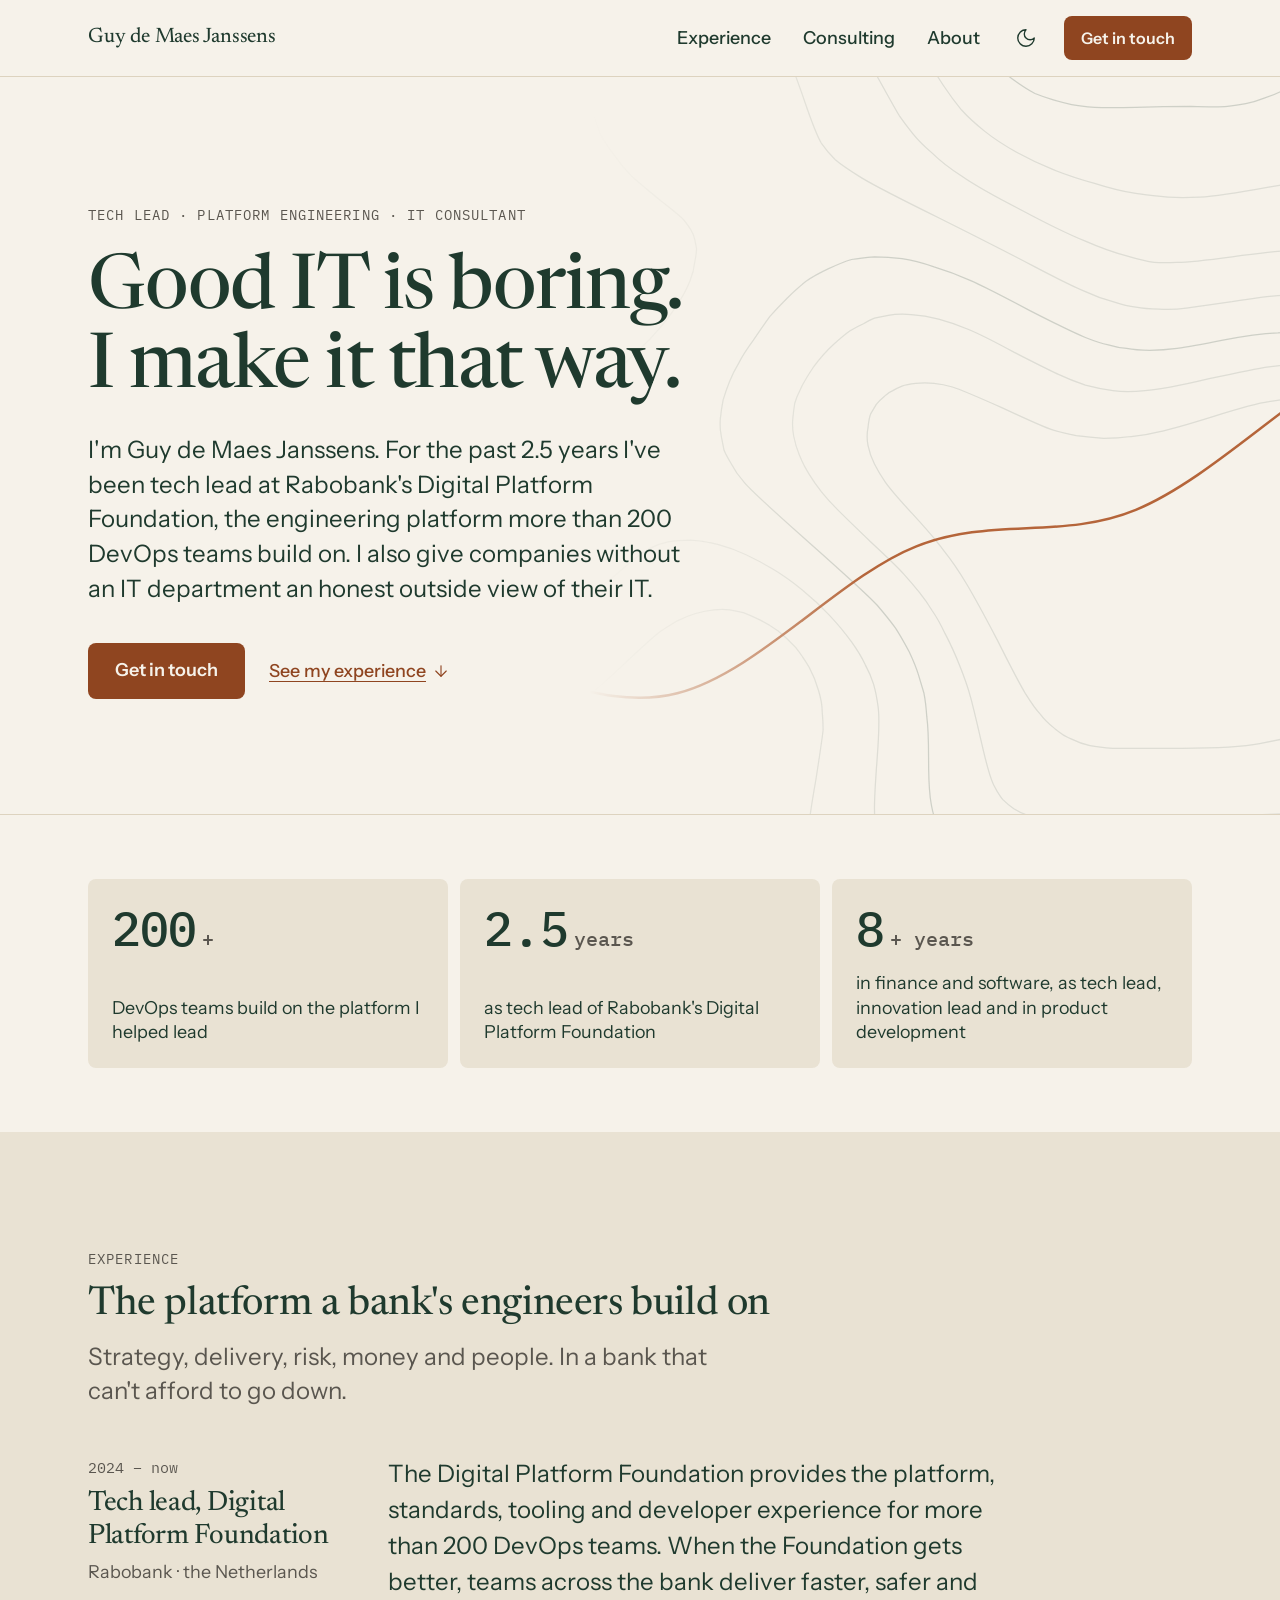
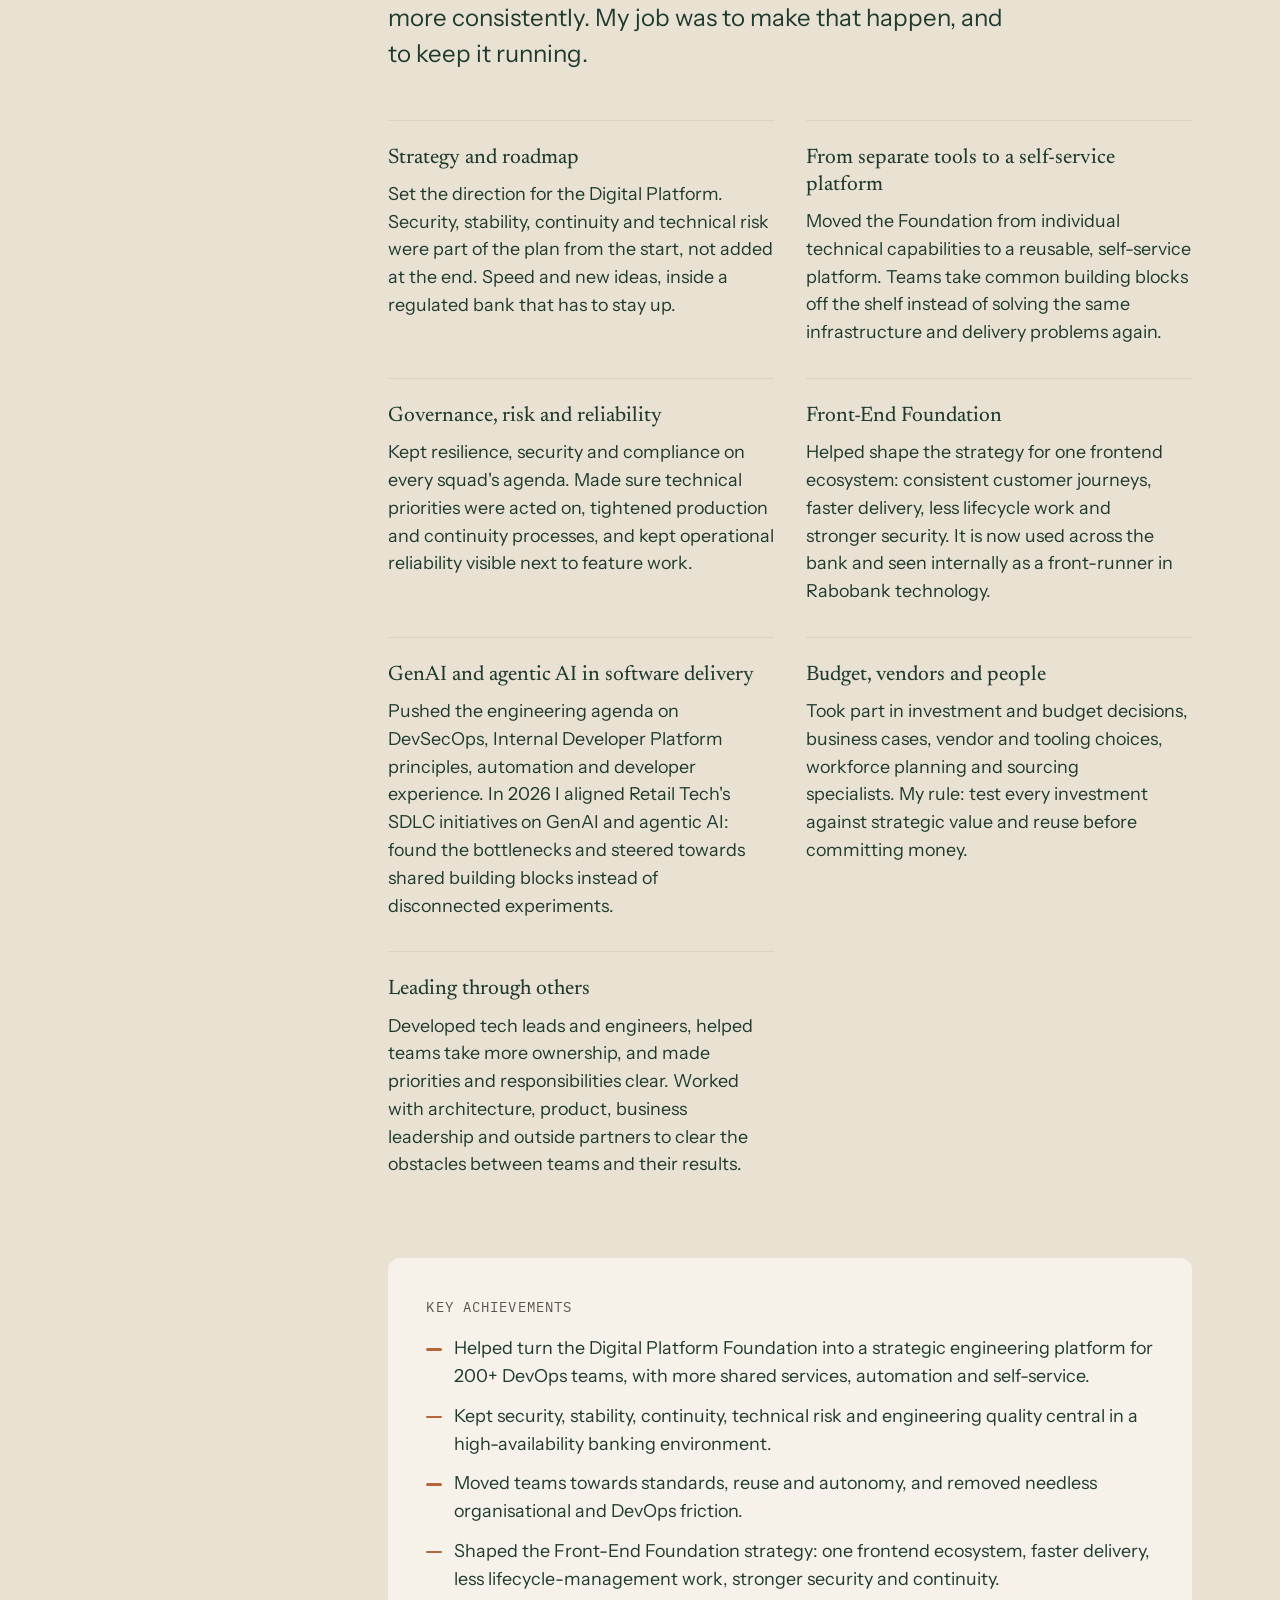
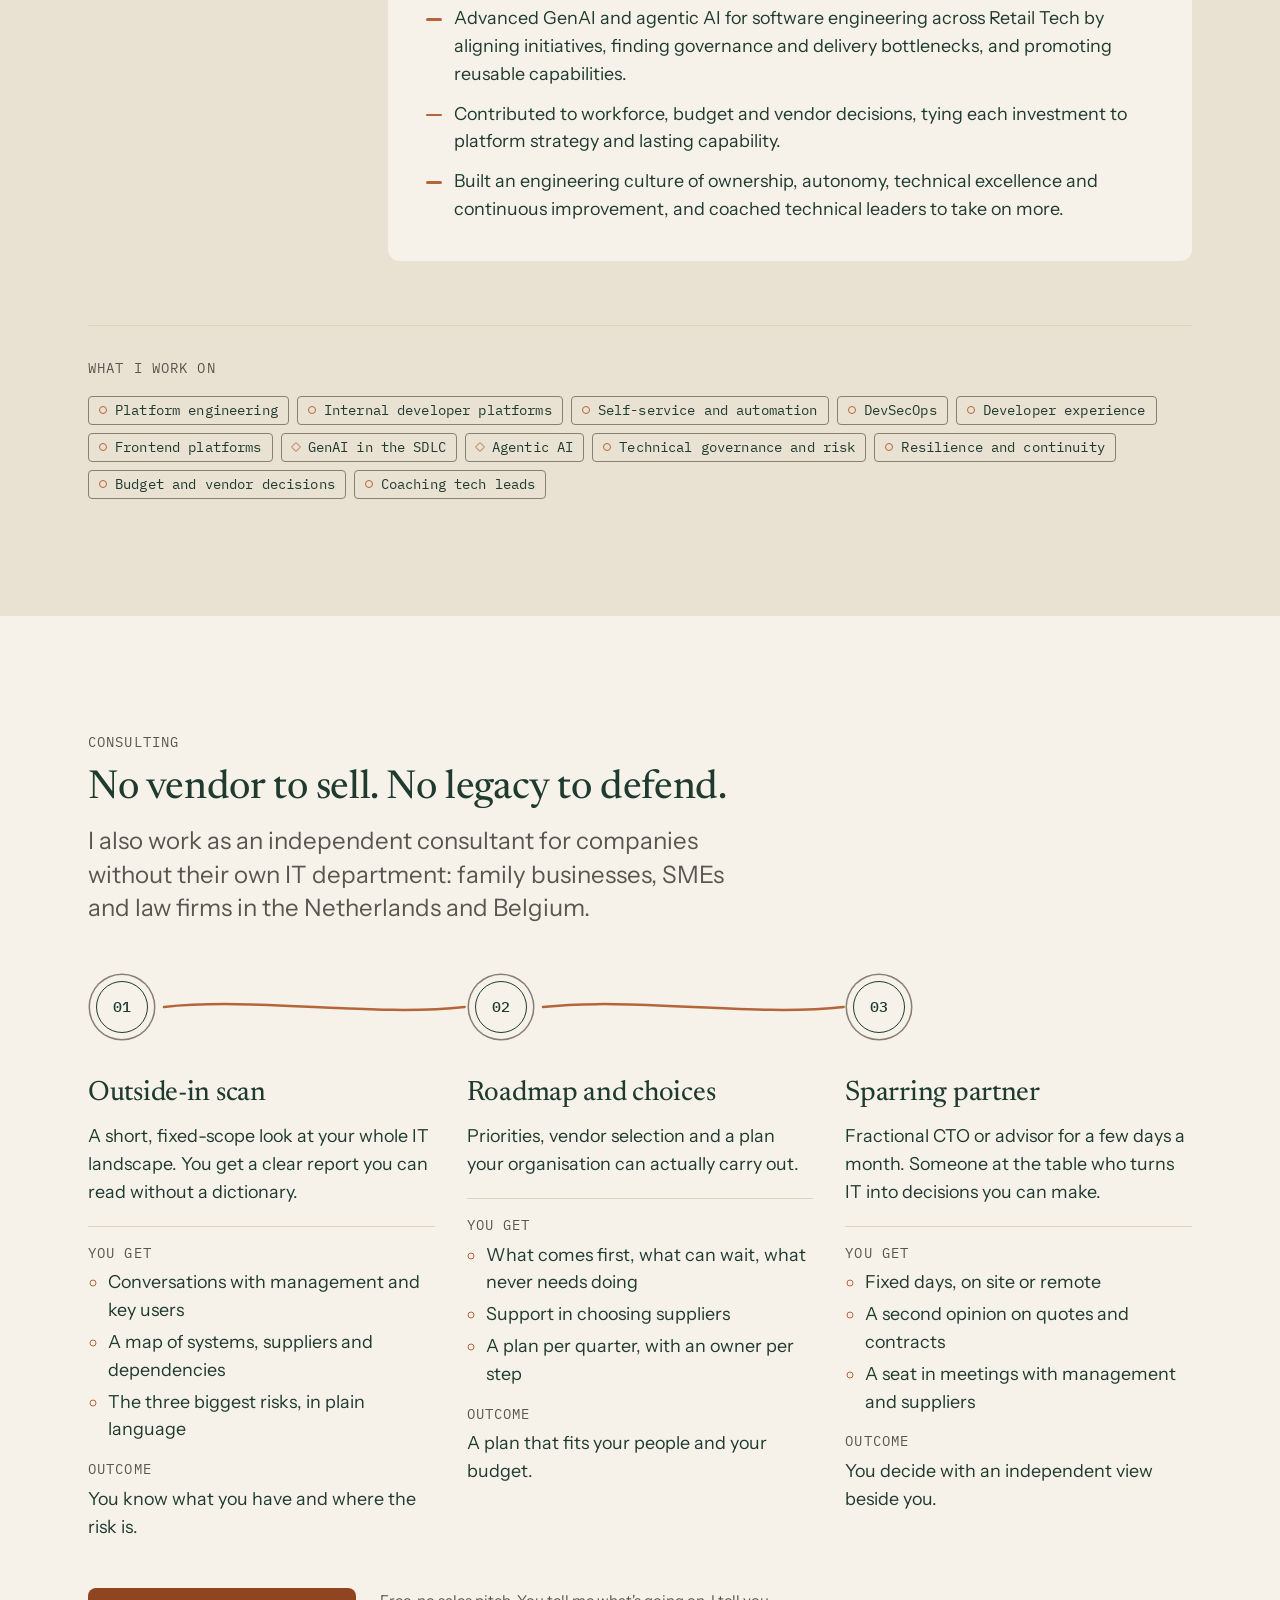
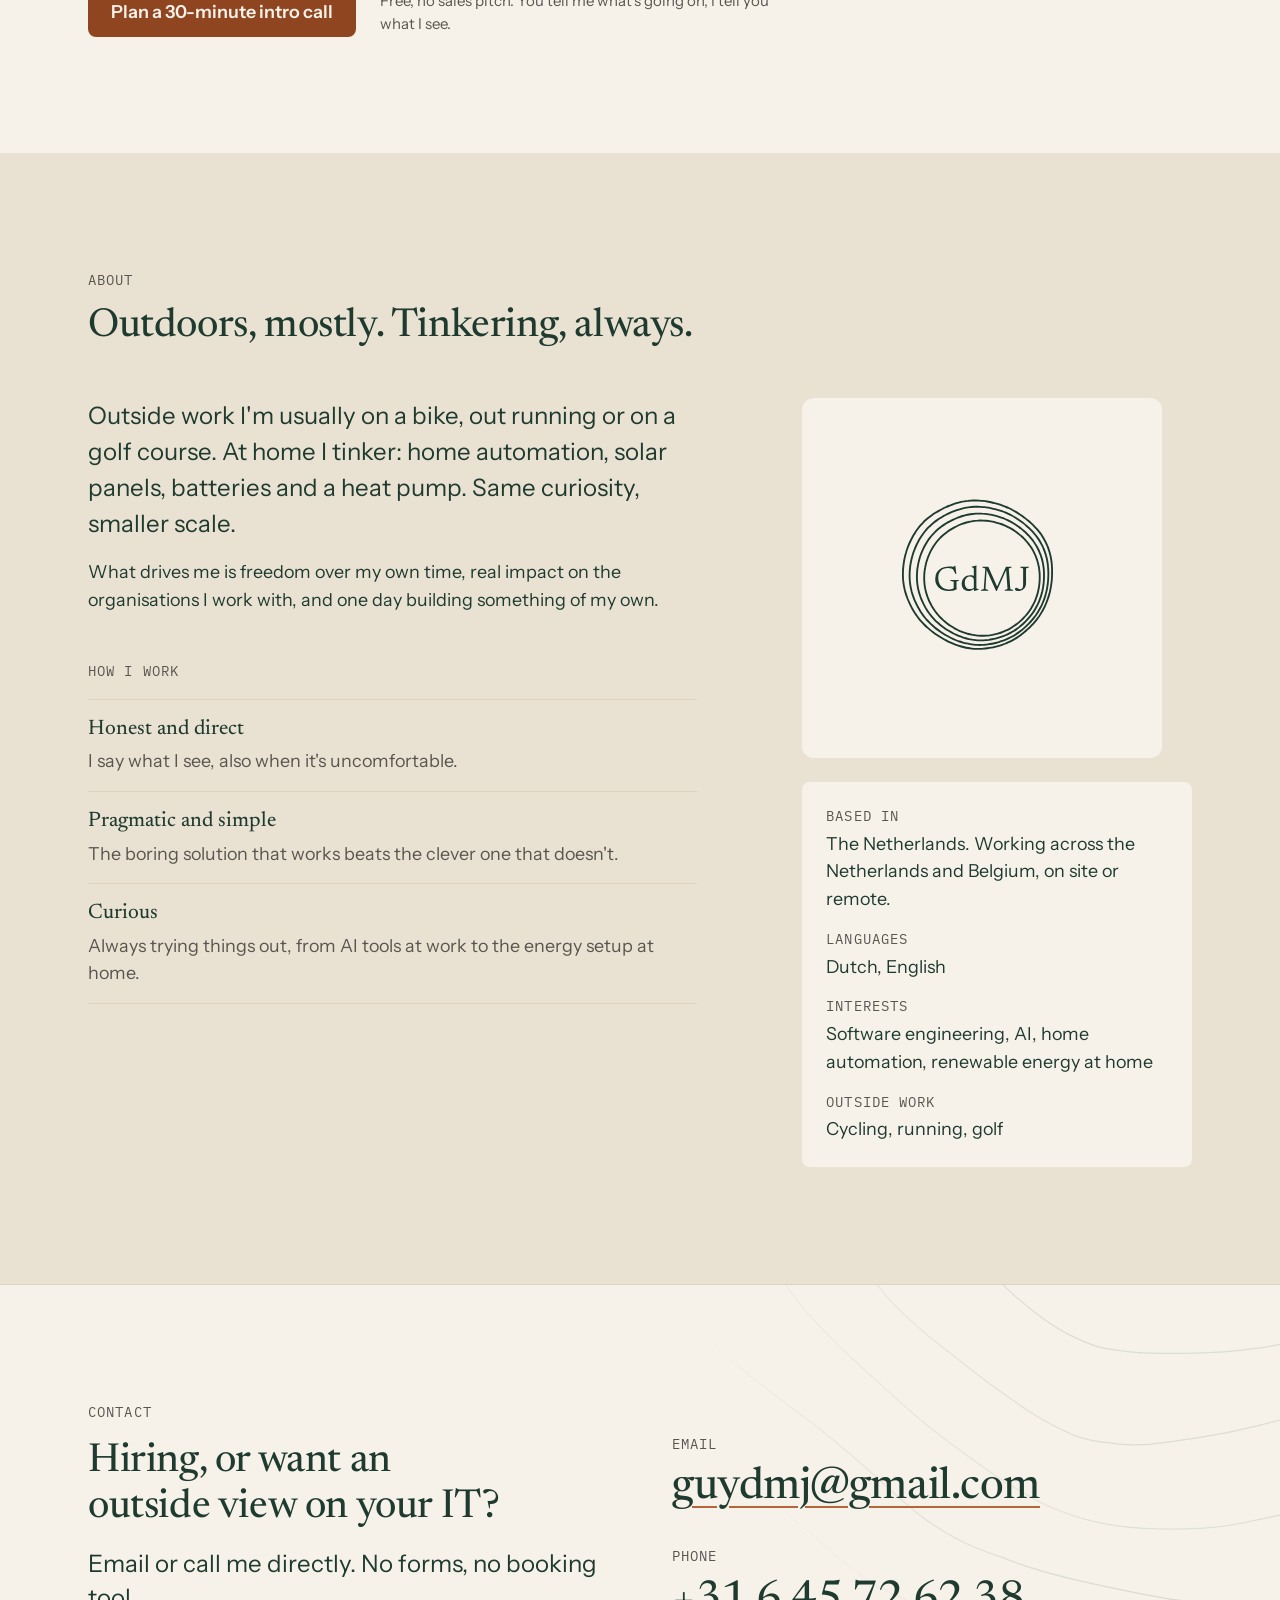
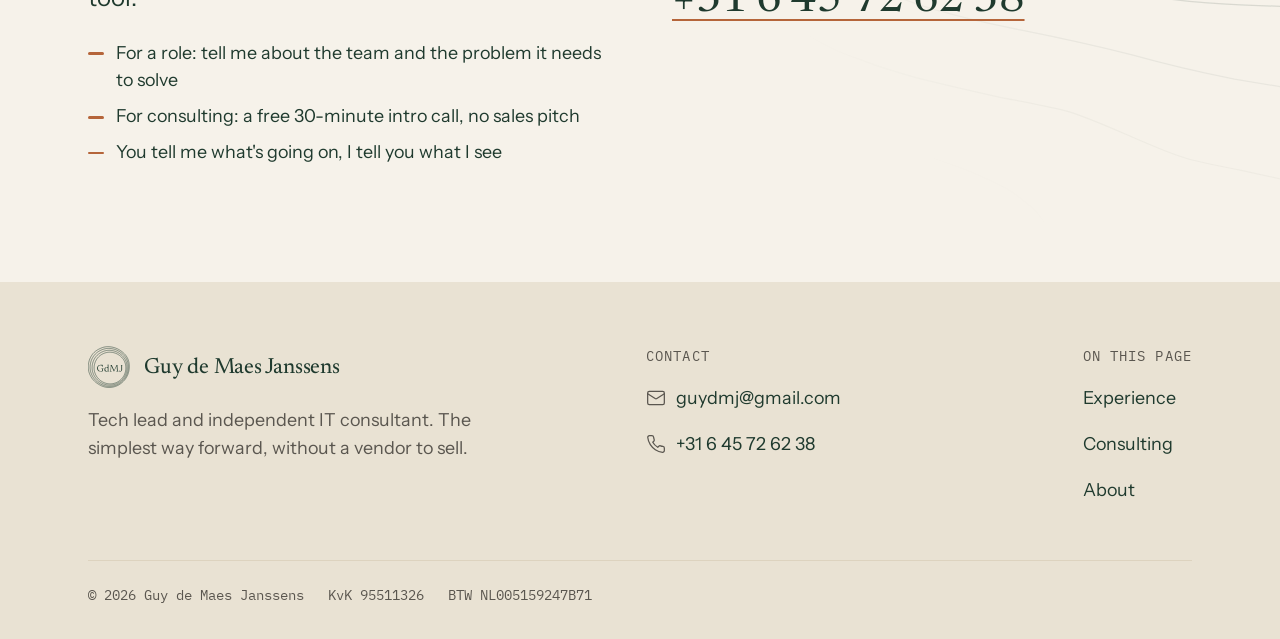
==== docs/index.html @ 1f89302e "First draft of guydemaesjanssens.nl One-page resume, consulting offer, interests and contact, built " ====
<!doctype html>
<html lang="en">
<head>
<meta charset="utf-8">
<meta name="viewport" content="width=device-width,initial-scale=1">
<title>Guy de Maes Janssens · Tech lead and independent IT consultant</title>
<meta name="description" content="Guy de Maes Janssens: tech lead at Rabobank's Digital Platform Foundation, serving 200+ DevOps teams, and independent IT consultant for companies without an IT department.">
<meta name="color-scheme" content="light dark">
<meta property="og:type" content="website">
<meta property="og:title" content="Guy de Maes Janssens">
<meta property="og:description" content="Tech lead, platform engineering and independent IT consultant. Netherlands and Belgium.">
<link rel="icon" href="favicon.svg" type="image/svg+xml">
<link rel="icon" href="favicon-32.png" sizes="32x32" type="image/png">
<link rel="apple-touch-icon" href="apple-touch-icon.png">
<link rel="preload" href="fonts/Newsreader-normal-200-800-latin.woff2" as="font" type="font/woff2" crossorigin>
<link rel="preload" href="fonts/InstrumentSans-normal-400-700-latin.woff2" as="font" type="font/woff2" crossorigin>
<script>try{var m=localStorage.getItem('gdmj-theme');if(m==='light'||m==='dark')document.documentElement.dataset.theme=m}catch(e){}</script>
<link rel="stylesheet" href="css/site.css">
</head>
<body>

<header class="g-header">
  <a href="#main" class="g-skip-link">Skip to content</a>
  <div class="g-container g-header__bar">
    <a href="#top" class="g-wordmark g-header__brand" style="font-size:21px" aria-label="Guy de Maes Janssens, top of page">
      <span class="g-wordmark__text"><span class="g-wordmark__name">Guy de Maes Janssens</span></span>
    </a>
    <nav aria-label="Main" class="g-header__nav">
      <ul class="g-header__links">
        <li><a href="#experience" class="g-header__link">Experience</a></li>
        <li><a href="#consulting" class="g-header__link">Consulting</a></li>
        <li><a href="#about" class="g-header__link">About</a></li>
      </ul>
    </nav>
    <div class="g-header__tools">
      <button type="button" class="g-theme-btn g-header__theme" data-theme-toggle aria-label="Switch to dark mode">
        <span class="s-icon-light"><svg xmlns="http://www.w3.org/2000/svg" viewBox="0 0 24 24" width="22" height="22" fill="none" stroke="currentColor" stroke-width="1.5" stroke-linecap="round" stroke-linejoin="round" aria-hidden="true" focusable="false"><path d="M12 3a6 6 0 0 0 9 9 9 9 0 1 1-9-9Z" /></svg></span><span class="s-icon-dark"><svg xmlns="http://www.w3.org/2000/svg" viewBox="0 0 24 24" width="22" height="22" fill="none" stroke="currentColor" stroke-width="1.5" stroke-linecap="round" stroke-linejoin="round" aria-hidden="true" focusable="false"><circle cx="12" cy="12" r="4" /> <path d="M12 2v2" /> <path d="M12 20v2" /> <path d="m4.93 4.93 1.41 1.41" /> <path d="m17.66 17.66 1.41 1.41" /> <path d="M2 12h2" /> <path d="M20 12h2" /> <path d="m6.34 17.66-1.41 1.41" /> <path d="m19.07 4.93-1.41 1.41" /></svg></span>
      </button>
      <a href="#contact" class="g-btn g-btn--primary g-btn--sm g-header__cta">Get in touch</a>
      <button type="button" class="g-header__menu-btn" aria-expanded="false" aria-controls="g-header-panel" data-menu>
        <span class="s-menu-open"><svg xmlns="http://www.w3.org/2000/svg" viewBox="0 0 24 24" width="22" height="22" fill="none" stroke="currentColor" stroke-width="1.5" stroke-linecap="round" stroke-linejoin="round" aria-hidden="true" focusable="false"><line x1="4" x2="20" y1="12" y2="12" /> <line x1="4" x2="20" y1="6" y2="6" /> <line x1="4" x2="20" y1="18" y2="18" /></svg></span><span class="s-menu-close"><svg xmlns="http://www.w3.org/2000/svg" viewBox="0 0 24 24" width="22" height="22" fill="none" stroke="currentColor" stroke-width="1.5" stroke-linecap="round" stroke-linejoin="round" aria-hidden="true" focusable="false"><path d="M18 6 6 18" /> <path d="m6 6 12 12" /></svg></span><span data-menu-label>Menu</span>
      </button>
    </div>
  </div>
  <div id="g-header-panel" class="g-header__panel" hidden>
    <div class="g-container">
      <nav aria-label="Main">
        <ul class="g-header__panel-links">
          <li><a href="#experience" class="g-header__link">Experience</a></li>
          <li><a href="#consulting" class="g-header__link">Consulting</a></li>
          <li><a href="#about" class="g-header__link">About</a></li>
        </ul>
      </nav>
      <div class="g-header__panel-tools">
        <button type="button" class="g-btn g-btn--secondary g-btn--sm" data-theme-toggle aria-label="Switch to dark mode">
          <span class="s-icon-light"><svg xmlns="http://www.w3.org/2000/svg" viewBox="0 0 24 24" width="20" height="20" fill="none" stroke="currentColor" stroke-width="1.5" stroke-linecap="round" stroke-linejoin="round" aria-hidden="true" focusable="false"><path d="M12 3a6 6 0 0 0 9 9 9 9 0 1 1-9-9Z" /></svg></span><span class="s-icon-dark"><svg xmlns="http://www.w3.org/2000/svg" viewBox="0 0 24 24" width="20" height="20" fill="none" stroke="currentColor" stroke-width="1.5" stroke-linecap="round" stroke-linejoin="round" aria-hidden="true" focusable="false"><circle cx="12" cy="12" r="4" /> <path d="M12 2v2" /> <path d="M12 20v2" /> <path d="m4.93 4.93 1.41 1.41" /> <path d="m17.66 17.66 1.41 1.41" /> <path d="M2 12h2" /> <path d="M20 12h2" /> <path d="m6.34 17.66-1.41 1.41" /> <path d="m19.07 4.93-1.41 1.41" /></svg></span><span data-theme-label>Dark mode</span>
        </button>
      </div>
      <a href="#contact" class="g-btn g-btn--primary g-btn--block">Get in touch</a>
    </div>
  </div>
</header>

<main id="main" tabindex="-1">

  <!-- Hero -->
  <section class="g-hero" id="top" aria-labelledby="hero-title">
    <div class="g-contours g-contours--drift g-hero__texture" aria-hidden="true"><svg viewBox="0 0 1600 900" preserveAspectRatio="xMidYMid slice" fill="none" focusable="false"><g style="stroke:var(--contour-stroke);stroke-opacity:var(--contour-opacity);stroke-width:var(--stroke-contour)" stroke-linecap="round" stroke-linejoin="round"><path d="M942 0L951 2Q960 3 975 4Q990 5 1020 3Q1050 2 1080 3Q1110 3 1125 1L1141 0"/><path d="M315 0L307 15Q299 30 293 45Q287 60 278 100Q268 140 263 155Q258 170 254 177Q250 183 245 189Q240 195 235 198Q230 202 225 204Q220 206 210 206Q200 207 190 204Q180 202 165 195Q150 188 135 179Q120 170 100 156Q80 142 65 130Q50 118 36 104Q22 90 11 77L0 64"/><path d="M777 0L789 21Q800 42 810 57Q820 72 830 84Q840 95 855 107Q870 119 890 130Q910 141 930 149Q950 157 975 164Q1000 172 1020 175Q1040 178 1055 179Q1070 180 1090 179Q1110 178 1165 168Q1220 158 1240 156Q1260 154 1275 156Q1290 158 1300 161Q1310 164 1330 172Q1350 180 1360 182Q1370 185 1380 186Q1390 187 1400 186Q1410 184 1420 182Q1430 179 1445 170Q1460 162 1470 154Q1480 145 1500 127Q1520 109 1530 101Q1540 94 1545 91Q1550 89 1560 85Q1570 82 1585 79L1600 77"/><path d="M377 0L371 15Q366 30 362 50Q359 70 359 90Q359 110 362 150Q366 190 366 200Q365 210 363 220Q360 230 358 235Q357 240 351 250Q345 260 332 275Q320 290 300 310Q280 330 270 338Q260 346 255 349Q250 351 245 353Q240 355 235 356Q230 356 225 356Q220 355 215 354Q210 352 200 346Q190 339 180 329Q170 319 136 279Q103 240 51 189L0 138"/><path d="M713 0L734 40Q756 80 762 90Q769 100 777 110Q785 120 798 131Q810 143 830 156Q850 170 895 193Q940 217 965 227Q990 238 1010 243Q1030 249 1040 250Q1050 251 1065 250Q1080 250 1125 244Q1170 238 1190 237Q1210 237 1235 239Q1260 242 1305 251Q1350 260 1365 261Q1380 262 1392 261Q1404 260 1417 257Q1430 254 1445 248Q1460 241 1470 236Q1480 230 1515 206Q1550 182 1560 176Q1570 171 1585 166L1600 160"/><path d="M0 522L25 535Q50 547 68 559Q86 570 99 580Q113 590 146 618Q180 646 200 661Q220 677 265 709Q310 741 320 746Q330 752 335 754Q340 756 345 756Q350 757 360 756Q370 755 375 754Q380 752 390 747Q400 741 415 729Q430 718 461 689Q492 660 501 653Q510 647 520 641Q530 636 540 633Q550 630 560 629Q570 628 577 629Q584 630 592 632Q600 635 610 640Q620 645 630 652Q640 660 649 670Q657 680 664 692Q670 703 674 717Q678 730 678 740Q679 750 679 760Q678 770 671 815Q663 860 662 880L660 900"/><path d="M0 762L15 768Q30 774 45 782Q60 790 100 817Q140 845 150 850Q160 856 170 861Q180 865 190 869Q200 872 215 876Q230 880 265 885Q300 891 318 895L335 900"/><path d="M438 0L434 10Q430 20 427 35Q424 50 425 65Q426 80 429 90Q432 100 436 110Q441 120 451 133Q460 146 470 156Q480 165 502 183Q524 200 528 205Q532 210 535 215Q538 220 539 225Q540 230 541 235Q541 240 539 250Q538 260 534 270Q530 280 524 290Q518 300 509 312Q500 323 490 334Q480 344 450 372Q420 400 410 407Q400 415 365 438Q330 462 319 471Q308 480 298 490Q289 500 281 510Q273 520 270 525Q268 530 266 535Q264 540 264 545Q264 550 264 555Q265 560 267 565Q269 570 275 580Q281 590 290 600Q300 610 305 614Q310 619 320 625Q330 631 340 635Q350 638 355 639Q360 639 370 638Q380 637 390 633Q400 630 415 620Q429 610 455 589Q480 567 490 562Q500 557 510 555Q520 553 535 553Q550 554 565 558Q580 562 595 569Q610 576 625 585Q640 594 656 607Q672 620 686 635Q700 650 710 664Q720 678 725 689Q731 700 734 710Q737 720 739 735Q741 750 738 790Q735 830 735 845Q735 860 737 870Q738 880 742 890L745 900"/><path d="M625 0L631 10Q637 20 642 30Q647 40 659 75Q671 110 677 120Q684 130 692 138Q700 145 721 158Q741 170 806 202Q870 234 910 255Q950 276 965 282Q980 289 995 293Q1010 298 1020 299Q1030 301 1045 301Q1060 302 1075 300Q1090 298 1125 293Q1160 287 1180 286Q1200 285 1225 288Q1250 290 1300 298Q1350 307 1365 308Q1380 309 1395 308Q1410 307 1425 304Q1440 300 1453 295Q1466 290 1478 284Q1490 277 1525 256Q1560 235 1580 227L1600 219"/><path d="M0 226L15 244Q30 263 36 271Q42 280 47 290Q52 300 57 315Q62 330 63 345Q65 360 63 375Q62 390 60 395Q59 400 54 406Q50 413 45 416Q40 419 35 420Q30 421 25 422Q20 422 10 421L0 421"/><path d="M0 830L37 855Q75 880 91 890L108 900"/><path d="M1600 322L1590 325Q1580 329 1570 333Q1560 338 1520 359Q1480 380 1470 383Q1460 387 1445 390Q1430 393 1420 393Q1410 394 1395 393Q1380 391 1320 379Q1260 366 1245 364Q1230 362 1215 362Q1200 361 1190 361Q1180 362 1165 364Q1150 366 1100 377Q1050 389 1030 390Q1010 392 995 390Q980 388 965 384Q950 379 935 372Q920 365 887 348Q854 330 837 323Q820 316 805 312Q790 308 775 307Q760 306 750 308Q740 310 735 311Q730 313 723 317Q716 320 708 325Q701 330 690 340Q679 350 668 365Q658 380 654 389Q650 397 648 404Q647 410 646 420Q645 430 647 440Q649 450 653 460Q657 470 663 480Q669 490 677 500Q685 510 695 520Q705 530 731 555Q758 580 767 590Q776 600 784 610Q792 620 798 630Q805 640 812 655Q820 670 828 690Q836 710 840 725Q844 740 852 775Q860 810 865 820Q870 830 875 836Q880 841 887 846Q893 850 902 853Q910 856 925 858Q940 860 955 859Q970 859 1010 855Q1050 851 1085 853Q1120 854 1165 852Q1210 850 1225 851Q1240 852 1250 855Q1260 858 1267 864Q1274 870 1276 875Q1279 880 1280 890L1281 900"/><path d="M1600 605L1587 607Q1573 610 1562 613Q1550 617 1540 621Q1530 626 1518 633Q1506 640 1498 647Q1490 653 1482 662Q1475 670 1468 680Q1462 690 1457 700Q1453 710 1450 720Q1447 730 1447 740Q1446 750 1447 760Q1448 770 1451 785Q1454 800 1459 815Q1465 830 1484 865L1503 900"/><path d="M1600 387L1590 390Q1580 393 1570 397Q1560 402 1520 427Q1480 452 1475 454Q1470 456 1460 458Q1450 460 1440 460Q1430 459 1420 457Q1410 454 1363 437Q1316 420 1298 414Q1280 409 1260 405Q1240 401 1225 399Q1210 398 1195 399Q1180 399 1165 402Q1150 404 1105 418Q1060 432 1045 435Q1030 439 1015 440Q1000 442 985 442Q970 441 955 439Q940 436 930 433Q920 430 875 409Q830 389 820 386Q810 383 800 382Q790 381 780 382Q770 383 765 385Q760 387 755 390Q750 392 746 396Q741 400 737 405Q734 410 731 415Q729 420 728 430Q726 440 728 450Q730 460 735 470Q740 480 747 490Q754 500 777 525Q800 550 811 565Q823 580 835 600Q847 620 869 662Q890 704 900 721Q910 737 916 743Q921 750 931 758Q940 766 950 770Q960 775 970 777Q980 779 995 780Q1010 780 1070 780Q1130 780 1155 775Q1180 771 1205 763Q1230 755 1245 748Q1260 742 1275 733Q1290 725 1310 711Q1330 696 1349 678Q1367 660 1404 618Q1440 576 1445 571Q1450 566 1460 559Q1470 552 1475 550Q1480 548 1490 545Q1500 543 1550 540L1600 537"/><g style="stroke-opacity:var(--contour-index-opacity)"><path d="M13 0L27 17Q40 35 55 48Q70 62 80 68Q90 75 100 79Q110 83 120 86Q130 88 135 88Q140 88 150 86Q160 84 165 81Q170 79 175 75Q180 71 190 60Q200 49 217 24L234 0"/><path d="M836 0L843 9Q850 18 860 28Q870 39 885 50Q900 61 910 66Q920 70 930 73Q940 76 950 78Q960 80 975 81Q990 82 1020 81Q1050 80 1080 80Q1110 81 1120 80Q1130 79 1140 77Q1150 75 1160 71Q1170 68 1180 63Q1190 58 1238 29L1286 0"/><path d="M1600 270L1580 278Q1560 286 1530 303Q1500 320 1485 327Q1470 335 1455 340Q1440 345 1430 347Q1420 348 1410 349Q1400 350 1380 349Q1360 348 1305 338Q1250 329 1225 327Q1200 325 1175 327Q1150 328 1115 335Q1080 342 1065 344Q1050 346 1035 346Q1020 346 1010 344Q1000 343 990 340Q980 338 965 332Q950 326 905 303Q860 279 840 270Q820 261 800 255Q780 248 765 246Q750 244 735 244Q720 245 710 247Q700 250 685 257Q670 264 660 271Q650 279 640 289Q630 299 621 309Q613 320 603 335Q592 350 587 360Q581 370 577 380Q573 390 570 400Q568 410 567 420Q566 430 568 440Q570 450 571 455Q573 460 579 470Q584 480 593 490Q601 500 663 555Q725 610 738 624Q750 638 758 649Q765 660 773 675Q780 690 783 700Q786 710 789 720Q791 730 792 745Q794 760 794 790Q794 820 796 835Q798 850 802 860Q806 870 809 875Q812 880 817 885Q822 890 829 895L836 900"/><path d="M1600 678L1590 684Q1580 690 1575 695Q1570 700 1566 705Q1563 710 1559 720Q1555 730 1553 740Q1552 750 1555 770Q1557 790 1561 805Q1565 820 1571 835Q1576 850 1588 875L1600 900"/></g></g><path d="M-40 760C10 748 167 697 260 690C353 683 433 742 520 720C607 698 697 593 780 560C863 527 940 553 1020 520C1100 487 1187 397 1260 360C1333 323 1397 330 1460 300C1523 270 1610 200 1640 180" style="stroke:var(--route-stroke);stroke-width:var(--stroke-route)" stroke-linecap="round"/></svg></div>
    <div class="g-container g-hero__inner">
      <p class="g-label g-hero__eyebrow">Tech lead · Platform engineering · IT consultant</p>
      <h1 id="hero-title" class="g-hero__title">Good IT is boring. I make it that way.</h1>
      <p class="g-hero__sub">I'm Guy de Maes Janssens. For the past 2.5 years I've been tech lead at Rabobank's Digital Platform Foundation, the engineering platform more than 200 DevOps teams build on. I also give companies without an IT department an honest outside view of their IT.</p>
      <div class="g-hero__actions">
        <a href="#contact" class="g-btn g-btn--primary g-btn--lg">Get in touch</a>
        <a href="#experience" class="g-link">See my experience <svg xmlns="http://www.w3.org/2000/svg" viewBox="0 0 24 24" width="18" height="18" fill="none" stroke="currentColor" stroke-width="1.5" stroke-linecap="round" stroke-linejoin="round" aria-hidden="true" focusable="false"><path d="M12 5v14" /> <path d="m19 12-7 7-7-7" /></svg></a>
      </div>
    </div>
  </section>

  <!-- Numbers -->
  <section class="t-section t-section--tight" aria-label="In numbers">
    <div class="g-container">
      <div class="g-stat-grid">
        <div class="g-stat">
          <p class="g-stat__value">200<span class="g-stat__unit">+</span></p>
          <p class="g-stat__label">DevOps teams build on the platform I helped lead</p>
        </div>
        <div class="g-stat">
          <p class="g-stat__value">2.5<span class="g-stat__unit">years</span></p>
          <p class="g-stat__label">as tech lead of Rabobank's Digital Platform Foundation</p>
        </div>
        <div class="g-stat">
          <p class="g-stat__value">8<span class="g-stat__unit">+ years</span></p>
          <p class="g-stat__label">in finance and software, as tech lead, innovation lead and in product development</p>
        </div>
      </div>
    </div>
  </section>

  <!-- Experience -->
  <section class="t-section t-section--surface" id="experience" aria-labelledby="h-experience">
    <div class="g-container">
      <div class="g-section-heading">
        <div class="g-section-heading__text">
          <p class="g-label g-section-heading__eyebrow">Experience</p>
          <h2 id="h-experience" class="g-section-heading__title">The platform a bank's engineers build on</h2>
          <p class="g-section-heading__intro">Strategy, delivery, risk, money and people. In a bank that can't afford to go down.</p>
        </div>
      </div>

      <article class="s-role" aria-labelledby="role-rabo">
        <header class="s-role__head">
          <p class="s-role__period">2024 – now</p>
          <div>
            <h3 id="role-rabo" class="s-role__title">Tech lead, Digital Platform Foundation</h3>
            <p class="s-role__org">Rabobank · the Netherlands</p>
          </div>
        </header>
        <div class="s-role__body">
          <p class="s-role__lead">The Digital Platform Foundation provides the platform, standards, tooling and developer experience for more than 200 DevOps teams. When the Foundation gets better, teams across the bank deliver faster, safer and more consistently. My job was to make that happen, and to keep it running.</p>

          <ul class="s-areas">
            <li>
              <h4 class="s-areas__title">Strategy and roadmap</h4>
              <p>Set the direction for the Digital Platform. Security, stability, continuity and technical risk were part of the plan from the start, not added at the end. Speed and new ideas, inside a regulated bank that has to stay up.</p>
            </li>
            <li>
              <h4 class="s-areas__title">From separate tools to a self-service platform</h4>
              <p>Moved the Foundation from individual technical capabilities to a reusable, self-service platform. Teams take common building blocks off the shelf instead of solving the same infrastructure and delivery problems again.</p>
            </li>
            <li>
              <h4 class="s-areas__title">Governance, risk and reliability</h4>
              <p>Kept resilience, security and compliance on every squad's agenda. Made sure technical priorities were acted on, tightened production and continuity processes, and kept operational reliability visible next to feature work.</p>
            </li>
            <li>
              <h4 class="s-areas__title">Front-End Foundation</h4>
              <p>Helped shape the strategy for one frontend ecosystem: consistent customer journeys, faster delivery, less lifecycle work and stronger security. It is now used across the bank and seen internally as a front-runner in Rabobank technology.</p>
            </li>
            <li>
              <h4 class="s-areas__title">GenAI and agentic AI in software delivery</h4>
              <p>Pushed the engineering agenda on DevSecOps, Internal Developer Platform principles, automation and developer experience. In 2026 I aligned Retail Tech's SDLC initiatives on GenAI and agentic AI: found the bottlenecks and steered towards shared building blocks instead of disconnected experiments.</p>
            </li>
            <li>
              <h4 class="s-areas__title">Budget, vendors and people</h4>
              <p>Took part in investment and budget decisions, business cases, vendor and tooling choices, workforce planning and sourcing specialists. My rule: test every investment against strategic value and reuse before committing money.</p>
            </li>
            <li>
              <h4 class="s-areas__title">Leading through others</h4>
              <p>Developed tech leads and engineers, helped teams take more ownership, and made priorities and responsibilities clear. Worked with architecture, product, business leadership and outside partners to clear the obstacles between teams and their results.</p>
            </li>
          </ul>

          <div class="s-achievements">
            <h4 class="g-label s-achievements__title">Key achievements</h4>
            <ul class="s-dash-list">
              <li>Helped turn the Digital Platform Foundation into a strategic engineering platform for 200+ DevOps teams, with more shared services, automation and self-service.</li>
              <li>Kept security, stability, continuity, technical risk and engineering quality central in a high-availability banking environment.</li>
              <li>Moved teams towards standards, reuse and autonomy, and removed needless organisational and DevOps friction.</li>
              <li>Shaped the Front-End Foundation strategy: one frontend ecosystem, faster delivery, less lifecycle-management work, stronger security and continuity.</li>
              <li>Advanced GenAI and agentic AI for software engineering across Retail Tech by aligning initiatives, finding governance and delivery bottlenecks, and promoting reusable capabilities.</li>
              <li>Contributed to workforce, budget and vendor decisions, tying each investment to platform strategy and lasting capability.</li>
              <li>Built an engineering culture of ownership, autonomy, technical excellence and continuous improvement, and coached technical leaders to take on more.</li>
            </ul>
          </div>
        </div>
      </article>

      <div class="s-skills">
        <h3 class="g-label s-skills__title">What I work on</h3>
        <ul class="s-tags">
          <li class="g-tag">Platform engineering</li>
          <li class="g-tag">Internal developer platforms</li>
          <li class="g-tag">Self-service and automation</li>
          <li class="g-tag">DevSecOps</li>
          <li class="g-tag">Developer experience</li>
          <li class="g-tag">Frontend platforms</li>
          <li class="g-tag g-tag--ai">GenAI in the SDLC</li>
          <li class="g-tag g-tag--ai">Agentic AI</li>
          <li class="g-tag">Technical governance and risk</li>
          <li class="g-tag">Resilience and continuity</li>
          <li class="g-tag">Budget and vendor decisions</li>
          <li class="g-tag">Coaching tech leads</li>
        </ul>
      </div>
    </div>
  </section>

  <!-- Consulting -->
  <section class="t-section" id="consulting" aria-labelledby="h-consulting">
    <div class="g-container">
      <div class="g-section-heading">
        <div class="g-section-heading__text">
          <p class="g-label g-section-heading__eyebrow">Consulting</p>
          <h2 id="h-consulting" class="g-section-heading__title">No vendor to sell. No legacy to defend.</h2>
          <p class="g-section-heading__intro">I also work as an independent consultant for companies without their own IT department: family businesses, SMEs and law firms in the Netherlands and Belgium.</p>
        </div>
      </div>

      <ol class="g-route" data-route>
        <li class="g-route__step" style="--i:0">
          <div class="g-route__marker" aria-hidden="true">01</div>
          <svg class="g-route__seg g-route__seg--h" viewBox="0 0 100 24" preserveAspectRatio="none" aria-hidden="true"><path d="M0 12 C 30 2, 70 22, 100 12"/></svg>
          <svg class="g-route__seg g-route__seg--v" viewBox="0 0 24 100" preserveAspectRatio="none" aria-hidden="true"><path d="M12 0 C 2 30, 22 70, 12 100"/></svg>
          <div class="g-route__body">
            <p class="g-route__kicker"><span class="g-visually-hidden">Step 1: </span></p>
            <h3 class="g-route__title">Outside-in scan</h3>
            <p class="g-route__summary">A short, fixed-scope look at your whole IT landscape. You get a clear report you can read without a dictionary.</p>
            <dl class="g-route__facts">
              <div><dt>You get</dt><dd><ul><li>Conversations with management and key users</li><li>A map of systems, suppliers and dependencies</li><li>The three biggest risks, in plain language</li></ul></dd></div>
              <div><dt>Outcome</dt><dd>You know what you have and where the risk is.</dd></div>
            </dl>
          </div>
        </li>
        <li class="g-route__step" style="--i:1">
          <div class="g-route__marker" aria-hidden="true">02</div>
          <svg class="g-route__seg g-route__seg--h" viewBox="0 0 100 24" preserveAspectRatio="none" aria-hidden="true"><path d="M0 12 C 30 2, 70 22, 100 12"/></svg>
          <svg class="g-route__seg g-route__seg--v" viewBox="0 0 24 100" preserveAspectRatio="none" aria-hidden="true"><path d="M12 0 C 2 30, 22 70, 12 100"/></svg>
          <div class="g-route__body">
            <p class="g-route__kicker"><span class="g-visually-hidden">Step 2: </span></p>
            <h3 class="g-route__title">Roadmap and choices</h3>
            <p class="g-route__summary">Priorities, vendor selection and a plan your organisation can actually carry out.</p>
            <dl class="g-route__facts">
              <div><dt>You get</dt><dd><ul><li>What comes first, what can wait, what never needs doing</li><li>Support in choosing suppliers</li><li>A plan per quarter, with an owner per step</li></ul></dd></div>
              <div><dt>Outcome</dt><dd>A plan that fits your people and your budget.</dd></div>
            </dl>
          </div>
        </li>
        <li class="g-route__step" style="--i:2">
          <div class="g-route__marker" aria-hidden="true">03</div>
          <div class="g-route__body">
            <p class="g-route__kicker"><span class="g-visually-hidden">Step 3: </span></p>
            <h3 class="g-route__title">Sparring partner</h3>
            <p class="g-route__summary">Fractional CTO or advisor for a few days a month. Someone at the table who turns IT into decisions you can make.</p>
            <dl class="g-route__facts">
              <div><dt>You get</dt><dd><ul><li>Fixed days, on site or remote</li><li>A second opinion on quotes and contracts</li><li>A seat in meetings with management and suppliers</li></ul></dd></div>
              <div><dt>Outcome</dt><dd>You decide with an independent view beside you.</dd></div>
            </dl>
          </div>
        </li>
      </ol>

      <div class="t-actions">
        <a href="#contact" class="g-btn g-btn--primary">Plan a 30-minute intro call</a>
        <p class="t-note">Free, no sales pitch. You tell me what's going on, I tell you what I see.</p>
      </div>
    </div>
  </section>

  <!-- About -->
  <section class="t-section t-section--surface" id="about" aria-labelledby="h-about">
    <div class="g-container">
      <div class="g-section-heading">
        <div class="g-section-heading__text">
          <p class="g-label g-section-heading__eyebrow">About</p>
          <h2 id="h-about" class="g-section-heading__title">Outdoors, mostly. Tinkering, always.</h2>
        </div>
      </div>
      <div class="t-split">
        <div class="s-about">
          <p class="g-lead s-about__lead">Outside work I'm usually on a bike, out running or on a golf course. At home I tinker: home automation, solar panels, batteries and a heat pump. Same curiosity, smaller scale.</p>
          <p>What drives me is freedom over my own time, real impact on the organisations I work with, and one day building something of my own.</p>

          <h3 class="g-label s-about__h">How I work</h3>
          <ul class="s-values">
            <li>
              <h4 class="s-values__title">Honest and direct</h4>
              <p>I say what I see, also when it's uncomfortable.</p>
            </li>
            <li>
              <h4 class="s-values__title">Pragmatic and simple</h4>
              <p>The boring solution that works beats the clever one that doesn't.</p>
            </li>
            <li>
              <h4 class="s-values__title">Curious</h4>
              <p>Always trying things out, from AI tools at work to the energy setup at home.</p>
            </li>
          </ul>
        </div>
        <aside class="t-split__aside" aria-label="Facts">
          <div class="t-portrait s-portrait"><svg viewBox="0 0 256 256" width="160" height="160" class="g-monogram" aria-hidden="true" focusable="false"><g fill="none" stroke="currentColor" stroke-width="3"><path d="M220.3 125.6Q220.4 128 220.3 130.4Q220.2 132.8 220 135.2Q219.8 137.6 219.5 140Q219.2 142.4 218.7 144.8Q218.3 147.2 217.7 149.5Q217.2 151.9 216.5 154.2Q215.8 156.5 215 158.8Q214.2 161.1 213.3 163.3Q212.4 165.6 211.3 167.8Q210.3 169.9 209.2 172.1Q208 174.2 206.7 176.3Q205.5 178.3 204.1 180.3Q202.7 182.3 201.3 184.2Q199.8 186.1 198.2 188Q196.6 189.8 195 191.5Q193.3 193.3 191.5 195Q189.8 196.6 188 198.2Q186.1 199.8 184.2 201.3Q182.3 202.7 180.3 204.1Q178.3 205.5 176.3 206.8Q174.2 208.1 172.1 209.3Q170 210.4 167.8 211.5Q165.6 212.5 163.4 213.4Q161.2 214.4 158.9 215.2Q156.6 216 154.3 216.6Q151.9 217.3 149.6 217.9Q147.2 218.4 144.8 218.9Q142.5 219.3 140.1 219.7Q137.7 220 135.3 220.2Q132.8 220.4 130.4 220.4Q128 220.5 125.6 220.4Q123.2 220.3 120.8 220.1Q118.3 219.9 116 219.5Q113.6 219.2 111.2 218.7Q108.8 218.2 106.5 217.6Q104.2 217 101.9 216.2Q99.6 215.5 97.3 214.7Q95.1 213.8 92.8 212.9Q90.6 211.9 88.5 210.8Q86.3 209.8 84.2 208.6Q82.2 207.4 80.1 206.1Q78.1 204.9 76.1 203.5Q74.1 202.1 72.2 200.7Q70.3 199.2 68.5 197.7Q66.6 196.2 64.9 194.5Q63.1 192.9 61.4 191.2Q59.7 189.5 58.2 187.6Q56.6 185.8 55.1 183.9Q53.6 182 52.2 180.1Q50.9 178.1 49.6 176.1Q48.3 174 47.1 171.9Q46 169.8 44.9 167.6Q43.8 165.5 42.9 163.3Q41.9 161 41.1 158.8Q40.2 156.5 39.5 154.2Q38.8 151.9 38.2 149.6Q37.6 147.2 37.1 144.8Q36.7 142.5 36.3 140.1Q36 137.7 35.8 135.3Q35.6 132.8 35.5 130.4Q35.5 128 35.5 125.6Q35.6 123.2 35.8 120.7Q36 118.3 36.3 115.9Q36.6 113.5 37.1 111.1Q37.5 108.8 38.1 106.4Q38.6 104 39.3 101.7Q40 99.4 40.8 97.1Q41.6 94.8 42.5 92.6Q43.4 90.3 44.4 88.1Q45.5 85.9 46.6 83.8Q47.7 81.7 49 79.6Q50.2 77.5 51.6 75.5Q53 73.5 54.4 71.6Q55.9 69.6 57.5 67.8Q59.1 65.9 60.8 64.2Q62.4 62.4 64.2 60.8Q66 59.1 67.9 57.6Q69.7 56.1 71.7 54.6Q73.6 53.2 75.7 51.8Q77.7 50.5 79.8 49.3Q81.8 48.1 84 46.9Q86.1 45.8 88.3 44.8Q90.5 43.7 92.7 42.8Q94.9 41.9 97.2 41.1Q99.5 40.3 101.8 39.6Q104.1 38.9 106.5 38.4Q108.8 37.8 111.2 37.4Q113.6 36.9 116 36.6Q118.4 36.3 120.8 36.2Q123.2 36 125.6 36Q128 36 130.4 36.1Q132.8 36.2 135.2 36.4Q137.6 36.7 140 37Q142.4 37.4 144.7 37.8Q147.1 38.3 149.4 38.9Q151.7 39.5 154 40.2Q156.3 40.8 158.6 41.6Q160.8 42.4 163.1 43.3Q165.3 44.3 167.5 45.3Q169.6 46.3 171.7 47.5Q173.8 48.6 175.9 49.8Q178 51.1 179.9 52.4Q181.9 53.8 183.9 55.2Q185.8 56.6 187.6 58.2Q189.5 59.7 191.3 61.3Q193.1 62.9 194.8 64.6Q196.5 66.3 198.1 68.1Q199.8 69.9 201.3 71.8Q202.8 73.6 204.2 75.6Q205.7 77.6 207 79.6Q208.3 81.7 209.5 83.8Q210.6 85.9 211.7 88.1Q212.8 90.3 213.7 92.5Q214.6 94.7 215.4 97Q216.3 99.3 216.9 101.7Q217.6 104 218.1 106.4Q218.7 108.7 219.1 111.1Q219.5 113.5 219.7 115.9Q220 118.3 220.2 120.7Q220.3 123.2 220.3 125.6Z"/><path d="M227.2 123.3Q227.2 126 227.1 128.7Q227 131.3 226.8 134Q226.6 136.6 226.3 139.2Q225.9 141.9 225.4 144.5Q225 147.1 224.4 149.7Q223.7 152.3 223 154.8Q222.3 157.4 221.4 159.9Q220.5 162.4 219.5 164.9Q218.5 167.3 217.3 169.7Q216.2 172.1 214.9 174.5Q213.7 176.8 212.3 179.1Q210.9 181.3 209.4 183.5Q207.9 185.7 206.2 187.8Q204.6 189.9 202.9 191.9Q201.1 194 199.3 195.9Q197.5 197.8 195.5 199.6Q193.6 201.5 191.6 203.2Q189.6 204.9 187.5 206.6Q185.4 208.2 183.2 209.8Q181.1 211.3 178.8 212.7Q176.5 214.1 174.2 215.4Q171.9 216.7 169.5 217.9Q167.1 219 164.6 220Q162.2 221.1 159.6 221.9Q157.1 222.8 154.6 223.5Q152 224.3 149.4 224.9Q146.8 225.5 144.2 226Q141.6 226.5 138.9 226.9Q136.3 227.2 133.7 227.4Q131 227.7 128.3 227.7Q125.7 227.8 123 227.7Q120.3 227.6 117.7 227.3Q115 227.1 112.4 226.7Q109.8 226.2 107.2 225.7Q104.6 225.1 102 224.4Q99.5 223.7 97 222.9Q94.4 222.1 92 221.1Q89.5 220.2 87.1 219.1Q84.7 218 82.3 216.8Q80 215.6 77.7 214.3Q75.4 213 73.2 211.6Q71 210.2 68.8 208.7Q66.6 207.2 64.5 205.7Q62.4 204.1 60.4 202.4Q58.4 200.7 56.4 198.9Q54.5 197.2 52.7 195.3Q50.8 193.4 49.1 191.4Q47.3 189.5 45.7 187.4Q44 185.3 42.5 183.2Q41 181 39.6 178.8Q38.2 176.5 36.9 174.2Q35.6 171.9 34.4 169.5Q33.2 167.2 32.2 164.7Q31.1 162.3 30.1 159.8Q29.2 157.3 28.4 154.8Q27.6 152.3 26.9 149.7Q26.2 147.1 25.7 144.5Q25.2 141.9 24.8 139.3Q24.4 136.6 24.2 134Q24 131.3 23.9 128.7Q23.8 126 23.9 123.3Q24 120.7 24.2 118Q24.4 115.4 24.7 112.7Q25.1 110.1 25.6 107.4Q26.1 104.8 26.7 102.2Q27.3 99.6 28 97.1Q28.7 94.5 29.6 92Q30.5 89.5 31.5 87Q32.5 84.5 33.6 82.1Q34.8 79.7 36 77.3Q37.3 75 38.6 72.7Q40 70.4 41.5 68.1Q43 65.9 44.6 63.8Q46.2 61.7 48 59.6Q49.7 57.6 51.6 55.7Q53.4 53.8 55.4 52Q57.4 50.2 59.5 48.5Q61.5 46.8 63.7 45.2Q65.8 43.7 68.1 42.2Q70.3 40.8 72.6 39.4Q74.9 38.1 77.3 36.9Q79.6 35.6 82 34.5Q84.4 33.4 86.9 32.4Q89.3 31.4 91.8 30.5Q94.3 29.6 96.9 28.8Q99.4 28.1 102 27.5Q104.6 26.9 107.2 26.4Q109.8 25.9 112.4 25.6Q115.1 25.3 117.7 25.1Q120.4 25 123 24.9Q125.7 24.9 128.3 25.1Q130.9 25.2 133.6 25.5Q136.2 25.8 138.8 26.2Q141.4 26.6 144 27.1Q146.6 27.7 149.1 28.3Q151.7 29 154.2 29.7Q156.7 30.5 159.2 31.4Q161.7 32.2 164.1 33.2Q166.5 34.2 168.9 35.3Q171.3 36.5 173.6 37.7Q175.9 39 178.2 40.3Q180.4 41.7 182.6 43.1Q184.8 44.6 186.9 46.2Q189 47.7 191.1 49.4Q193.2 51 195.1 52.8Q197.1 54.5 199 56.4Q200.9 58.2 202.8 60.2Q204.6 62.1 206.3 64.1Q208 66.2 209.6 68.3Q211.2 70.5 212.6 72.7Q214.1 74.9 215.4 77.3Q216.7 79.6 217.9 82Q219.1 84.4 220.1 86.9Q221.2 89.3 222.1 91.9Q222.9 94.4 223.7 97Q224.4 99.5 225 102.2Q225.6 104.8 226 107.4Q226.4 110 226.7 112.7Q226.9 115.4 227.1 118Q227.2 120.7 227.2 123.3Z"/><path d="M234.2 121.1Q234.2 124 234 126.9Q233.9 129.8 233.7 132.7Q233.4 135.6 233.1 138.4Q232.7 141.3 232.2 144.2Q231.7 147 231 149.8Q230.3 152.7 229.5 155.5Q228.7 158.2 227.8 161Q226.8 163.7 225.7 166.4Q224.6 169.1 223.4 171.7Q222.1 174.3 220.7 176.9Q219.4 179.4 217.8 181.9Q216.3 184.4 214.7 186.8Q213 189.2 211.2 191.5Q209.5 193.7 207.6 195.9Q205.7 198.1 203.7 200.2Q201.7 202.3 199.6 204.3Q197.5 206.3 195.3 208.2Q193.1 210.1 190.8 211.9Q188.5 213.7 186.2 215.4Q183.8 217.1 181.3 218.7Q178.9 220.2 176.3 221.6Q173.8 223 171.2 224.3Q168.6 225.6 165.9 226.7Q163.2 227.8 160.4 228.7Q157.7 229.7 154.9 230.5Q152.1 231.3 149.3 232Q146.4 232.7 143.6 233.2Q140.7 233.7 137.8 234.1Q135 234.5 132.1 234.8Q129.2 235 126.2 235.1Q123.3 235.1 120.4 235Q117.5 234.9 114.6 234.6Q111.7 234.3 108.9 233.8Q106 233.3 103.2 232.7Q100.4 232.1 97.6 231.3Q94.8 230.5 92.1 229.6Q89.3 228.7 86.6 227.6Q84 226.5 81.4 225.4Q78.7 224.2 76.2 222.8Q73.6 221.5 71.2 220.1Q68.7 218.7 66.3 217.1Q63.9 215.6 61.5 214Q59.2 212.3 56.9 210.6Q54.6 208.9 52.4 207.1Q50.2 205.3 48 203.3Q45.9 201.4 43.9 199.4Q41.9 197.4 39.9 195.2Q38 193.1 36.2 190.8Q34.4 188.6 32.8 186.2Q31.1 183.9 29.6 181.5Q28 179 26.6 176.5Q25.2 174 23.9 171.4Q22.6 168.8 21.4 166.2Q20.2 163.6 19.2 160.9Q18.1 158.2 17.2 155.4Q16.3 152.7 15.5 149.9Q14.8 147.1 14.2 144.2Q13.6 141.4 13.2 138.5Q12.8 135.6 12.5 132.7Q12.3 129.8 12.2 126.9Q12.1 124 12.2 121.1Q12.3 118.2 12.5 115.3Q12.8 112.4 13.1 109.5Q13.5 106.6 14 103.7Q14.6 100.9 15.2 98Q15.9 95.2 16.7 92.4Q17.5 89.6 18.4 86.8Q19.4 84.1 20.5 81.4Q21.6 78.7 22.8 76Q24 73.4 25.4 70.8Q26.7 68.2 28.2 65.7Q29.7 63.2 31.3 60.8Q33 58.3 34.7 56Q36.5 53.7 38.4 51.5Q40.3 49.2 42.3 47.1Q44.4 45.1 46.6 43.1Q48.7 41.1 51 39.3Q53.3 37.5 55.7 35.8Q58 34.1 60.5 32.5Q62.9 31 65.4 29.5Q68 28.1 70.5 26.8Q73.1 25.4 75.7 24.2Q78.4 23 81 21.9Q83.7 20.8 86.5 19.8Q89.2 18.9 92 18.1Q94.7 17.2 97.5 16.6Q100.4 15.9 103.2 15.4Q106.1 14.9 108.9 14.5Q111.8 14.2 114.7 14Q117.6 13.9 120.4 13.9Q123.3 13.9 126.2 14.1Q129.1 14.3 131.9 14.6Q134.8 14.9 137.6 15.4Q140.5 15.9 143.3 16.5Q146.1 17.1 148.8 17.8Q151.6 18.5 154.3 19.3Q157.1 20.2 159.8 21.1Q162.5 22.1 165.1 23.1Q167.8 24.2 170.3 25.4Q172.9 26.6 175.5 28Q178 29.4 180.4 30.8Q182.9 32.3 185.3 33.9Q187.7 35.5 190 37.2Q192.3 38.8 194.6 40.6Q196.8 42.4 199 44.3Q201.2 46.2 203.3 48.1Q205.4 50.1 207.4 52.2Q209.4 54.3 211.3 56.5Q213.2 58.7 215 61Q216.7 63.3 218.4 65.8Q220 68.2 221.4 70.7Q222.9 73.3 224.2 75.9Q225.5 78.5 226.6 81.2Q227.8 83.9 228.7 86.7Q229.7 89.4 230.5 92.3Q231.3 95.1 231.9 97.9Q232.5 100.8 232.9 103.7Q233.4 106.6 233.6 109.5Q233.9 112.4 234 115.3Q234.2 118.2 234.2 121.1Z"/><path d="M240.1 118.9Q240.1 122 240 125.1Q239.8 128.2 239.6 131.3Q239.3 134.4 238.9 137.5Q238.5 140.6 237.9 143.7Q237.4 146.7 236.7 149.8Q236 152.8 235.1 155.8Q234.2 158.8 233.2 161.7Q232.2 164.7 231 167.6Q229.8 170.5 228.5 173.3Q227.2 176.1 225.7 178.8Q224.2 181.6 222.6 184.2Q220.9 186.9 219.2 189.5Q217.4 192 215.5 194.5Q213.6 197 211.5 199.3Q209.5 201.7 207.3 203.9Q205.2 206.2 202.9 208.3Q200.7 210.5 198.3 212.5Q196 214.6 193.5 216.5Q191.1 218.4 188.5 220.3Q186 222.1 183.4 223.8Q180.7 225.5 178 227Q175.3 228.5 172.5 229.9Q169.6 231.3 166.7 232.4Q163.8 233.6 160.9 234.6Q157.9 235.7 154.9 236.5Q151.9 237.4 148.9 238.1Q145.8 238.8 142.8 239.4Q139.7 240 136.6 240.4Q133.5 240.9 130.4 241.1Q127.3 241.4 124.1 241.4Q121 241.5 117.9 241.4Q114.8 241.2 111.6 240.9Q108.5 240.6 105.5 240Q102.4 239.5 99.4 238.8Q96.3 238.1 93.4 237.2Q90.4 236.3 87.4 235.3Q84.5 234.3 81.7 233.1Q78.8 232 76 230.7Q73.2 229.4 70.5 227.9Q67.8 226.5 65.1 224.9Q62.5 223.4 59.9 221.7Q57.3 220.1 54.8 218.3Q52.3 216.6 49.8 214.7Q47.4 212.9 45 211Q42.6 209 40.3 207Q38 205 35.9 202.8Q33.7 200.6 31.6 198.3Q29.5 196.1 27.6 193.7Q25.7 191.3 23.9 188.8Q22.1 186.2 20.4 183.6Q18.8 181 17.2 178.3Q15.7 175.7 14.3 172.9Q12.9 170.1 11.6 167.3Q10.3 164.5 9.1 161.6Q8 158.7 7 155.8Q6 152.8 5.1 149.8Q4.3 146.8 3.7 143.7Q3 140.7 2.6 137.6Q2.1 134.5 1.8 131.4Q1.6 128.3 1.5 125.1Q1.4 122 1.5 118.9Q1.6 115.7 1.8 112.6Q2.1 109.5 2.5 106.4Q2.9 103.3 3.4 100.2Q4 97.1 4.7 94.1Q5.4 91 6.3 88Q7.1 85 8.1 82Q9.2 79.1 10.3 76.2Q11.5 73.2 12.8 70.4Q14.1 67.5 15.6 64.8Q17 62 18.6 59.3Q20.2 56.5 21.9 53.9Q23.7 51.3 25.6 48.8Q27.5 46.3 29.5 43.9Q31.6 41.5 33.8 39.3Q36 37 38.4 34.9Q40.7 32.8 43.2 30.9Q45.6 28.9 48.2 27.1Q50.8 25.3 53.4 23.7Q56.1 22 58.8 20.5Q61.5 19 64.3 17.6Q67.1 16.1 69.9 14.8Q72.7 13.5 75.6 12.4Q78.5 11.2 81.4 10.1Q84.3 9.1 87.3 8.2Q90.3 7.3 93.3 6.6Q96.3 5.9 99.4 5.4Q102.4 4.8 105.5 4.5Q108.6 4.1 111.7 4Q114.8 3.8 117.9 3.8Q121 3.9 124.1 4.1Q127.2 4.3 130.2 4.7Q133.3 5.1 136.3 5.6Q139.3 6.2 142.3 6.8Q145.3 7.5 148.3 8.3Q151.3 9 154.2 9.9Q157.1 10.8 160 11.8Q162.9 12.8 165.7 14Q168.6 15.1 171.4 16.4Q174.1 17.7 176.8 19.2Q179.5 20.6 182.2 22.2Q184.8 23.8 187.4 25.5Q189.9 27.1 192.4 28.9Q194.9 30.7 197.3 32.6Q199.8 34.5 202.2 36.5Q204.5 38.5 206.8 40.6Q209.1 42.7 211.3 44.9Q213.5 47.1 215.6 49.4Q217.6 51.8 219.6 54.3Q221.5 56.7 223.3 59.3Q225 61.9 226.6 64.7Q228.2 67.4 229.6 70.2Q231 73 232.2 75.9Q233.5 78.8 234.5 81.8Q235.5 84.8 236.4 87.8Q237.2 90.9 237.9 93.9Q238.5 97 239 100.1Q239.4 103.2 239.7 106.4Q239.9 109.5 240 112.6Q240.2 115.8 240.1 118.9Z"/></g><path d="M87.2 133.7L87.2 143.2L87.7 145.9L87.7 145.9Q86.0 146.8 83.8 147.4Q81.7 148.1 79.3 148.4Q77.0 148.8 74.5 148.8L74.5 148.8Q69.8 148.8 65.9 147.5Q61.9 146.2 59.1 143.7Q56.2 141.2 54.7 137.6Q53.1 134.0 53.1 129.5L53.1 129.5Q53.1 123.4 55.7 118.9Q58.3 114.4 63.3 111.9Q68.2 109.5 75.1 109.5L75.1 109.5Q77.1 109.5 78.9 109.7Q80.7 109.9 83.0 110.5L83.0 110.5L81.1 110.8L84.8 108.4L85.3 108.4L87.0 121.4L85.6 121.7L80.7 112.5L83.5 115.2Q81.2 113.6 78.9 112.8Q76.6 112.1 73.8 112.1L73.8 112.1Q69.9 112.1 66.9 113.1Q64.0 114.2 62.0 116.2Q60.0 118.2 59.0 121.1Q58.0 123.9 58.0 127.5L58.0 127.5Q58.0 133.5 60.1 137.7Q62.2 141.9 65.9 144.0Q69.6 146.2 74.3 146.2L74.3 146.2Q76.2 146.2 78.2 145.9Q80.1 145.5 81.7 144.8Q83.3 144.2 84.2 143.3L84.2 143.3L82.7 146.6L82.7 133.9L77.3 132.3L77.3 131.1L90.9 131.1L90.9 132.3L87.2 133.7ZM114.9 144.3L114.9 131.2Q114.9 128.9 113.2 127.3Q111.5 125.7 108.3 125.7L108.3 125.7Q105.7 125.7 104.0 127.0Q102.2 128.2 101.3 130.5Q100.4 132.8 100.4 136.0L100.4 136.0Q100.4 139.1 101.4 141.3Q102.4 143.5 104.2 144.6Q106.0 145.7 108.3 145.7L108.3 145.7Q110.5 145.7 112.5 145.0Q114.5 144.3 116.5 142.8L116.5 142.8L116.5 144.9Q114.4 146.1 113.0 146.9Q111.6 147.7 110.5 148.1Q109.4 148.5 108.5 148.6Q107.5 148.8 106.5 148.8L106.5 148.8Q102.9 148.8 100.5 147.3Q98.0 145.9 96.8 143.3Q95.5 140.7 95.5 137.3L95.5 137.3Q95.5 134.1 96.6 131.5Q97.7 128.9 99.5 127.1Q101.4 125.3 103.8 124.3Q106.2 123.4 108.9 123.4L108.9 123.4Q110.3 123.4 111.6 123.6Q112.9 123.8 114.3 124.3Q115.7 124.8 117.3 125.6L117.3 125.6L114.9 127.2L114.9 112.7Q114.5 112.3 114.0 111.9Q113.5 111.5 112.8 111.2Q112.1 110.8 111.2 110.5L111.2 110.5L111.2 110.0L118.8 107.8L119.3 107.8L119.0 112.4L119.0 144.2Q119.3 144.5 119.7 144.8Q120.2 145.1 120.7 145.3Q121.2 145.6 121.7 145.7Q122.2 145.9 122.7 146.0L122.7 146.0L122.7 146.8L115.9 148.7L115.3 148.7L114.9 144.3ZM170.8 112.6L173.3 145.6L177.8 147.1L177.8 148.2L164.3 148.2L164.3 147.1L168.8 145.6L166.6 114.1L167.0 114.2L151.7 148.8L150.5 148.8L135.0 114.5L135.4 114.4L133.6 145.6L138.0 147.1L138.0 148.2L126.3 148.2L126.3 147.1L130.8 145.6L133.3 112.8L128.6 111.1L128.6 110.0L138.1 110.0L152.5 142.4L151.8 142.4L166.3 110.0L175.3 110.0L175.3 111.1L170.8 112.6ZM198.4 112.6L198.5 136.0Q198.5 139.0 197.5 141.4Q196.4 143.8 194.6 145.4Q192.8 147.1 190.5 147.9Q188.2 148.8 185.5 148.8L185.5 148.8Q184.1 148.8 183.1 148.4Q182.0 148.0 181.4 147.4Q180.8 146.7 180.8 145.7L180.8 145.7Q180.8 144.8 181.4 144.1Q182.0 143.4 183.2 143.4L183.2 143.4Q183.7 143.4 184.3 143.8Q184.9 144.2 185.7 144.7Q186.4 145.2 187.2 145.6Q188.0 146.0 189.0 146.0L189.0 146.0Q191.0 146.0 192.4 144.3Q193.8 142.5 193.8 138.4L193.8 138.4L193.8 112.6L189.3 111.1L189.3 110.0L202.9 110.0L202.9 111.1L198.4 112.6Z" fill="currentColor"/></svg></div>
          <dl class="t-facts s-facts">
            <div><dt>Based in</dt><dd>The Netherlands. Working across the Netherlands and Belgium, on site or remote.</dd></div>
            <div><dt>Languages</dt><dd>Dutch, English</dd></div>
            <div><dt>Interests</dt><dd>Software engineering, AI, home automation, renewable energy at home</dd></div>
            <div><dt>Outside work</dt><dd>Cycling, running, golf</dd></div>
          </dl>
        </aside>
      </div>
    </div>
  </section>

  <!-- Contact -->
  <section id="contact" class="g-contact g-contact--surface s-contact" aria-labelledby="contact-title">
    <div class="g-contours g-contact__texture g-contours--fade-left" aria-hidden="true"><svg viewBox="0 0 900 900" preserveAspectRatio="xMidYMid slice" fill="none" focusable="false"><g style="stroke:var(--contour-stroke);stroke-opacity:var(--contour-opacity);stroke-width:var(--stroke-contour)" stroke-linecap="round" stroke-linejoin="round"><path d="M839 0L840 8Q842 16 844 20Q846 24 852 32Q858 40 869 48Q880 55 892 59L904 63"/><path d="M773 0L776 8Q778 16 782 24Q786 32 793 42Q800 51 810 62Q819 72 830 81Q840 90 852 99Q864 107 876 113Q888 120 896 122L904 125"/><path d="M719 0L724 12Q728 24 738 40Q747 56 758 69Q768 82 800 119Q832 156 840 163Q848 170 856 174Q864 179 872 182Q880 185 892 187L904 189"/><path d="M616 0L627 36Q637 72 642 104Q646 136 650 152Q655 168 659 178Q664 188 670 198Q676 208 690 224Q704 239 714 248Q723 256 734 264Q744 271 752 275Q760 279 768 282Q776 285 788 286Q800 288 824 288Q848 288 860 287Q872 286 888 284L904 281"/><path d="M554 0L562 40Q570 80 575 116Q581 152 586 172Q591 192 595 203Q600 214 605 223Q611 232 617 240Q623 248 631 256Q639 264 653 276Q668 288 694 308Q720 327 732 334Q744 341 756 346Q768 350 780 351Q792 353 808 352Q824 350 844 347Q864 344 884 339L904 334"/><path d="M476 0L477 16Q478 32 480 44Q483 56 487 68Q491 80 500 104Q510 128 518 156Q527 184 531 196Q536 208 541 220Q547 232 553 240Q558 248 568 260Q579 272 591 284Q604 296 626 316Q648 336 664 348Q680 360 700 374Q720 387 736 395Q752 402 768 406Q784 410 804 411Q824 412 844 411Q864 410 884 405L904 401"/><path d="M356 0L358 20Q361 40 361 72Q361 104 363 116Q364 128 375 180Q387 232 391 244Q394 256 400 268Q406 280 412 288Q417 296 425 303Q432 311 460 333Q488 355 520 377Q552 398 576 420Q600 441 612 449Q624 456 636 461Q648 466 664 470Q680 475 720 483Q760 491 796 500Q832 510 868 517L904 523"/><path d="M299 0L303 20Q307 40 308 72Q309 104 310 116Q311 128 318 160Q325 192 329 220Q334 248 337 260Q339 272 344 284Q349 296 354 306Q360 316 368 326Q376 337 388 350Q400 363 413 373Q426 384 465 410Q504 436 532 458Q560 480 568 486Q576 491 584 495Q592 499 604 503Q616 508 644 516Q672 523 704 530Q736 536 748 539Q760 542 792 556Q824 570 832 572Q840 575 872 581L904 588"/><path d="M239 0L244 20Q249 40 253 84Q257 128 264 164Q270 200 274 228Q277 256 280 268Q283 280 288 292Q293 304 298 312Q303 320 329 352Q354 384 365 396Q376 408 388 418Q400 427 429 446Q459 464 501 495Q544 527 556 534Q568 542 580 547Q592 552 630 564Q667 576 682 582Q696 588 704 592Q712 596 719 602Q727 608 730 612Q733 616 743 630Q752 645 756 650Q760 655 768 660Q776 666 788 668Q800 671 812 671Q824 670 844 667Q864 664 884 659L904 653"/><path d="M128 0L130 20Q131 40 128 72Q126 104 126 120Q126 136 133 176Q139 216 143 252Q146 288 149 301Q152 315 156 325Q161 336 168 349Q176 361 184 370Q192 379 213 397Q235 416 258 444Q282 472 291 480Q299 488 314 499Q328 509 360 529Q392 548 404 557Q416 565 464 605Q512 645 524 652Q536 660 564 676Q592 691 604 700Q616 710 639 731Q663 752 671 758Q680 764 692 770Q703 776 720 783Q736 791 752 796Q768 802 780 805Q792 808 800 809Q808 810 820 809Q832 808 844 805Q856 802 880 792L904 781"/><path d="M73 0L73 12Q74 24 74 32Q73 40 69 68Q65 96 64 112Q64 128 65 140Q67 152 76 192Q84 232 89 264Q93 296 97 312Q101 328 109 348Q117 368 126 385Q136 401 144 411Q152 420 174 442Q196 464 218 489Q240 514 248 522Q256 530 268 540Q280 550 328 583Q376 616 385 624Q394 632 418 656Q442 680 457 692Q472 705 492 718Q512 732 540 747Q568 762 600 781Q632 800 644 806Q656 811 684 822Q712 832 740 845Q768 858 784 862Q800 867 812 868Q824 869 836 868Q848 866 860 864Q872 861 888 857L904 852"/><path d="M0 4L1 14Q2 24 1 38L0 52"/><path d="M0 135L13 176Q27 216 30 232Q33 248 35 272Q36 296 38 308Q40 320 44 334Q48 349 53 362Q59 376 68 392Q76 408 94 437Q112 465 145 513Q179 560 205 603Q232 645 240 655Q248 666 257 673Q265 680 291 696Q317 712 326 717Q336 721 360 730Q384 739 396 744Q408 749 436 764Q464 779 496 795Q528 810 564 832Q600 853 616 860Q632 866 664 876Q696 886 721 895L746 904"/><g style="stroke-opacity:var(--contour-index-opacity)"><path d="M668 0L677 20Q685 40 698 66Q712 92 736 130Q760 168 772 184Q784 200 788 204Q792 208 800 214Q808 220 820 225Q832 231 848 234Q864 238 872 238Q880 239 892 238L904 237"/><path d="M409 0L412 28Q414 56 417 72Q419 88 422 100Q425 112 436 151Q448 189 453 203Q458 216 465 228Q471 240 479 252Q487 264 498 276Q508 288 518 296Q527 304 555 325Q584 346 614 373Q643 400 654 407Q664 414 674 419Q683 424 706 432Q728 441 764 449Q800 457 824 461Q848 464 876 465L904 466"/><path d="M181 0L185 24Q189 48 191 88Q194 128 201 168Q207 208 209 240Q211 272 214 284Q217 296 221 304Q224 312 228 317Q232 322 256 347Q280 372 308 407Q336 441 348 452Q360 462 396 484Q432 506 484 545Q536 583 548 590Q560 596 588 607Q616 617 628 624Q640 630 649 639Q658 648 674 668Q689 688 696 696Q704 704 712 711Q720 719 728 724Q736 729 748 734Q760 738 768 739Q776 740 784 740Q792 740 824 734Q856 729 880 722L904 714"/></g></g></svg></div>
    <div class="g-container g-contact__grid">
      <div class="g-contact__intro">
        <p class="g-label">Contact</p>
        <h2 id="contact-title" class="g-contact__title">Hiring, or want an outside view on your IT?</h2>
        <p class="g-contact__lead">Email or call me directly. No forms, no booking tool.</p>
        <ul class="g-contact__points">
          <li>For a role: tell me about the team and the problem it needs to solve</li>
          <li>For consulting: a free 30-minute intro call, no sales pitch</li>
          <li>You tell me what's going on, I tell you what I see</li>
        </ul>
      </div>
      <div class="g-contact__direct">
        <div class="g-contact__line">
          <p class="g-label">Email</p>
          <a href="mailto:guydmj@gmail.com" class="g-contact__big">guydmj@gmail.com</a>
        </div>
        <div class="g-contact__line">
          <p class="g-label">Phone</p>
          <a href="tel:+31645726238" class="g-contact__big">+31 6 45 72 62 38</a>
        </div>
      </div>
    </div>
  </section>

</main>

<footer class="g-footer">
  <div class="g-container">
    <div class="g-footer__grid">
      <div class="g-footer__brand">
        <span class="g-wordmark" style="font-size:22px"><svg viewBox="0 0 256 256" width="44" height="44" class="g-monogram" aria-hidden="true" focusable="false"><g fill="none" stroke="currentColor" stroke-width="3"><path d="M220.3 125.6Q220.4 128 220.3 130.4Q220.2 132.8 220 135.2Q219.8 137.6 219.5 140Q219.2 142.4 218.7 144.8Q218.3 147.2 217.7 149.5Q217.2 151.9 216.5 154.2Q215.8 156.5 215 158.8Q214.2 161.1 213.3 163.3Q212.4 165.6 211.3 167.8Q210.3 169.9 209.2 172.1Q208 174.2 206.7 176.3Q205.5 178.3 204.1 180.3Q202.7 182.3 201.3 184.2Q199.8 186.1 198.2 188Q196.6 189.8 195 191.5Q193.3 193.3 191.5 195Q189.8 196.6 188 198.2Q186.1 199.8 184.2 201.3Q182.3 202.7 180.3 204.1Q178.3 205.5 176.3 206.8Q174.2 208.1 172.1 209.3Q170 210.4 167.8 211.5Q165.6 212.5 163.4 213.4Q161.2 214.4 158.9 215.2Q156.6 216 154.3 216.6Q151.9 217.3 149.6 217.9Q147.2 218.4 144.8 218.9Q142.5 219.3 140.1 219.7Q137.7 220 135.3 220.2Q132.8 220.4 130.4 220.4Q128 220.5 125.6 220.4Q123.2 220.3 120.8 220.1Q118.3 219.9 116 219.5Q113.6 219.2 111.2 218.7Q108.8 218.2 106.5 217.6Q104.2 217 101.9 216.2Q99.6 215.5 97.3 214.7Q95.1 213.8 92.8 212.9Q90.6 211.9 88.5 210.8Q86.3 209.8 84.2 208.6Q82.2 207.4 80.1 206.1Q78.1 204.9 76.1 203.5Q74.1 202.1 72.2 200.7Q70.3 199.2 68.5 197.7Q66.6 196.2 64.9 194.5Q63.1 192.9 61.4 191.2Q59.7 189.5 58.2 187.6Q56.6 185.8 55.1 183.9Q53.6 182 52.2 180.1Q50.9 178.1 49.6 176.1Q48.3 174 47.1 171.9Q46 169.8 44.9 167.6Q43.8 165.5 42.9 163.3Q41.9 161 41.1 158.8Q40.2 156.5 39.5 154.2Q38.8 151.9 38.2 149.6Q37.6 147.2 37.1 144.8Q36.7 142.5 36.3 140.1Q36 137.7 35.8 135.3Q35.6 132.8 35.5 130.4Q35.5 128 35.5 125.6Q35.6 123.2 35.8 120.7Q36 118.3 36.3 115.9Q36.6 113.5 37.1 111.1Q37.5 108.8 38.1 106.4Q38.6 104 39.3 101.7Q40 99.4 40.8 97.1Q41.6 94.8 42.5 92.6Q43.4 90.3 44.4 88.1Q45.5 85.9 46.6 83.8Q47.7 81.7 49 79.6Q50.2 77.5 51.6 75.5Q53 73.5 54.4 71.6Q55.9 69.6 57.5 67.8Q59.1 65.9 60.8 64.2Q62.4 62.4 64.2 60.8Q66 59.1 67.9 57.6Q69.7 56.1 71.7 54.6Q73.6 53.2 75.7 51.8Q77.7 50.5 79.8 49.3Q81.8 48.1 84 46.9Q86.1 45.8 88.3 44.8Q90.5 43.7 92.7 42.8Q94.9 41.9 97.2 41.1Q99.5 40.3 101.8 39.6Q104.1 38.9 106.5 38.4Q108.8 37.8 111.2 37.4Q113.6 36.9 116 36.6Q118.4 36.3 120.8 36.2Q123.2 36 125.6 36Q128 36 130.4 36.1Q132.8 36.2 135.2 36.4Q137.6 36.7 140 37Q142.4 37.4 144.7 37.8Q147.1 38.3 149.4 38.9Q151.7 39.5 154 40.2Q156.3 40.8 158.6 41.6Q160.8 42.4 163.1 43.3Q165.3 44.3 167.5 45.3Q169.6 46.3 171.7 47.5Q173.8 48.6 175.9 49.8Q178 51.1 179.9 52.4Q181.9 53.8 183.9 55.2Q185.8 56.6 187.6 58.2Q189.5 59.7 191.3 61.3Q193.1 62.9 194.8 64.6Q196.5 66.3 198.1 68.1Q199.8 69.9 201.3 71.8Q202.8 73.6 204.2 75.6Q205.7 77.6 207 79.6Q208.3 81.7 209.5 83.8Q210.6 85.9 211.7 88.1Q212.8 90.3 213.7 92.5Q214.6 94.7 215.4 97Q216.3 99.3 216.9 101.7Q217.6 104 218.1 106.4Q218.7 108.7 219.1 111.1Q219.5 113.5 219.7 115.9Q220 118.3 220.2 120.7Q220.3 123.2 220.3 125.6Z"/><path d="M227.2 123.3Q227.2 126 227.1 128.7Q227 131.3 226.8 134Q226.6 136.6 226.3 139.2Q225.9 141.9 225.4 144.5Q225 147.1 224.4 149.7Q223.7 152.3 223 154.8Q222.3 157.4 221.4 159.9Q220.5 162.4 219.5 164.9Q218.5 167.3 217.3 169.7Q216.2 172.1 214.9 174.5Q213.7 176.8 212.3 179.1Q210.9 181.3 209.4 183.5Q207.9 185.7 206.2 187.8Q204.6 189.9 202.9 191.9Q201.1 194 199.3 195.9Q197.5 197.8 195.5 199.6Q193.6 201.5 191.6 203.2Q189.6 204.9 187.5 206.6Q185.4 208.2 183.2 209.8Q181.1 211.3 178.8 212.7Q176.5 214.1 174.2 215.4Q171.9 216.7 169.5 217.9Q167.1 219 164.6 220Q162.2 221.1 159.6 221.9Q157.1 222.8 154.6 223.5Q152 224.3 149.4 224.9Q146.8 225.5 144.2 226Q141.6 226.5 138.9 226.9Q136.3 227.2 133.7 227.4Q131 227.7 128.3 227.7Q125.7 227.8 123 227.7Q120.3 227.6 117.7 227.3Q115 227.1 112.4 226.7Q109.8 226.2 107.2 225.7Q104.6 225.1 102 224.4Q99.5 223.7 97 222.9Q94.4 222.1 92 221.1Q89.5 220.2 87.1 219.1Q84.7 218 82.3 216.8Q80 215.6 77.7 214.3Q75.4 213 73.2 211.6Q71 210.2 68.8 208.7Q66.6 207.2 64.5 205.7Q62.4 204.1 60.4 202.4Q58.4 200.7 56.4 198.9Q54.5 197.2 52.7 195.3Q50.8 193.4 49.1 191.4Q47.3 189.5 45.7 187.4Q44 185.3 42.5 183.2Q41 181 39.6 178.8Q38.2 176.5 36.9 174.2Q35.6 171.9 34.4 169.5Q33.2 167.2 32.2 164.7Q31.1 162.3 30.1 159.8Q29.2 157.3 28.4 154.8Q27.6 152.3 26.9 149.7Q26.2 147.1 25.7 144.5Q25.2 141.9 24.8 139.3Q24.4 136.6 24.2 134Q24 131.3 23.9 128.7Q23.8 126 23.9 123.3Q24 120.7 24.2 118Q24.4 115.4 24.7 112.7Q25.1 110.1 25.6 107.4Q26.1 104.8 26.7 102.2Q27.3 99.6 28 97.1Q28.7 94.5 29.6 92Q30.5 89.5 31.5 87Q32.5 84.5 33.6 82.1Q34.8 79.7 36 77.3Q37.3 75 38.6 72.7Q40 70.4 41.5 68.1Q43 65.9 44.6 63.8Q46.2 61.7 48 59.6Q49.7 57.6 51.6 55.7Q53.4 53.8 55.4 52Q57.4 50.2 59.5 48.5Q61.5 46.8 63.7 45.2Q65.8 43.7 68.1 42.2Q70.3 40.8 72.6 39.4Q74.9 38.1 77.3 36.9Q79.6 35.6 82 34.5Q84.4 33.4 86.9 32.4Q89.3 31.4 91.8 30.5Q94.3 29.6 96.9 28.8Q99.4 28.1 102 27.5Q104.6 26.9 107.2 26.4Q109.8 25.9 112.4 25.6Q115.1 25.3 117.7 25.1Q120.4 25 123 24.9Q125.7 24.9 128.3 25.1Q130.9 25.2 133.6 25.5Q136.2 25.8 138.8 26.2Q141.4 26.6 144 27.1Q146.6 27.7 149.1 28.3Q151.7 29 154.2 29.7Q156.7 30.5 159.2 31.4Q161.7 32.2 164.1 33.2Q166.5 34.2 168.9 35.3Q171.3 36.5 173.6 37.7Q175.9 39 178.2 40.3Q180.4 41.7 182.6 43.1Q184.8 44.6 186.9 46.2Q189 47.7 191.1 49.4Q193.2 51 195.1 52.8Q197.1 54.5 199 56.4Q200.9 58.2 202.8 60.2Q204.6 62.1 206.3 64.1Q208 66.2 209.6 68.3Q211.2 70.5 212.6 72.7Q214.1 74.9 215.4 77.3Q216.7 79.6 217.9 82Q219.1 84.4 220.1 86.9Q221.2 89.3 222.1 91.9Q222.9 94.4 223.7 97Q224.4 99.5 225 102.2Q225.6 104.8 226 107.4Q226.4 110 226.7 112.7Q226.9 115.4 227.1 118Q227.2 120.7 227.2 123.3Z"/><path d="M234.2 121.1Q234.2 124 234 126.9Q233.9 129.8 233.7 132.7Q233.4 135.6 233.1 138.4Q232.7 141.3 232.2 144.2Q231.7 147 231 149.8Q230.3 152.7 229.5 155.5Q228.7 158.2 227.8 161Q226.8 163.7 225.7 166.4Q224.6 169.1 223.4 171.7Q222.1 174.3 220.7 176.9Q219.4 179.4 217.8 181.9Q216.3 184.4 214.7 186.8Q213 189.2 211.2 191.5Q209.5 193.7 207.6 195.9Q205.7 198.1 203.7 200.2Q201.7 202.3 199.6 204.3Q197.5 206.3 195.3 208.2Q193.1 210.1 190.8 211.9Q188.5 213.7 186.2 215.4Q183.8 217.1 181.3 218.7Q178.9 220.2 176.3 221.6Q173.8 223 171.2 224.3Q168.6 225.6 165.9 226.7Q163.2 227.8 160.4 228.7Q157.7 229.7 154.9 230.5Q152.1 231.3 149.3 232Q146.4 232.7 143.6 233.2Q140.7 233.7 137.8 234.1Q135 234.5 132.1 234.8Q129.2 235 126.2 235.1Q123.3 235.1 120.4 235Q117.5 234.9 114.6 234.6Q111.7 234.3 108.9 233.8Q106 233.3 103.2 232.7Q100.4 232.1 97.6 231.3Q94.8 230.5 92.1 229.6Q89.3 228.7 86.6 227.6Q84 226.5 81.4 225.4Q78.7 224.2 76.2 222.8Q73.6 221.5 71.2 220.1Q68.7 218.7 66.3 217.1Q63.9 215.6 61.5 214Q59.2 212.3 56.9 210.6Q54.6 208.9 52.4 207.1Q50.2 205.3 48 203.3Q45.9 201.4 43.9 199.4Q41.9 197.4 39.9 195.2Q38 193.1 36.2 190.8Q34.4 188.6 32.8 186.2Q31.1 183.9 29.6 181.5Q28 179 26.6 176.5Q25.2 174 23.9 171.4Q22.6 168.8 21.4 166.2Q20.2 163.6 19.2 160.9Q18.1 158.2 17.2 155.4Q16.3 152.7 15.5 149.9Q14.8 147.1 14.2 144.2Q13.6 141.4 13.2 138.5Q12.8 135.6 12.5 132.7Q12.3 129.8 12.2 126.9Q12.1 124 12.2 121.1Q12.3 118.2 12.5 115.3Q12.8 112.4 13.1 109.5Q13.5 106.6 14 103.7Q14.6 100.9 15.2 98Q15.9 95.2 16.7 92.4Q17.5 89.6 18.4 86.8Q19.4 84.1 20.5 81.4Q21.6 78.7 22.8 76Q24 73.4 25.4 70.8Q26.7 68.2 28.2 65.7Q29.7 63.2 31.3 60.8Q33 58.3 34.7 56Q36.5 53.7 38.4 51.5Q40.3 49.2 42.3 47.1Q44.4 45.1 46.6 43.1Q48.7 41.1 51 39.3Q53.3 37.5 55.7 35.8Q58 34.1 60.5 32.5Q62.9 31 65.4 29.5Q68 28.1 70.5 26.8Q73.1 25.4 75.7 24.2Q78.4 23 81 21.9Q83.7 20.8 86.5 19.8Q89.2 18.9 92 18.1Q94.7 17.2 97.5 16.6Q100.4 15.9 103.2 15.4Q106.1 14.9 108.9 14.5Q111.8 14.2 114.7 14Q117.6 13.9 120.4 13.9Q123.3 13.9 126.2 14.1Q129.1 14.3 131.9 14.6Q134.8 14.9 137.6 15.4Q140.5 15.9 143.3 16.5Q146.1 17.1 148.8 17.8Q151.6 18.5 154.3 19.3Q157.1 20.2 159.8 21.1Q162.5 22.1 165.1 23.1Q167.8 24.2 170.3 25.4Q172.9 26.6 175.5 28Q178 29.4 180.4 30.8Q182.9 32.3 185.3 33.9Q187.7 35.5 190 37.2Q192.3 38.8 194.6 40.6Q196.8 42.4 199 44.3Q201.2 46.2 203.3 48.1Q205.4 50.1 207.4 52.2Q209.4 54.3 211.3 56.5Q213.2 58.7 215 61Q216.7 63.3 218.4 65.8Q220 68.2 221.4 70.7Q222.9 73.3 224.2 75.9Q225.5 78.5 226.6 81.2Q227.8 83.9 228.7 86.7Q229.7 89.4 230.5 92.3Q231.3 95.1 231.9 97.9Q232.5 100.8 232.9 103.7Q233.4 106.6 233.6 109.5Q233.9 112.4 234 115.3Q234.2 118.2 234.2 121.1Z"/><path d="M240.1 118.9Q240.1 122 240 125.1Q239.8 128.2 239.6 131.3Q239.3 134.4 238.9 137.5Q238.5 140.6 237.9 143.7Q237.4 146.7 236.7 149.8Q236 152.8 235.1 155.8Q234.2 158.8 233.2 161.7Q232.2 164.7 231 167.6Q229.8 170.5 228.5 173.3Q227.2 176.1 225.7 178.8Q224.2 181.6 222.6 184.2Q220.9 186.9 219.2 189.5Q217.4 192 215.5 194.5Q213.6 197 211.5 199.3Q209.5 201.7 207.3 203.9Q205.2 206.2 202.9 208.3Q200.7 210.5 198.3 212.5Q196 214.6 193.5 216.5Q191.1 218.4 188.5 220.3Q186 222.1 183.4 223.8Q180.7 225.5 178 227Q175.3 228.5 172.5 229.9Q169.6 231.3 166.7 232.4Q163.8 233.6 160.9 234.6Q157.9 235.7 154.9 236.5Q151.9 237.4 148.9 238.1Q145.8 238.8 142.8 239.4Q139.7 240 136.6 240.4Q133.5 240.9 130.4 241.1Q127.3 241.4 124.1 241.4Q121 241.5 117.9 241.4Q114.8 241.2 111.6 240.9Q108.5 240.6 105.5 240Q102.4 239.5 99.4 238.8Q96.3 238.1 93.4 237.2Q90.4 236.3 87.4 235.3Q84.5 234.3 81.7 233.1Q78.8 232 76 230.7Q73.2 229.4 70.5 227.9Q67.8 226.5 65.1 224.9Q62.5 223.4 59.9 221.7Q57.3 220.1 54.8 218.3Q52.3 216.6 49.8 214.7Q47.4 212.9 45 211Q42.6 209 40.3 207Q38 205 35.9 202.8Q33.7 200.6 31.6 198.3Q29.5 196.1 27.6 193.7Q25.7 191.3 23.9 188.8Q22.1 186.2 20.4 183.6Q18.8 181 17.2 178.3Q15.7 175.7 14.3 172.9Q12.9 170.1 11.6 167.3Q10.3 164.5 9.1 161.6Q8 158.7 7 155.8Q6 152.8 5.1 149.8Q4.3 146.8 3.7 143.7Q3 140.7 2.6 137.6Q2.1 134.5 1.8 131.4Q1.6 128.3 1.5 125.1Q1.4 122 1.5 118.9Q1.6 115.7 1.8 112.6Q2.1 109.5 2.5 106.4Q2.9 103.3 3.4 100.2Q4 97.1 4.7 94.1Q5.4 91 6.3 88Q7.1 85 8.1 82Q9.2 79.1 10.3 76.2Q11.5 73.2 12.8 70.4Q14.1 67.5 15.6 64.8Q17 62 18.6 59.3Q20.2 56.5 21.9 53.9Q23.7 51.3 25.6 48.8Q27.5 46.3 29.5 43.9Q31.6 41.5 33.8 39.3Q36 37 38.4 34.9Q40.7 32.8 43.2 30.9Q45.6 28.9 48.2 27.1Q50.8 25.3 53.4 23.7Q56.1 22 58.8 20.5Q61.5 19 64.3 17.6Q67.1 16.1 69.9 14.8Q72.7 13.5 75.6 12.4Q78.5 11.2 81.4 10.1Q84.3 9.1 87.3 8.2Q90.3 7.3 93.3 6.6Q96.3 5.9 99.4 5.4Q102.4 4.8 105.5 4.5Q108.6 4.1 111.7 4Q114.8 3.8 117.9 3.8Q121 3.9 124.1 4.1Q127.2 4.3 130.2 4.7Q133.3 5.1 136.3 5.6Q139.3 6.2 142.3 6.8Q145.3 7.5 148.3 8.3Q151.3 9 154.2 9.9Q157.1 10.8 160 11.8Q162.9 12.8 165.7 14Q168.6 15.1 171.4 16.4Q174.1 17.7 176.8 19.2Q179.5 20.6 182.2 22.2Q184.8 23.8 187.4 25.5Q189.9 27.1 192.4 28.9Q194.9 30.7 197.3 32.6Q199.8 34.5 202.2 36.5Q204.5 38.5 206.8 40.6Q209.1 42.7 211.3 44.9Q213.5 47.1 215.6 49.4Q217.6 51.8 219.6 54.3Q221.5 56.7 223.3 59.3Q225 61.9 226.6 64.7Q228.2 67.4 229.6 70.2Q231 73 232.2 75.9Q233.5 78.8 234.5 81.8Q235.5 84.8 236.4 87.8Q237.2 90.9 237.9 93.9Q238.5 97 239 100.1Q239.4 103.2 239.7 106.4Q239.9 109.5 240 112.6Q240.2 115.8 240.1 118.9Z"/></g><path d="M87.2 133.7L87.2 143.2L87.7 145.9L87.7 145.9Q86.0 146.8 83.8 147.4Q81.7 148.1 79.3 148.4Q77.0 148.8 74.5 148.8L74.5 148.8Q69.8 148.8 65.9 147.5Q61.9 146.2 59.1 143.7Q56.2 141.2 54.7 137.6Q53.1 134.0 53.1 129.5L53.1 129.5Q53.1 123.4 55.7 118.9Q58.3 114.4 63.3 111.9Q68.2 109.5 75.1 109.5L75.1 109.5Q77.1 109.5 78.9 109.7Q80.7 109.9 83.0 110.5L83.0 110.5L81.1 110.8L84.8 108.4L85.3 108.4L87.0 121.4L85.6 121.7L80.7 112.5L83.5 115.2Q81.2 113.6 78.9 112.8Q76.6 112.1 73.8 112.1L73.8 112.1Q69.9 112.1 66.9 113.1Q64.0 114.2 62.0 116.2Q60.0 118.2 59.0 121.1Q58.0 123.9 58.0 127.5L58.0 127.5Q58.0 133.5 60.1 137.7Q62.2 141.9 65.9 144.0Q69.6 146.2 74.3 146.2L74.3 146.2Q76.2 146.2 78.2 145.9Q80.1 145.5 81.7 144.8Q83.3 144.2 84.2 143.3L84.2 143.3L82.7 146.6L82.7 133.9L77.3 132.3L77.3 131.1L90.9 131.1L90.9 132.3L87.2 133.7ZM114.9 144.3L114.9 131.2Q114.9 128.9 113.2 127.3Q111.5 125.7 108.3 125.7L108.3 125.7Q105.7 125.7 104.0 127.0Q102.2 128.2 101.3 130.5Q100.4 132.8 100.4 136.0L100.4 136.0Q100.4 139.1 101.4 141.3Q102.4 143.5 104.2 144.6Q106.0 145.7 108.3 145.7L108.3 145.7Q110.5 145.7 112.5 145.0Q114.5 144.3 116.5 142.8L116.5 142.8L116.5 144.9Q114.4 146.1 113.0 146.9Q111.6 147.7 110.5 148.1Q109.4 148.5 108.5 148.6Q107.5 148.8 106.5 148.8L106.5 148.8Q102.9 148.8 100.5 147.3Q98.0 145.9 96.8 143.3Q95.5 140.7 95.5 137.3L95.5 137.3Q95.5 134.1 96.6 131.5Q97.7 128.9 99.5 127.1Q101.4 125.3 103.8 124.3Q106.2 123.4 108.9 123.4L108.9 123.4Q110.3 123.4 111.6 123.6Q112.9 123.8 114.3 124.3Q115.7 124.8 117.3 125.6L117.3 125.6L114.9 127.2L114.9 112.7Q114.5 112.3 114.0 111.9Q113.5 111.5 112.8 111.2Q112.1 110.8 111.2 110.5L111.2 110.5L111.2 110.0L118.8 107.8L119.3 107.8L119.0 112.4L119.0 144.2Q119.3 144.5 119.7 144.8Q120.2 145.1 120.7 145.3Q121.2 145.6 121.7 145.7Q122.2 145.9 122.7 146.0L122.7 146.0L122.7 146.8L115.9 148.7L115.3 148.7L114.9 144.3ZM170.8 112.6L173.3 145.6L177.8 147.1L177.8 148.2L164.3 148.2L164.3 147.1L168.8 145.6L166.6 114.1L167.0 114.2L151.7 148.8L150.5 148.8L135.0 114.5L135.4 114.4L133.6 145.6L138.0 147.1L138.0 148.2L126.3 148.2L126.3 147.1L130.8 145.6L133.3 112.8L128.6 111.1L128.6 110.0L138.1 110.0L152.5 142.4L151.8 142.4L166.3 110.0L175.3 110.0L175.3 111.1L170.8 112.6ZM198.4 112.6L198.5 136.0Q198.5 139.0 197.5 141.4Q196.4 143.8 194.6 145.4Q192.8 147.1 190.5 147.9Q188.2 148.8 185.5 148.8L185.5 148.8Q184.1 148.8 183.1 148.4Q182.0 148.0 181.4 147.4Q180.8 146.7 180.8 145.7L180.8 145.7Q180.8 144.8 181.4 144.1Q182.0 143.4 183.2 143.4L183.2 143.4Q183.7 143.4 184.3 143.8Q184.9 144.2 185.7 144.7Q186.4 145.2 187.2 145.6Q188.0 146.0 189.0 146.0L189.0 146.0Q191.0 146.0 192.4 144.3Q193.8 142.5 193.8 138.4L193.8 138.4L193.8 112.6L189.3 111.1L189.3 110.0L202.9 110.0L202.9 111.1L198.4 112.6Z" fill="currentColor"/></svg><span class="g-wordmark__text"><span class="g-wordmark__name">Guy de Maes Janssens</span></span></span>
        <p class="g-footer__line">Tech lead and independent IT consultant. The simplest way forward, without a vendor to sell.</p>
      </div>
      <div class="g-footer__col">
        <p class="g-label g-footer__h">Contact</p>
        <ul class="g-footer__list">
          <li><a class="g-footer__contact" href="mailto:guydmj@gmail.com"><svg xmlns="http://www.w3.org/2000/svg" viewBox="0 0 24 24" width="20" height="20" fill="none" stroke="currentColor" stroke-width="1.5" stroke-linecap="round" stroke-linejoin="round" aria-hidden="true" focusable="false"><rect width="20" height="16" x="2" y="4" rx="2" /> <path d="m22 7-8.97 5.7a1.94 1.94 0 0 1-2.06 0L2 7" /></svg>guydmj@gmail.com</a></li>
          <li><a class="g-footer__contact" href="tel:+31645726238"><svg xmlns="http://www.w3.org/2000/svg" viewBox="0 0 24 24" width="20" height="20" fill="none" stroke="currentColor" stroke-width="1.5" stroke-linecap="round" stroke-linejoin="round" aria-hidden="true" focusable="false"><path d="M22 16.92v3a2 2 0 0 1-2.18 2 19.79 19.79 0 0 1-8.63-3.07 19.5 19.5 0 0 1-6-6 19.79 19.79 0 0 1-3.07-8.67A2 2 0 0 1 4.11 2h3a2 2 0 0 1 2 1.72 12.84 12.84 0 0 0 .7 2.81 2 2 0 0 1-.45 2.11L8.09 9.91a16 16 0 0 0 6 6l1.27-1.27a2 2 0 0 1 2.11-.45 12.84 12.84 0 0 0 2.81.7A2 2 0 0 1 22 16.92z" /></svg>+31 6 45 72 62 38</a></li>
        </ul>
      </div>
      <div class="g-footer__col">
        <p class="g-label g-footer__h">On this page</p>
        <ul class="g-footer__list">
          <li><a class="g-footer__contact" href="#experience">Experience</a></li>
          <li><a class="g-footer__contact" href="#consulting">Consulting</a></li>
          <li><a class="g-footer__contact" href="#about">About</a></li>
        </ul>
      </div>
    </div>
    <div class="g-footer__legal">
      <span>© 2026 Guy de Maes Janssens</span>
      <span>KvK 95511326</span>
      <span>BTW NL005159247B71</span>
    </div>
  </div>
</footer>

<script src="js/site.js" defer></script>
</body>
</html>
---- docs/css/site.css ----
/* Self-hosted webfonts (OFL). Newsreader · Instrument Sans · IBM Plex Mono. latin + latin-ext subsets. */
/* latin-ext */
@font-face {
  font-family: 'IBM Plex Mono';
  font-style: italic;
  font-weight: 400;
  font-display: swap;
  src: url("../fonts/IBMPlexMono-italic-400-latin-ext.woff2") format('woff2');
  unicode-range: U+0100-02BA, U+02BD-02C5, U+02C7-02CC, U+02CE-02D7, U+02DD-02FF, U+0304, U+0308, U+0329, U+1D00-1DBF, U+1E00-1E9F, U+1EF2-1EFF, U+2020, U+20A0-20AB, U+20AD-20C4, U+2113, U+2C60-2C7F, U+A720-A7FF;
}
/* latin */
@font-face {
  font-family: 'IBM Plex Mono';
  font-style: italic;
  font-weight: 400;
  font-display: swap;
  src: url("../fonts/IBMPlexMono-italic-400-latin.woff2") format('woff2');
  unicode-range: U+0000-00FF, U+0131, U+0152-0153, U+02BB-02BC, U+02C6, U+02DA, U+02DC, U+0304, U+0308, U+0329, U+2000-206F, U+20AC, U+2122, U+2191, U+2193, U+2212, U+2215, U+FEFF, U+FFFD;
}
/* latin-ext */
@font-face {
  font-family: 'IBM Plex Mono';
  font-style: normal;
  font-weight: 400;
  font-display: swap;
  src: url("../fonts/IBMPlexMono-normal-400-latin-ext.woff2") format('woff2');
  unicode-range: U+0100-02BA, U+02BD-02C5, U+02C7-02CC, U+02CE-02D7, U+02DD-02FF, U+0304, U+0308, U+0329, U+1D00-1DBF, U+1E00-1E9F, U+1EF2-1EFF, U+2020, U+20A0-20AB, U+20AD-20C4, U+2113, U+2C60-2C7F, U+A720-A7FF;
}
/* latin */
@font-face {
  font-family: 'IBM Plex Mono';
  font-style: normal;
  font-weight: 400;
  font-display: swap;
  src: url("../fonts/IBMPlexMono-normal-400-latin.woff2") format('woff2');
  unicode-range: U+0000-00FF, U+0131, U+0152-0153, U+02BB-02BC, U+02C6, U+02DA, U+02DC, U+0304, U+0308, U+0329, U+2000-206F, U+20AC, U+2122, U+2191, U+2193, U+2212, U+2215, U+FEFF, U+FFFD;
}
/* latin-ext */
@font-face {
  font-family: 'IBM Plex Mono';
  font-style: normal;
  font-weight: 500;
  font-display: swap;
  src: url("../fonts/IBMPlexMono-normal-500-latin-ext.woff2") format('woff2');
  unicode-range: U+0100-02BA, U+02BD-02C5, U+02C7-02CC, U+02CE-02D7, U+02DD-02FF, U+0304, U+0308, U+0329, U+1D00-1DBF, U+1E00-1E9F, U+1EF2-1EFF, U+2020, U+20A0-20AB, U+20AD-20C4, U+2113, U+2C60-2C7F, U+A720-A7FF;
}
/* latin */
@font-face {
  font-family: 'IBM Plex Mono';
  font-style: normal;
  font-weight: 500;
  font-display: swap;
  src: url("../fonts/IBMPlexMono-normal-500-latin.woff2") format('woff2');
  unicode-range: U+0000-00FF, U+0131, U+0152-0153, U+02BB-02BC, U+02C6, U+02DA, U+02DC, U+0304, U+0308, U+0329, U+2000-206F, U+20AC, U+2122, U+2191, U+2193, U+2212, U+2215, U+FEFF, U+FFFD;
}
/* latin-ext */
@font-face {
  font-family: 'IBM Plex Mono';
  font-style: normal;
  font-weight: 600;
  font-display: swap;
  src: url("../fonts/IBMPlexMono-normal-600-latin-ext.woff2") format('woff2');
  unicode-range: U+0100-02BA, U+02BD-02C5, U+02C7-02CC, U+02CE-02D7, U+02DD-02FF, U+0304, U+0308, U+0329, U+1D00-1DBF, U+1E00-1E9F, U+1EF2-1EFF, U+2020, U+20A0-20AB, U+20AD-20C4, U+2113, U+2C60-2C7F, U+A720-A7FF;
}
/* latin */
@font-face {
  font-family: 'IBM Plex Mono';
  font-style: normal;
  font-weight: 600;
  font-display: swap;
  src: url("../fonts/IBMPlexMono-normal-600-latin.woff2") format('woff2');
  unicode-range: U+0000-00FF, U+0131, U+0152-0153, U+02BB-02BC, U+02C6, U+02DA, U+02DC, U+0304, U+0308, U+0329, U+2000-206F, U+20AC, U+2122, U+2191, U+2193, U+2212, U+2215, U+FEFF, U+FFFD;
}
/* latin-ext */
@font-face {
  font-family: 'Instrument Sans';
  font-style: italic;
  font-weight: 400 700;
  font-stretch: 75% 100%;
  font-display: swap;
  src: url("../fonts/InstrumentSans-italic-400-700-latin-ext.woff2") format('woff2');
  unicode-range: U+0100-02BA, U+02BD-02C5, U+02C7-02CC, U+02CE-02D7, U+02DD-02FF, U+0304, U+0308, U+0329, U+1D00-1DBF, U+1E00-1E9F, U+1EF2-1EFF, U+2020, U+20A0-20AB, U+20AD-20C4, U+2113, U+2C60-2C7F, U+A720-A7FF;
}
/* latin */
@font-face {
  font-family: 'Instrument Sans';
  font-style: italic;
  font-weight: 400 700;
  font-stretch: 75% 100%;
  font-display: swap;
  src: url("../fonts/InstrumentSans-italic-400-700-latin.woff2") format('woff2');
  unicode-range: U+0000-00FF, U+0131, U+0152-0153, U+02BB-02BC, U+02C6, U+02DA, U+02DC, U+0304, U+0308, U+0329, U+2000-206F, U+20AC, U+2122, U+2191, U+2193, U+2212, U+2215, U+FEFF, U+FFFD;
}
/* latin-ext */
@font-face {
  font-family: 'Instrument Sans';
  font-style: normal;
  font-weight: 400 700;
  font-stretch: 75% 100%;
  font-display: swap;
  src: url("../fonts/InstrumentSans-normal-400-700-latin-ext.woff2") format('woff2');
  unicode-range: U+0100-02BA, U+02BD-02C5, U+02C7-02CC, U+02CE-02D7, U+02DD-02FF, U+0304, U+0308, U+0329, U+1D00-1DBF, U+1E00-1E9F, U+1EF2-1EFF, U+2020, U+20A0-20AB, U+20AD-20C4, U+2113, U+2C60-2C7F, U+A720-A7FF;
}
/* latin */
@font-face {
  font-family: 'Instrument Sans';
  font-style: normal;
  font-weight: 400 700;
  font-stretch: 75% 100%;
  font-display: swap;
  src: url("../fonts/InstrumentSans-normal-400-700-latin.woff2") format('woff2');
  unicode-range: U+0000-00FF, U+0131, U+0152-0153, U+02BB-02BC, U+02C6, U+02DA, U+02DC, U+0304, U+0308, U+0329, U+2000-206F, U+20AC, U+2122, U+2191, U+2193, U+2212, U+2215, U+FEFF, U+FFFD;
}
/* latin-ext */
@font-face {
  font-family: 'Newsreader';
  font-style: italic;
  font-weight: 200 800;
  font-display: swap;
  src: url("../fonts/Newsreader-italic-200-800-latin-ext.woff2") format('woff2');
  unicode-range: U+0100-02BA, U+02BD-02C5, U+02C7-02CC, U+02CE-02D7, U+02DD-02FF, U+0304, U+0308, U+0329, U+1D00-1DBF, U+1E00-1E9F, U+1EF2-1EFF, U+2020, U+20A0-20AB, U+20AD-20C4, U+2113, U+2C60-2C7F, U+A720-A7FF;
}
/* latin */
@font-face {
  font-family: 'Newsreader';
  font-style: italic;
  font-weight: 200 800;
  font-display: swap;
  src: url("../fonts/Newsreader-italic-200-800-latin.woff2") format('woff2');
  unicode-range: U+0000-00FF, U+0131, U+0152-0153, U+02BB-02BC, U+02C6, U+02DA, U+02DC, U+0304, U+0308, U+0329, U+2000-206F, U+20AC, U+2122, U+2191, U+2193, U+2212, U+2215, U+FEFF, U+FFFD;
}
/* latin-ext */
@font-face {
  font-family: 'Newsreader';
  font-style: normal;
  font-weight: 200 800;
  font-display: swap;
  src: url("../fonts/Newsreader-normal-200-800-latin-ext.woff2") format('woff2');
  unicode-range: U+0100-02BA, U+02BD-02C5, U+02C7-02CC, U+02CE-02D7, U+02DD-02FF, U+0304, U+0308, U+0329, U+1D00-1DBF, U+1E00-1E9F, U+1EF2-1EFF, U+2020, U+20A0-20AB, U+20AD-20C4, U+2113, U+2C60-2C7F, U+A720-A7FF;
}
/* latin */
@font-face {
  font-family: 'Newsreader';
  font-style: normal;
  font-weight: 200 800;
  font-display: swap;
  src: url("../fonts/Newsreader-normal-200-800-latin.woff2") format('woff2');
  unicode-range: U+0000-00FF, U+0131, U+0152-0153, U+02BB-02BC, U+02C6, U+02DA, U+02DC, U+0304, U+0308, U+0329, U+2000-206F, U+20AC, U+2122, U+2191, U+2193, U+2212, U+2215, U+FEFF, U+FFFD;
}

/* Colour tokens — Guy de Maes Janssens
   Base scales + semantic aliases. Light is default; dark follows the
   system setting unless the user forces a theme with [data-theme].
   Contrast ratios noted are WCAG 2.x against the surface named. */

:root {
  /* Forest — primary, text, dark surfaces */
  --forest-50: #EEF2EF;
  --forest-100: #DDE6E0;
  --forest-200: #BCCCC2;
  --forest-300: #93AC9E;
  --forest-400: #6B8A7A;
  --forest-500: #4A6B5B;
  --forest-600: #355546;
  --forest-700: #284637;
  --forest-800: #1F3A2E; /* brand Forest */
  --forest-850: #1C3328;
  --forest-900: #142820;
  --forest-950: #0D1C15;

  /* Sand — surfaces */
  --sand-50: #FBF9F5;
  --sand-100: #F6F2EA; /* Paper — page background */
  --sand-200: #E9E2D3; /* brand Sand — sections, cards */
  --sand-300: #DDD3BF;
  --sand-400: #CBBEA5;
  --sand-500: #B3A487;

  /* Clay — accent */
  --clay-50: #FBF3EC;
  --clay-100: #F7E6DA;
  --clay-200: #EDC3A6;
  --clay-300: #E09A70; /* dark-mode accent: 6.7:1 on forest-900 */
  --clay-400: #CC7F55;
  --clay-500: #B5653A; /* brand Clay — large text, route line, decoration only (3.3:1 on sand) */
  --clay-600: #8F4520; /* accessible accent: 6.2:1 on paper, 5.4:1 on sand; paper on it 6.2:1 */
  --clay-700: #74381B; /* hover: 8.1:1 on paper */
  --clay-800: #572913;
  --clay-900: #3B1C0D;

  /* Stone — secondary text, borders */
  --stone-50: #F3F1EE;
  --stone-100: #E6E3DD;
  --stone-200: #D4CFC6;
  --stone-300: #B8B2A6;
  --stone-400: #9A9488;
  --stone-500: #857F74; /* 3.1:1 on sand — input borders */
  --stone-600: #6E6A62; /* brand Stone — 4.2:1 on sand, not for body text */
  --stone-700: #5A564F; /* muted text: 5.7:1 on sand, 6.5:1 on paper */
  --stone-800: #45423D;
  --stone-900: #2F2D2A;

  /* Earthy status */
  --moss-600: #3E6B3F;   --moss-100: #E3ECDD;   --moss-300: #9CC39A;   --moss-900: #1F3A27;
  --ochre-600: #8A6110;  --ochre-100: #F5EAD0;  --ochre-300: #E2B95E;  --ochre-900: #3A3018;
  --brick-600: #A23B2A;  --brick-100: #F6E1DA;  --brick-300: #EE9A86;  --brick-900: #42241D;
}

/* ---------- Semantic: light (default) ---------- */
:root,
[data-theme="light"] {
  color-scheme: light;
  --color-bg: var(--sand-100);            /* page */
  --color-surface: var(--sand-200);       /* sections, cards */
  --color-raised: var(--sand-50);         /* inputs, cards on sand */
  --color-inverse: var(--forest-800);     /* forest bands */
  --color-on-inverse: var(--sand-200);

  --color-text: var(--forest-800);        /* 11.0:1 paper, 9.6:1 sand */
  --color-text-muted: var(--stone-700);   /* 6.5:1 paper, 5.7:1 sand */
  --color-border: var(--sand-300);        /* dividers, card outlines (decorative) */
  --color-border-strong: var(--stone-500);/* inputs, controls (≥3:1) */

  --color-accent: var(--clay-600);        /* links, primary button bg */
  --color-accent-hover: var(--clay-700);
  --color-on-accent: var(--sand-100);
  --color-accent-decor: var(--clay-500);  /* route line, large display, rules */
  --color-accent-tint: var(--clay-100);

  --color-focus: var(--clay-600);

  --color-success: var(--moss-600);   --color-success-bg: var(--moss-100);
  --color-warning: var(--ochre-600);  --color-warning-bg: var(--ochre-100);
  --color-error: var(--brick-600);    --color-error-bg: var(--brick-100);

  --contour-stroke: var(--forest-800);
  --contour-opacity: 0.11;
  --contour-index-opacity: 0.18;
  --route-stroke: var(--clay-500);
  --color-selection: var(--clay-200);
}

/* ---------- Semantic: dark ---------- */
[data-theme="dark"] {
  color-scheme: dark;
  --color-bg: var(--forest-900);
  --color-surface: var(--forest-850);
  --color-raised: #243E32;
  --color-inverse: var(--sand-200);
  --color-on-inverse: var(--forest-800);

  --color-text: var(--sand-200);          /* 12.0:1 */
  --color-text-muted: var(--stone-300);   /* 7.2:1 */
  --color-border: #2C4639;
  --color-border-strong: var(--forest-400);

  --color-accent: var(--clay-300);        /* 6.7:1 on forest-900 */
  --color-accent-hover: var(--clay-200);
  --color-on-accent: var(--forest-900);
  --color-accent-decor: var(--clay-400);
  --color-accent-tint: #3A2A1F;

  --color-focus: var(--clay-300);

  --color-success: var(--moss-300);   --color-success-bg: var(--moss-900);
  --color-warning: var(--ochre-300);  --color-warning-bg: var(--ochre-900);
  --color-error: var(--brick-300);    --color-error-bg: var(--brick-900);

  --contour-stroke: var(--sand-200);
  --contour-opacity: 0.09;
  --contour-index-opacity: 0.15;
  --route-stroke: var(--clay-400);
  --color-selection: #5A3A26;
}

@media (prefers-color-scheme: dark) {
  :root:not([data-theme="light"]) {
    color-scheme: dark;
    --color-bg: var(--forest-900);
    --color-surface: var(--forest-850);
    --color-raised: #243E32;
    --color-inverse: var(--sand-200);
    --color-on-inverse: var(--forest-800);
    --color-text: var(--sand-200);
    --color-text-muted: var(--stone-300);
    --color-border: #2C4639;
    --color-border-strong: var(--forest-400);
    --color-accent: var(--clay-300);
    --color-accent-hover: var(--clay-200);
    --color-on-accent: var(--forest-900);
    --color-accent-decor: var(--clay-400);
    --color-accent-tint: #3A2A1F;
    --color-focus: var(--clay-300);
    --color-success: var(--moss-300);   --color-success-bg: var(--moss-900);
    --color-warning: var(--ochre-300);  --color-warning-bg: var(--ochre-900);
    --color-error: var(--brick-300);    --color-error-bg: var(--brick-900);
    --contour-stroke: var(--sand-200);
    --contour-opacity: 0.09;
    --contour-index-opacity: 0.15;
    --route-stroke: var(--clay-400);
    --color-selection: #5A3A26;
  }
}

/* Typography — Newsreader (display/headings) · Instrument Sans (UI/body) · IBM Plex Mono (labels, data)
   Fluid scale: values interpolate between ~360px and ~1280px viewports. */
:root {
  --font-display: 'Newsreader', 'Iowan Old Style', 'Palatino Linotype', Georgia, serif;
  --font-body: 'Instrument Sans', system-ui, -apple-system, 'Segoe UI', sans-serif;
  --font-mono: 'IBM Plex Mono', ui-monospace, 'SFMono-Regular', Menlo, Consolas, monospace;

  --weight-display: 450;      /* Newsreader headlines */
  --weight-display-strong: 560;
  --weight-regular: 400;
  --weight-medium: 500;
  --weight-semibold: 600;

  --text-display: clamp(2.5rem, 1.4rem + 4.4vw, 4.75rem);   /* 40 → 76 hero statement */
  --text-h1: clamp(2.125rem, 1.5rem + 2.6vw, 3.25rem);      /* 34 → 52 */
  --text-h2: clamp(1.75rem, 1.4rem + 1.5vw, 2.5rem);        /* 28 → 40 */
  --text-h3: clamp(1.375rem, 1.2rem + 0.8vw, 1.75rem);      /* 22 → 28 */
  --text-h4: clamp(1.1875rem, 1.12rem + 0.3vw, 1.3125rem);  /* 19 → 21 */
  --text-lead: clamp(1.25rem, 1.15rem + 0.45vw, 1.5rem);    /* 20 → 24 */
  --text-article: clamp(1.125rem, 1.06rem + 0.3vw, 1.25rem);/* 18 → 20 article body */
  --text-body: clamp(1.0625rem, 1.04rem + 0.1vw, 1.125rem); /* 17 → 18 UI body */
  --text-small: 0.9375rem;  /* 15 — captions, meta */
  --text-label: 0.875rem;   /* 14 — mono labels, tags */
  --text-stat: clamp(2rem, 1.6rem + 1.8vw, 3rem);           /* mono stat numerals */

  --leading-display: 1.04;
  --leading-heading: 1.15;
  --leading-snug: 1.4;
  --leading-body: 1.55;
  --leading-article: 1.7;

  --tracking-display: -0.02em;
  --tracking-heading: -0.01em;
  --tracking-label: 0.08em;   /* uppercase mono labels */
  --tracking-mono: 0.01em;
}

/* Space, layout, shape, stroke, motion */
:root {
  /* 8-point scale (4 only for tight inline gaps) */
  --space-1: 4px;
  --space-2: 8px;
  --space-3: 12px;
  --space-4: 16px;
  --space-5: 24px;
  --space-6: 32px;
  --space-7: 48px;
  --space-8: 64px;
  --space-9: 96px;
  --space-10: 128px;
  --space-section: clamp(64px, 6vw + 40px, 128px); /* vertical rhythm between page sections */

  /* Layout — breakpoints (docs only; CSS vars can't drive @media): sm 600 · md 900 · lg 1200 */
  --container-max: 1200px;
  --container-wide: 1360px;
  --measure: 34em;          /* article body ≈ 66 characters per line (60–72) */
  --measure-narrow: 24em;   /* sublines, captions */
  --gutter: clamp(20px, 4vw, 48px);
  --grid-columns: 12;
  --grid-gap: clamp(16px, 2.5vw, 32px);

  /* Shape */
  --radius-sm: 4px;   /* tags, small chips */
  --radius-md: 8px;   /* buttons, inputs, cards — the default */
  --radius-lg: 12px;  /* large panels, hero blocks */
  --border-width: 1px;

  /* Strokes — contours, diagrams and icons share one family */
  --stroke-contour: 1.25px;
  --stroke-line: 1.5px;   /* icons @24px, diagram lines */
  --stroke-route: 2.5px;  /* clay route line */

  /* Focus */
  --focus-width: 2px;
  --focus-offset: 3px;

  /* Motion — calm, short, no bounce */
  --ease-calm: cubic-bezier(0.25, 0.1, 0.25, 1);
  --ease-out: cubic-bezier(0.2, 0.6, 0.2, 1);
  --duration-fast: 120ms;
  --duration-base: 200ms;
  --duration-slow: 480ms;
  --duration-drift: 90s;  /* hero contour drift loop */

  /* No drop shadows: separate with tone and fine borders */
  --shadow-none: none;
}

@media (prefers-reduced-motion: reduce) {
  :root {
    --duration-fast: 0.01ms;
    --duration-base: 0.01ms;
    --duration-slow: 0.01ms;
    --duration-drift: 0s;
  }
}

/* Base element styles. Opt in by linking styles.css; everything else is classes. */
html { -webkit-text-size-adjust: 100%; text-size-adjust: 100%; }
body {
  margin: 0;
  background: var(--color-bg);
  color: var(--color-text);
  font-family: var(--font-body);
  font-size: var(--text-body);
  line-height: var(--leading-body);
  -webkit-font-smoothing: antialiased;
  -moz-osx-font-smoothing: grayscale;
  font-kerning: normal;
}
/* Dutch: hyphenate long compounds. Browsers without a Dutch dictionary fall back to
   overflow-wrap — so ALSO put &shy; at compound joints in headlines and buttons. */
:lang(nl) { hyphens: auto; -webkit-hyphens: auto; hyphenate-limit-chars: 10 4 4; }
h1, h2, h3, h4 { overflow-wrap: break-word; }
a { color: var(--color-accent); text-decoration-thickness: 1px; text-underline-offset: 0.2em; }
a:hover { color: var(--color-accent-hover); text-decoration-thickness: 2px; }
:focus-visible { outline: var(--focus-width) solid var(--color-focus); outline-offset: var(--focus-offset); border-radius: 2px; }
::selection { background: var(--color-selection); color: var(--color-text); }
.g-visually-hidden { position: absolute !important; width: 1px; height: 1px; padding: 0; margin: -1px; overflow: hidden; clip: rect(0 0 0 0); white-space: nowrap; border: 0; }
.g-skip-link { position: absolute; left: var(--space-4); top: var(--space-3); z-index: 100; background: var(--color-accent); color: var(--color-on-accent); padding: var(--space-3) var(--space-4); border-radius: var(--radius-md); font-weight: var(--weight-semibold); clip-path: inset(50%); opacity: 0; pointer-events: none; }
.g-skip-link:focus { clip-path: none; opacity: 1; pointer-events: auto; color: var(--color-on-accent); }
.g-container { width: 100%; max-width: var(--container-max); margin-inline: auto; padding-inline: var(--gutter); box-sizing: border-box; }
.g-label { font-family: var(--font-mono); font-size: var(--text-label); letter-spacing: var(--tracking-label); text-transform: uppercase; color: var(--color-text-muted); }
@media (prefers-reduced-motion: reduce) {
  *, *::before, *::after { animation-duration: 0.01ms !important; animation-iteration-count: 1 !important; transition-duration: 0.01ms !important; scroll-behavior: auto !important; }
}

/* Brand: wordmark, monogram, contours, divider */
.g-wordmark { display: inline-flex; align-items: center; gap: 0.55em; color: inherit; text-decoration: none; font-family: var(--font-display); font-weight: var(--weight-display); letter-spacing: -0.01em; line-height: 1.1; }
a.g-wordmark:hover { color: inherit; }
.g-wordmark__text { display: flex; flex-direction: column; gap: 0.2em; }
.g-wordmark__name { white-space: nowrap; }
.g-wordmark--stacked .g-wordmark__name { white-space: normal; }
.g-wordmark__sub { font-family: var(--font-mono); font-weight: var(--weight-regular); font-size: max(0.5em, 12px); letter-spacing: 0.04em; color: var(--color-text-muted); white-space: nowrap; }
.g-monogram { display: inline-block; flex: none; vertical-align: middle; }

.g-contours { position: absolute; inset: 0; overflow: hidden; pointer-events: none; }
.g-contours > svg { position: absolute; inset: 0; width: 100%; height: 100%; display: block; }
.g-contours path { vector-effect: non-scaling-stroke; }
.g-contours--drift > svg { inset: -6%; width: 112%; height: 112%; animation: g-contour-drift var(--duration-drift) ease-in-out infinite alternate; will-change: transform; }
@keyframes g-contour-drift { from { transform: translate3d(0, 0, 0); } to { transform: translate3d(-3.5%, 2.5%, 0); } }
.g-contours--fade-left { -webkit-mask-image: linear-gradient(100deg, transparent 32%, #000 78%); mask-image: linear-gradient(100deg, transparent 32%, #000 78%); }
.g-contours--fade-right { -webkit-mask-image: linear-gradient(260deg, transparent 32%, #000 78%); mask-image: linear-gradient(260deg, transparent 32%, #000 78%); }
.g-contours--fade-bottom { -webkit-mask-image: linear-gradient(to bottom, transparent 40%, #000 85%); mask-image: linear-gradient(to bottom, transparent 40%, #000 85%); }
.g-contours--fade-edges { -webkit-mask-image: radial-gradient(ellipse at center, #000 35%, transparent 75%); mask-image: radial-gradient(ellipse at center, #000 35%, transparent 75%); }
.g-divider { position: relative; height: 72px; margin: 0; border: 0; }
@media (prefers-reduced-motion: reduce) { .g-contours--drift > svg { animation: none; } }

/* Buttons */
.g-btn { display: inline-flex; align-items: center; justify-content: center; gap: var(--space-2); box-sizing: border-box; min-height: 48px; padding: 12px 22px; border-radius: var(--radius-md); border: 1.5px solid transparent; font-family: var(--font-body); font-size: var(--text-body); font-weight: var(--weight-semibold); line-height: 1.25; text-align: center; text-decoration: none; cursor: pointer; transition: background-color var(--duration-base) var(--ease-calm), color var(--duration-base) var(--ease-calm), border-color var(--duration-base) var(--ease-calm); overflow-wrap: anywhere; hyphens: manual; max-width: 100%; }
.g-btn:hover { text-decoration: none; }
.g-btn svg { flex: none; width: 20px; height: 20px; }
.g-btn--primary { background: var(--color-accent); color: var(--color-on-accent); }
.g-btn--primary:hover { background: var(--color-accent-hover); color: var(--color-on-accent); }
.g-btn--secondary { background: transparent; color: var(--color-text); border-color: var(--color-text); }
.g-btn--secondary:hover { background: var(--color-surface); color: var(--color-text); }
.g-btn--text { background: transparent; color: var(--color-accent); padding-inline: 2px; min-height: 44px; text-decoration: underline; text-decoration-thickness: 1px; text-underline-offset: 0.25em; }
.g-btn--text:hover { color: var(--color-accent-hover); text-decoration-thickness: 2px; text-decoration-line: underline; }
.g-btn--lg { min-height: 56px; padding: 15px 26px; font-size: 1.125rem; }
.g-btn--sm { min-height: 44px; padding: 9px 16px; font-size: 1rem; }
.g-btn--block { display: flex; width: 100%; }
.g-btn[aria-disabled="true"], .g-btn:disabled { opacity: 0.45; cursor: not-allowed; pointer-events: none; }
.g-btn:active { transform: translateY(1px); }

/* Link */
.g-link { color: var(--color-accent); font-weight: var(--weight-medium); text-decoration: underline; text-decoration-thickness: 1px; text-underline-offset: 0.22em; display: inline-flex; align-items: center; gap: 6px; }
.g-link:hover { color: var(--color-accent-hover); text-decoration-thickness: 2px; }
.g-link svg { flex: none; transition: transform var(--duration-base) var(--ease-calm); }
.g-link:hover svg { transform: translateX(3px); }
.g-link--quiet { color: var(--color-text); font-weight: var(--weight-regular); }
.g-link--quiet:hover { color: var(--color-text); }

/* Topic tag */
.g-tag { display: inline-flex; align-items: center; gap: 8px; padding: 3px 10px; border-radius: var(--radius-sm); border: 1px solid var(--color-border-strong); font-family: var(--font-mono); font-size: var(--text-label); font-weight: var(--weight-regular); letter-spacing: 0.01em; line-height: 1.5; color: var(--color-text); text-decoration: none; background: transparent; white-space: nowrap; }
.g-tag::before { content: ""; flex: none; width: 8px; height: 8px; border-radius: 50%; border: 1.5px solid var(--color-accent-decor); box-sizing: border-box; }
.g-tag--ai::before { border-radius: 1px; transform: rotate(45deg) scale(0.9); }
a.g-tag { min-height: 32px; }
a.g-tag:hover { background: var(--color-surface); color: var(--color-text); }
.g-tag--active, a.g-tag--active:hover { background: var(--color-text); color: var(--color-bg); border-color: var(--color-text); }
.g-tag--active::before { border-color: currentColor; }

/* Section heading */
.g-section-heading { display: flex; flex-wrap: wrap; align-items: flex-end; justify-content: space-between; gap: var(--space-4) var(--space-6); margin-bottom: var(--space-7); }
.g-section-heading__text { display: flex; flex-direction: column; gap: var(--space-3); max-width: 46rem; }
.g-section-heading__eyebrow { margin: 0; }
.g-section-heading__title { margin: 0; font-family: var(--font-display); font-weight: var(--weight-display); font-size: var(--text-h2); line-height: var(--leading-heading); letter-spacing: var(--tracking-heading); text-wrap: balance; color: var(--color-text); }
h3.g-section-heading__title { font-size: var(--text-h3); }
.g-section-heading__intro { margin: 0; font-size: var(--text-lead); line-height: var(--leading-snug); color: var(--color-text-muted); max-width: 40ch; text-wrap: pretty; }
.g-section-heading--center { justify-content: center; text-align: center; }
.g-section-heading--center .g-section-heading__text { align-items: center; }

/* Header */
.g-header { position: relative; z-index: 20; background: var(--color-bg); color: var(--color-text); border-bottom: 1px solid var(--color-border); }
.g-header--sticky { position: sticky; top: 0; }
.g-header__bar { display: flex; align-items: center; justify-content: space-between; gap: var(--space-5); min-height: 76px; }
.g-header__nav { margin-left: auto; }
.g-header__links { display: flex; gap: var(--space-2) var(--space-6); list-style: none; margin: 0; padding: 0; }
.g-header__link { display: inline-flex; align-items: center; min-height: 44px; color: var(--color-text); text-decoration: none; font-weight: var(--weight-medium); position: relative; }
.g-header__link:hover { color: var(--color-text); text-decoration: underline; text-decoration-thickness: 1px; text-underline-offset: 0.3em; }
.g-header__link[aria-current="page"]::after { content: ""; position: absolute; left: 0; right: 0; bottom: 6px; height: 2px; border-radius: 2px; background: var(--color-accent-decor); }
.g-header__tools { display: flex; align-items: center; gap: var(--space-4); }
.g-header__menu-btn { display: none; align-items: center; gap: 8px; min-height: 44px; padding: 8px 12px; border-radius: var(--radius-md); border: 1px solid var(--color-border-strong); background: transparent; color: var(--color-text); font: inherit; font-weight: var(--weight-medium); cursor: pointer; }
.g-header__menu-btn:hover { background: var(--color-surface); }
.g-header__panel { border-top: 1px solid var(--color-border); padding-block: var(--space-5) var(--space-6); }
.g-header__panel[hidden] { display: none; }
.g-header__panel .g-container { display: flex; flex-direction: column; gap: var(--space-5); }
.g-header__panel-links { list-style: none; margin: 0; padding: 0; display: flex; flex-direction: column; }
.g-header__panel-links .g-header__link { font-family: var(--font-display); font-weight: var(--weight-display); font-size: 1.625rem; min-height: 56px; width: 100%; border-bottom: 1px solid var(--color-border); }
.g-header__panel-links .g-header__link[aria-current="page"]::after { bottom: 10px; right: auto; width: 32px; }
.g-header__panel-tools { display: flex; flex-wrap: wrap; align-items: center; justify-content: space-between; gap: var(--space-4); }
@media (min-width: 900px) { .g-header__panel { display: none !important; } }
@media (max-width: 899px) {
  .g-header__nav, .g-header__lang, .g-header__theme { display: none; }
  .g-header__menu-btn { display: inline-flex; }
}
@media (max-width: 599px) {
  .g-header__cta { display: none; }
  .g-header__bar { min-height: 64px; }
  .g-header__brand { font-size: 18px !important; }
}

/* Language switch */
.g-lang { display: inline-flex; align-items: center; gap: 2px; font-family: var(--font-mono); font-size: var(--text-label); }
.g-lang__sep { color: var(--color-border-strong); }
.g-lang__item { display: inline-flex; align-items: center; justify-content: center; min-width: 40px; min-height: 44px; color: var(--color-text-muted); text-decoration: none; letter-spacing: 0.04em; }
.g-lang__item:hover { color: var(--color-text); text-decoration: underline; text-underline-offset: 0.3em; }
.g-lang__item[aria-current="true"] { color: var(--color-text); font-weight: var(--weight-semibold); }

/* Theme */
.g-theme-btn { display: inline-flex; align-items: center; justify-content: center; width: 44px; height: 44px; border-radius: var(--radius-md); border: 0; background: transparent; color: var(--color-text); cursor: pointer; }
.g-theme-btn:hover { background: var(--color-surface); }
.g-theme-seg { display: inline-flex; padding: 3px; gap: 2px; border-radius: var(--radius-md); border: 1px solid var(--color-border-strong); }
.g-theme-seg__btn { display: inline-flex; align-items: center; gap: 6px; min-height: 38px; padding: 6px 12px; border-radius: 5px; border: 0; background: transparent; color: var(--color-text-muted); font: inherit; font-size: var(--text-small); cursor: pointer; }
.g-theme-seg__btn:hover { color: var(--color-text); }
.g-theme-seg__btn[aria-pressed="true"] { background: var(--color-text); color: var(--color-bg); }

/* Footer */
.g-footer { background: var(--color-surface); color: var(--color-text); }
.g-footer .g-divider { background: var(--color-bg); }
.g-footer__grid { display: grid; grid-template-columns: minmax(0, 1.3fr) minmax(0, 1fr) auto; gap: var(--space-7) var(--space-6); padding-block: var(--space-8) var(--space-7); }
.g-footer__brand { display: flex; flex-direction: column; gap: var(--space-4); }
.g-footer__line { margin: 0; color: var(--color-text-muted); max-width: 32ch; }
.g-footer__col { display: flex; flex-direction: column; align-items: flex-start; gap: var(--space-2); }
.g-footer__h { margin: 0; }
.g-footer__h + * { margin-bottom: var(--space-4); }
.g-footer__list { list-style: none; margin: 0; padding: 0; display: flex; flex-direction: column; gap: 2px; }
.g-footer__contact { display: inline-flex; align-items: center; gap: 10px; min-height: 44px; color: var(--color-text); text-decoration: none; overflow-wrap: anywhere; }
.g-footer__contact svg { color: var(--color-text-muted); flex: none; }
.g-footer__contact:hover { color: var(--color-accent); text-decoration: underline; text-underline-offset: 0.25em; }
.g-footer__legal { display: flex; flex-wrap: wrap; gap: var(--space-2) var(--space-5); padding-block: var(--space-5) var(--space-6); border-top: 1px solid var(--color-border); font-family: var(--font-mono); font-size: var(--text-label); color: var(--color-text-muted); }
.g-footer__legal a { color: var(--color-text-muted); }
.g-footer__legal a:hover { color: var(--color-text); }
@media (max-width: 899px) { .g-footer__grid { grid-template-columns: 1fr 1fr; } .g-footer__brand { grid-column: 1 / -1; } }
@media (max-width: 599px) { .g-footer__grid { grid-template-columns: 1fr; } }

.g-hero { position: relative; overflow: hidden; background: var(--color-bg); color: var(--color-text); border-bottom: 1px solid var(--color-border); }
.g-hero__texture { left: 46%; -webkit-mask-image: linear-gradient(90deg, transparent, #000 40%); mask-image: linear-gradient(90deg, transparent, #000 40%); }
@media (max-width: 1100px) { .g-hero__texture { left: 56%; } }
.g-hero__inner { position: relative; display: flex; flex-direction: column; align-items: flex-start; gap: var(--space-5); padding-block: clamp(72px, 10vw, 144px) clamp(72px, 9vw, 128px); }
.g-hero__eyebrow { margin: 0; }
.g-hero__title { margin: 0; max-width: 14ch; font-family: var(--font-display); font-weight: var(--weight-display); font-size: var(--text-display); line-height: var(--leading-display); letter-spacing: var(--tracking-display); text-wrap: balance; color: var(--color-text); }
.g-hero__sub { margin: 0; max-width: 38ch; font-size: var(--text-lead); line-height: 1.45; text-wrap: pretty; }
.g-hero__actions { display: flex; flex-wrap: wrap; align-items: center; gap: var(--space-4) var(--space-5); margin-top: var(--space-3); }
.g-hero__note { margin: 0; max-width: 30ch; color: var(--color-text-muted); font-size: var(--text-small); line-height: 1.5; }
@media (max-width: 899px) {
  .g-hero__texture { left: 0; -webkit-mask-image: linear-gradient(to bottom, transparent 58%, #000 94%); mask-image: linear-gradient(to bottom, transparent 58%, #000 94%); }
  .g-hero__inner { padding-bottom: 168px; }
}

.g-acard { position: relative; color: var(--color-text); }
.g-acard__body { position: relative; display: flex; flex-direction: column; gap: var(--space-3); }
.g-acard__top { display: flex; flex-wrap: wrap; align-items: center; gap: var(--space-2) var(--space-4); }
.g-acard__title { margin: 0; font-family: var(--font-display); font-weight: var(--weight-display); letter-spacing: var(--tracking-heading); line-height: var(--leading-heading); text-wrap: balance; overflow-wrap: break-word; }
.g-acard__link { color: inherit; text-decoration: none; }
.g-acard__link::after { content: ""; position: absolute; inset: 0; z-index: 1; }
.g-acard:hover .g-acard__link { text-decoration: underline; text-decoration-thickness: 1.5px; text-underline-offset: 0.18em; text-decoration-color: var(--color-accent-decor); }
.g-acard__link:focus-visible { outline: none; }
.g-acard:has(.g-acard__link:focus-visible) { outline: var(--focus-width) solid var(--color-focus); outline-offset: var(--focus-offset); border-radius: var(--radius-md); }
.g-acard__excerpt { margin: 0; color: var(--color-text-muted); text-wrap: pretty; max-width: 60ch; }
.g-acard__meta { margin: 0; display: flex; flex-wrap: wrap; gap: 4px 16px; font-family: var(--font-mono); font-size: var(--text-label); color: var(--color-text-muted); }
.g-acard__more { display: inline-flex; align-items: center; gap: 6px; margin-top: var(--space-2); color: var(--color-accent); font-weight: var(--weight-semibold); }
.g-acard__more svg { transition: transform var(--duration-base) var(--ease-calm); }
.g-acard:hover .g-acard__more svg { transform: translateX(3px); }

.g-acard--featured { overflow: hidden; background: var(--color-surface); border-radius: var(--radius-lg); padding: clamp(24px, 4vw, 48px); min-height: 320px; display: flex; align-items: flex-end; }
.g-acard--featured .g-acard__title { font-size: var(--text-h2); max-width: 20ch; }
.g-acard--featured .g-acard__excerpt { font-size: var(--text-lead); line-height: var(--leading-snug); max-width: 40ch; }
.g-acard--featured .g-acard__body { gap: var(--space-4); }

.g-acard--list { padding-block: var(--space-5) var(--space-6); border-top: 1px solid var(--color-border); }
.g-acard--list .g-acard__title { font-size: var(--text-h3); }

.g-acard--compact { padding-block: var(--space-4); border-top: 1px solid var(--color-border); }
.g-acard--compact .g-acard__body { gap: var(--space-2); }
.g-acard--compact .g-acard__title { font-size: var(--text-h4); line-height: 1.3; }

/* Article header */
.g-article-header { position: relative; overflow: hidden; background: var(--color-bg); color: var(--color-text); border-bottom: 1px solid var(--color-border); }
.g-article-header__inner { position: relative; max-width: 52rem; display: flex; flex-direction: column; gap: var(--space-5); padding-block: clamp(48px, 7vw, 104px) clamp(40px, 5vw, 64px); }
.g-article-header__meta { margin: 0; display: flex; flex-wrap: wrap; align-items: center; gap: var(--space-2) var(--space-4); font-family: var(--font-mono); font-size: var(--text-label); color: var(--color-text-muted); }
.g-article-header__title { margin: 0; font-family: var(--font-display); font-weight: var(--weight-display); font-size: var(--text-h1); line-height: 1.08; letter-spacing: -0.015em; text-wrap: balance; }
.g-article-header__lead { margin: 0; max-width: 40ch; font-size: var(--text-lead); line-height: 1.5; text-wrap: pretty; }
@media (max-width: 899px) { .g-article-header__texture { -webkit-mask-image: linear-gradient(to bottom, transparent 30%, #000 100%); mask-image: linear-gradient(to bottom, transparent 30%, #000 100%); opacity: .7; } }

/* Prose */
.g-prose { max-width: var(--measure); font-size: var(--text-article); line-height: var(--leading-article); color: var(--color-text); }
.g-prose--body { font-size: var(--text-body); line-height: var(--leading-body); }
.g-prose > * { margin-block: 0; }
.g-prose > * + * { margin-top: 1.1em; }
.g-prose > h2 { margin-top: 2.1em; font-family: var(--font-display); font-weight: var(--weight-display); font-size: var(--text-h2); line-height: var(--leading-heading); letter-spacing: var(--tracking-heading); text-wrap: balance; }
.g-prose > h3 { margin-top: 1.8em; font-family: var(--font-display); font-weight: var(--weight-display); font-size: var(--text-h3); line-height: 1.2; text-wrap: balance; }
.g-prose > h4 { margin-top: 1.6em; font-family: var(--font-body); font-weight: var(--weight-semibold); font-size: var(--text-h4); line-height: 1.35; }
.g-prose > h2 + *, .g-prose > h3 + *, .g-prose > h4 + * { margin-top: 0.55em; }
.g-prose p { text-wrap: pretty; }
.g-prose .g-lead { font-size: var(--text-lead); line-height: 1.5; }
.g-prose ul, .g-prose ol { padding-left: 1.3em; }
.g-prose li + li { margin-top: 0.45em; }
.g-prose li::marker { color: var(--color-accent-decor); }
.g-prose ol > li::marker { font-family: var(--font-mono); font-size: 0.85em; color: var(--color-text-muted); }
.g-prose a { color: var(--color-accent); }
.g-prose strong { font-weight: var(--weight-semibold); }
.g-prose hr { border: 0; height: 1px; background: var(--color-border); margin-block: 2.5em; }
.g-prose code { font-family: var(--font-mono); font-size: 0.86em; background: var(--color-surface); padding: 0.1em 0.35em; border-radius: var(--radius-sm); }
.g-prose sup { line-height: 0; }
.g-prose sup a { font-family: var(--font-mono); font-size: 0.72em; font-weight: var(--weight-medium); text-decoration: none; padding: 0 2px; }
.g-prose sup a:hover { text-decoration: underline; }
.g-prose > .g-pullquote, .g-prose > .g-inshort, .g-prose > .g-figure { margin-block: 2.2em; }

/* Pull quote */
.g-pullquote { margin: 0; padding-top: var(--space-5); position: relative; }
.g-pullquote::before { content: ""; position: absolute; top: 0; left: 0; width: 48px; height: var(--stroke-route); border-radius: 2px; background: var(--color-accent-decor); }
.g-pullquote__text { margin: 0; }
.g-pullquote__text p { margin: 0; font-family: var(--font-display); font-style: italic; font-weight: var(--weight-display); font-size: clamp(1.5rem, 1.3rem + 1vw, 2.125rem); line-height: 1.28; letter-spacing: -0.01em; text-wrap: balance; }
.g-pullquote__cite { margin-top: var(--space-3); font-family: var(--font-mono); font-size: var(--text-label); color: var(--color-text-muted); }

/* In short */
.g-inshort { background: var(--color-surface); border-radius: var(--radius-md); padding: var(--space-5) clamp(20px, 3vw, 32px); }
.g-inshort__title { margin: 0 0 var(--space-3); }
.g-inshort__list { list-style: none; margin: 0; padding: 0; display: flex; flex-direction: column; gap: var(--space-3); font-size: var(--text-body); line-height: var(--leading-body); }
.g-inshort__list li { position: relative; padding-left: 28px; }
.g-inshort__list li::before { content: ""; position: absolute; left: 0; top: 0.78em; width: 16px; height: var(--stroke-route); border-radius: 2px; background: var(--color-accent-decor); }

/* Figure + diagram */
.g-figure { margin: 0; }
.g-figure--wide { max-width: 960px; width: min(960px, 100vw - 2 * var(--gutter)); }
.g-figure__media { display: grid; grid-template-columns: repeat(var(--g-figure-cols, 1), minmax(0, 1fr)); gap: var(--space-4); background: var(--color-surface); border-radius: var(--radius-md); padding: clamp(16px, 3vw, 32px); }
.g-figure__media > img { width: 100%; height: auto; border-radius: var(--radius-sm); display: block; }
.g-figure__caption { margin-top: var(--space-3); font-size: var(--text-small); line-height: 1.5; color: var(--color-text-muted); max-width: 60ch; }
.g-figure__num { font-family: var(--font-mono); font-size: var(--text-label); color: var(--color-text); margin-right: 10px; }
@media (max-width: 699px) { .g-figure__media { grid-template-columns: 1fr; } }
.g-diagram { display: flex; flex-direction: column; gap: var(--space-2); min-width: 0; }
.g-diagram__label { margin: 0; }
.g-diagram__svg { width: 100%; height: auto; display: block; overflow: visible; }
.g-diagram__edge { stroke: var(--color-text); stroke-width: var(--stroke-line); stroke-opacity: 0.55; }
.g-diagram__edge--risk { stroke: var(--color-accent); stroke-opacity: 1; stroke-dasharray: 5 5; }
.g-diagram__edge--muted { stroke: var(--color-border-strong); stroke-dasharray: 2 5; stroke-opacity: 1; }
.g-diagram__node rect { fill: var(--color-raised); stroke: var(--color-text); stroke-width: var(--stroke-line); }
.g-diagram__node text { fill: var(--color-text); font-family: var(--font-body); font-size: 15px; font-weight: var(--weight-medium); }
.g-diagram__node--core rect { fill: var(--color-text); }
.g-diagram__node--core text { fill: var(--color-bg); }
.g-diagram__node--risk rect { stroke: var(--color-accent); stroke-width: 2; fill: var(--color-accent-tint); }
.g-diagram__node--muted rect { fill: transparent; stroke: var(--color-border-strong); stroke-dasharray: 3 4; }
.g-diagram__node--muted text { fill: var(--color-text-muted); }

/* Footnotes */
.g-footnotes { max-width: var(--measure); padding-top: var(--space-5); border-top: 1px solid var(--color-border); }
.g-footnotes h2 { margin: 0 0 var(--space-3); }
.g-footnotes__list { margin: 0; padding-left: 1.4em; font-size: var(--text-small); line-height: 1.55; color: var(--color-text-muted); display: flex; flex-direction: column; gap: var(--space-2); }
.g-footnotes__list li::marker { font-family: var(--font-mono); }
.g-footnotes__list li:target { color: var(--color-text); }
.g-footnotes__back { text-decoration: none; font-family: var(--font-mono); padding: 0 4px; }

/* Author box */
.g-author { max-width: var(--measure); display: flex; flex-direction: column; gap: var(--space-4); padding: clamp(24px, 4vw, 40px); background: var(--color-surface); border-radius: var(--radius-lg); }
.g-author__who { display: flex; align-items: center; gap: var(--space-4); }
.g-author__portrait { width: 72px; height: 72px; border-radius: 50%; object-fit: cover; flex: none; }
.g-author__name { margin: 0; font-family: var(--font-display); font-size: 1.375rem; line-height: 1.2; }
.g-author__role { margin: 2px 0 0; font-family: var(--font-mono); font-size: var(--text-label); color: var(--color-text-muted); }
.g-author__bio { margin: 0; text-wrap: pretty; }
.g-author__actions { display: flex; flex-direction: column; align-items: flex-start; gap: var(--space-3); }
.g-author__direct { margin: 0; font-size: var(--text-small); color: var(--color-text-muted); }

.g-route { color: var(--color-text); list-style: none; margin: 0; padding: 0; display: grid; grid-template-columns: repeat(3, minmax(0, 1fr)); gap: var(--grid-gap); }
.g-route__step { position: relative; display: flex; flex-direction: column; gap: var(--space-5); }
.g-route__marker { position: relative; z-index: 1; width: 52px; height: 52px; margin: 8px; box-sizing: border-box; border-radius: 50%; display: grid; place-items: center; background: var(--color-bg); border: 1.5px solid var(--color-text); box-shadow: 0 0 0 6px var(--color-bg), 0 0 0 7.5px var(--color-border-strong); font-family: var(--font-mono); font-size: 0.9375rem; font-weight: var(--weight-medium); color: var(--color-text); }
.g-route__seg { position: absolute; overflow: visible; fill: none; }
.g-route__seg path { stroke: var(--route-stroke); stroke-width: var(--stroke-route); stroke-linecap: round; vector-effect: non-scaling-stroke; }
.g-route__seg--h { top: 22px; left: 76px; width: calc(100% - 76px + var(--grid-gap) - 2px); height: 24px; transform-origin: left center; }
.g-route__seg--v { display: none; }
.g-route--animate .g-route__seg { transform: scaleX(0); transition: transform 900ms var(--ease-out); transition-delay: calc(var(--i) * 450ms + 150ms); }
.g-route--animate.is-visible .g-route__seg { transform: none; }
.g-route__body { display: flex; flex-direction: column; gap: var(--space-3); }
.g-route__kicker:empty { display: none; }
.g-route__kicker { margin: 0; }
.g-route__title { margin: 0; font-family: var(--font-display); font-weight: var(--weight-display); font-size: var(--text-h3); line-height: 1.2; letter-spacing: var(--tracking-heading); }
.g-route__summary { margin: 0; text-wrap: pretty; }
.g-route__facts { margin: var(--space-2) 0 0; display: flex; flex-direction: column; gap: var(--space-4); padding-top: var(--space-4); border-top: 1px solid var(--color-border); }
.g-route__facts dt { font-family: var(--font-mono); font-size: var(--text-label); letter-spacing: var(--tracking-label); text-transform: uppercase; color: var(--color-text-muted); margin-bottom: 4px; }
.g-route__facts dd { margin: 0; }
.g-route__facts ul { margin: 0; padding-left: 1.1em; display: flex; flex-direction: column; gap: 4px; }
.g-route__facts li::marker { color: var(--color-accent-decor); }
@media (max-width: 899px) {
  .g-route { grid-template-columns: 1fr; gap: var(--space-7); }
  .g-route__step { display: grid; grid-template-columns: 68px minmax(0, 1fr); gap: var(--space-4); align-items: start; }
  .g-route__seg--h { display: none; }
  .g-route__seg--v { display: block; left: 22px; top: 76px; width: 24px; height: calc(100% - 76px + var(--space-7) - 2px); transform-origin: center top; }
  .g-route--animate .g-route__seg--v { transform: scaleY(0); }
  .g-route--animate.is-visible .g-route__seg--v { transform: none; }
  .g-route__body { padding-top: 14px; }
}

/* Case card */
.g-case { color: var(--color-text); display: flex; flex-direction: column; gap: var(--space-4); padding: clamp(24px, 3vw, 32px); background: var(--color-surface); border-radius: var(--radius-lg); height: 100%; box-sizing: border-box; }
.g-case__facts { margin: 0; display: flex; flex-wrap: wrap; gap: var(--space-3) var(--space-5); padding-bottom: var(--space-4); border-bottom: 1px solid var(--color-border); }
.g-case__facts dt { font-family: var(--font-mono); font-size: 0.8125rem; letter-spacing: var(--tracking-label); text-transform: uppercase; color: var(--color-text-muted); }
.g-case__facts > div { min-width: 0; max-width: 100%; }
.g-case__facts dd { overflow-wrap: anywhere; hyphens: auto; margin: 2px 0 0; font-family: var(--font-mono); font-size: var(--text-small); font-weight: var(--weight-medium); }
.g-case__title { margin: 0; font-family: var(--font-display); font-weight: var(--weight-display); font-size: var(--text-h3); line-height: 1.2; letter-spacing: var(--tracking-heading); text-wrap: balance; }
.g-case__block { display: flex; flex-direction: column; gap: 6px; }
.g-case__block .g-label { margin: 0; }
.g-case__text { margin: 0; text-wrap: pretty; }
.g-case__list { margin: 0; padding: 0; list-style: none; display: flex; flex-direction: column; gap: 6px; }
.g-case__list li { position: relative; padding-left: 26px; }
.g-case__list li::before { content: ""; position: absolute; left: 0; top: 0.75em; width: 14px; height: var(--stroke-route); border-radius: 2px; background: var(--color-accent-decor); }
.g-case__anon { margin: auto 0 0; padding-top: var(--space-2); font-family: var(--font-mono); font-size: 0.8125rem; color: var(--color-text-muted); }

/* Testimonial */
.g-quote { margin: 0; position: relative; display: flex; flex-direction: column; gap: var(--space-4); }
.g-quote__mark { font-family: var(--font-display); font-size: 5rem; line-height: 0.6; height: 0.45em; color: var(--color-accent-decor); }
.g-quote__text { margin: 0; }
.g-quote__text p { margin: 0; font-family: var(--font-display); font-weight: var(--weight-display); font-size: var(--text-h4); line-height: 1.4; text-wrap: pretty; }
.g-quote--lg .g-quote__text p { font-size: clamp(1.5rem, 1.2rem + 1.4vw, 2.25rem); line-height: 1.28; letter-spacing: -0.01em; text-wrap: balance; }
.g-quote--lg .g-quote__mark { font-size: 7rem; }
.g-quote__by { display: flex; flex-direction: column; gap: 2px; }
.g-quote__name { font-weight: var(--weight-semibold); }
.g-quote__org { color: var(--color-text-muted); font-size: var(--text-small); }

/* Timeline */
.g-timeline { list-style: none; margin: 0; padding: 0; }
.g-timeline__item { display: grid; grid-template-columns: 10rem minmax(0, 1fr); gap: var(--space-5); }
.g-timeline__period { margin: 0; padding-top: 6px; font-family: var(--font-mono); font-size: var(--text-small); color: var(--color-text-muted); text-align: right; }
.g-timeline__body { position: relative; padding: 0 0 var(--space-6) var(--space-6); border-left: 1.5px solid var(--color-border-strong); }
.g-timeline__item:last-child .g-timeline__body { border-left-color: transparent; padding-bottom: 0; }
.g-timeline__body::before { content: ""; position: absolute; left: -8px; top: 9px; width: 14px; height: 14px; border-radius: 50%; background: var(--color-bg); border: 1.5px solid var(--color-text); box-sizing: border-box; }
.g-timeline__item.is-current .g-timeline__body::before { background: var(--color-accent-decor); border-color: var(--color-accent-decor); }
.g-timeline__role { margin: 0; font-family: var(--font-display); font-weight: var(--weight-display); font-size: var(--text-h4); line-height: 1.3; }
.g-timeline__org { margin: 2px 0 0; color: var(--color-text-muted); }
.g-timeline__summary { margin: var(--space-2) 0 0; max-width: 56ch; text-wrap: pretty; }
@media (max-width: 599px) {
  .g-timeline__item { grid-template-columns: 1fr; gap: 0; }
  .g-timeline__period { text-align: left; padding: 0 0 4px var(--space-6); border-left: 1.5px solid var(--color-border-strong); }
  .g-timeline__item:last-child .g-timeline__period { border-left-color: var(--color-border-strong); }
  .g-timeline__body::before { top: -18px; }
}

/* Stat tiles */
.g-stat-grid { display: grid; grid-template-columns: repeat(auto-fit, minmax(min(100%, 180px), 1fr)); gap: var(--space-3); }
.g-stat { color: var(--color-text); display: flex; flex-direction: column; gap: 6px; padding: var(--space-5); background: var(--color-surface); border-radius: var(--radius-md); min-height: 150px; box-sizing: border-box; }
.g-stat__value { margin: 0 0 auto; display: flex; align-items: baseline; gap: 6px; font-family: var(--font-mono); font-size: var(--text-stat); font-weight: var(--weight-medium); line-height: 1.05; letter-spacing: -0.02em; font-variant-numeric: tabular-nums; color: var(--color-text); }
.g-stat__unit { font-size: 0.42em; letter-spacing: 0; color: var(--color-text-muted); }
.g-stat__label { margin: var(--space-3) 0 0; line-height: 1.35; }
.g-stat__source { margin: 0; display: flex; align-items: center; gap: 6px; font-family: var(--font-mono); font-size: 0.8125rem; color: var(--color-text-muted); }
.g-stat__live { width: 7px; height: 7px; border-radius: 50%; background: var(--color-success); }

.g-field { display: flex; flex-direction: column; gap: 6px; min-width: 0; }
.g-field__label { font-weight: var(--weight-semibold); line-height: 1.3; }
.g-field__optional { font-weight: var(--weight-regular); color: var(--color-text-muted); }
.g-field__hint { margin: 0; font-size: var(--text-small); line-height: 1.45; color: var(--color-text-muted); }
.g-field__error { margin: 0; display: flex; align-items: flex-start; gap: 6px; font-size: var(--text-small); line-height: 1.45; font-weight: var(--weight-medium); color: var(--color-error); }
.g-field__error svg { flex: none; margin-top: 1px; }
.g-field__control { box-sizing: border-box; width: 100%; min-height: 52px; padding: 12px 14px; border-radius: var(--radius-md); border: 1.5px solid var(--color-border-strong); background: var(--color-raised); color: var(--color-text); font-family: var(--font-body); font-size: 1.125rem; line-height: 1.45; transition: border-color var(--duration-fast) var(--ease-calm); }
textarea.g-field__control { resize: vertical; min-height: 140px; }
.g-field__control:hover { border-color: var(--color-text-muted); }
.g-field__control:focus { outline: var(--focus-width) solid var(--color-focus); outline-offset: 1px; border-color: var(--color-text); }
.g-field--error .g-field__control { border-color: var(--color-error); border-width: 2px; }

.g-contact { position: relative; overflow: hidden; background: var(--color-surface); color: var(--color-text); padding-block: var(--space-section); scroll-margin-top: 24px; }
.g-contact__texture { -webkit-mask-image: radial-gradient(circle at 100% 0%, #000 0, #000 16%, transparent 42%); mask-image: radial-gradient(circle at 100% 0%, #000 0, #000 16%, transparent 42%); }
.g-contact__grid { position: relative; display: grid; grid-template-columns: minmax(0, 1fr) minmax(0, 1fr); gap: var(--space-8) var(--space-8); align-items: start; }
.g-contact__intro { display: flex; flex-direction: column; gap: var(--space-4); }
.g-contact__intro .g-label { margin: 0; }
.g-contact__title { margin: 0; font-family: var(--font-display); font-weight: var(--weight-display); font-size: var(--text-h2); line-height: var(--leading-heading); letter-spacing: var(--tracking-heading); text-wrap: balance; max-width: 18ch; }
.g-contact__lead { margin: 0; font-size: var(--text-lead); line-height: 1.4; }
.g-contact__points { list-style: none; margin: var(--space-2) 0 0; padding: 0; display: flex; flex-direction: column; gap: var(--space-2); }
.g-contact__points li { position: relative; padding-left: 28px; }
.g-contact__points li::before { content: ""; position: absolute; left: 0; top: 0.78em; width: 16px; height: var(--stroke-route); border-radius: 2px; background: var(--color-accent-decor); }
.g-contact__person { display: flex; align-items: center; gap: var(--space-4); margin-top: var(--space-4); font-size: var(--text-small); color: var(--color-text-muted); }
.g-contact__person strong { color: var(--color-text); font-weight: var(--weight-semibold); }
.g-contact__portrait { width: 72px; height: 72px; border-radius: 50%; object-fit: cover; }
.g-contact__direct { display: flex; flex-direction: column; gap: var(--space-6); padding-top: var(--space-6); }
.g-contact__line { display: flex; flex-direction: column; gap: var(--space-2); }
.g-contact__line .g-label { margin: 0; }
.g-contact__big { align-self: flex-start; font-family: var(--font-display); font-weight: var(--weight-display); font-size: clamp(1.75rem, 1.2rem + 2.4vw, 2.75rem); line-height: 1.15; letter-spacing: -0.01em; color: var(--color-text); text-decoration: underline; text-decoration-color: var(--color-accent-decor); text-decoration-thickness: 2px; text-underline-offset: 0.18em; overflow-wrap: anywhere; font-variant-numeric: lining-nums; }
.g-contact__big:hover { color: var(--color-accent); text-decoration-color: currentColor; }
.g-contact__alt { margin: 0; display: flex; flex-wrap: wrap; gap: 4px 10px; color: var(--color-text-muted); }
@media (max-width: 899px) { .g-contact__grid { grid-template-columns: 1fr; gap: var(--space-6); } .g-contact__direct { padding-top: 0; } }

/* Form */
.g-form { display: flex; flex-direction: column; gap: var(--space-5); max-width: 44rem; }
.g-form__row { display: grid; grid-template-columns: minmax(0, 1fr) minmax(0, 1fr); gap: var(--space-5); }
@media (max-width: 599px) { .g-form__row { grid-template-columns: 1fr; } }
.g-form__privacy { margin: 0; font-size: var(--text-small); color: var(--color-text-muted); }
.g-form__summary { padding: var(--space-4) var(--space-5); border-radius: var(--radius-md); background: var(--color-error-bg); color: var(--color-text); }
.g-form__summary:focus-visible { outline: var(--focus-width) solid var(--color-focus); outline-offset: 2px; }
.g-form__summary-title { margin: 0 0 var(--space-2); display: flex; align-items: center; gap: 8px; font-weight: var(--weight-semibold); color: var(--color-error); }
.g-form__summary ul { margin: 0; padding-left: 1.2em; display: flex; flex-direction: column; gap: 4px; }
.g-form__summary a { color: var(--color-text); }
.g-form-success { display: flex; flex-direction: column; align-items: flex-start; gap: var(--space-3); padding: clamp(24px, 4vw, 40px); border-radius: var(--radius-lg); background: var(--color-success-bg); max-width: 44rem; box-sizing: border-box; }
.g-form-success__icon { display: grid; place-items: center; width: 48px; height: 48px; border-radius: 50%; border: 1.5px solid var(--color-success); color: var(--color-success); }
.g-form-success__title { margin: 0; font-family: var(--font-display); font-weight: var(--weight-display); font-size: var(--text-h3); line-height: 1.2; }
.g-form-success__body, .g-form-success__alt { margin: 0; }

.g-empty { color: var(--color-text); position: relative; overflow: hidden; border-radius: var(--radius-lg); background: var(--color-surface); min-height: 280px; display: grid; place-items: center; padding: var(--space-7) var(--space-5); box-sizing: border-box; }
.g-empty__inner { position: relative; display: flex; flex-direction: column; align-items: center; gap: var(--space-3); text-align: center; max-width: 34rem; background: var(--color-surface); padding: var(--space-4) var(--space-5); border-radius: var(--radius-md); }
.g-empty__title { margin: 0; font-family: var(--font-display); font-weight: var(--weight-display); font-size: var(--text-h3); line-height: 1.2; text-wrap: balance; }
.g-empty__body { margin: 0; color: var(--color-text-muted); text-wrap: pretty; }
.g-empty__action { margin-top: var(--space-2); }

.g-404 { color: var(--color-text); position: relative; overflow: hidden; min-height: min(80vh, 720px); display: flex; align-items: center; background: var(--color-bg); }
.g-404__wrap { position: relative; padding-block: var(--space-9); }
.g-404__clearing { display: flex; flex-direction: column; gap: var(--space-4); max-width: 34rem; padding: clamp(24px, 4vw, 48px); background: var(--color-bg); border: 1px solid var(--color-border); border-radius: var(--radius-lg); }
.g-404__clearing .g-label { margin: 0; }
.g-404__title { margin: 0; font-family: var(--font-display); font-weight: var(--weight-display); font-size: var(--text-h1); line-height: 1.08; letter-spacing: -0.015em; text-wrap: balance; }
.g-404__body { margin: 0; text-wrap: pretty; }
.g-404__links { list-style: none; margin: 0; padding: 0; display: flex; flex-direction: column; gap: var(--space-1); }

.g-og { position: relative; overflow: hidden; width: 1200px; height: 630px; box-sizing: border-box; background: var(--color-bg); color: var(--color-text); font-family: var(--font-body); }
.g-og__inner { position: relative; height: 100%; box-sizing: border-box; padding: 72px 80px 64px; display: flex; flex-direction: column; }
.g-og__top { display: flex; gap: 16px; align-items: center; min-height: 40px; }
.g-og__top .g-tag { font-size: 20px; padding: 6px 14px; }
.g-og__top .g-tag::before { width: 11px; height: 11px; }
.g-og__top .g-label { font-size: 20px; }
.g-og__title { margin: auto 0 0; max-width: 17ch; font-family: var(--font-display); font-weight: var(--weight-display); font-size: 72px; line-height: 1.05; letter-spacing: -0.02em; text-wrap: balance; }
.g-og__foot { margin-top: 56px; display: flex; align-items: center; justify-content: space-between; }
.g-og__domain { font-family: var(--font-mono); font-size: 20px; color: var(--color-text-muted); }


/* Page-level layout for the templates. Uses tokens only; no new colours, radii or shadows.
   Link after styles.css. Prefix t- = template layout (pages), g- = design-system components. */
html { scroll-behavior: smooth; }
@media (prefers-reduced-motion: reduce) { html { scroll-behavior: auto; } }
main:focus { outline: none; }

/* Sections */
.t-section { padding-block: var(--space-section); }
.t-section--surface { background: var(--color-surface); }
.t-section--tight { padding-block: var(--space-8); }
.t-section + .t-section:not(.t-section--surface) { padding-top: 0; }
.t-section.t-section--surface + .t-section { padding-top: var(--space-section); }
.t-actions { display: flex; flex-wrap: wrap; align-items: center; gap: var(--space-4) var(--space-5); margin-top: var(--space-7); }
.t-note { margin: 0; color: var(--color-text-muted); font-size: var(--text-small); max-width: 40ch; }

/* Subpage opener */
.t-pagehead { position: relative; overflow: hidden; background: var(--color-bg); border-bottom: 1px solid var(--color-border); }
.t-pagehead__inner { position: relative; display: flex; flex-direction: column; gap: var(--space-4); padding-block: clamp(48px, 7vw, 104px) clamp(40px, 5vw, 64px); }
.t-pagehead .g-label { margin: 0; }
.t-pagehead__title { margin: 0; max-width: 20ch; font-family: var(--font-display); font-weight: var(--weight-display); font-size: var(--text-h1); line-height: 1.08; letter-spacing: -0.015em; text-wrap: balance; }
.t-pagehead__lead { margin: 0; max-width: 40ch; font-size: var(--text-lead); line-height: 1.5; color: var(--color-text-muted); text-wrap: pretty; }
@media (max-width: 899px) { .t-pagehead__texture { opacity: .6; } }

/* Grids */
.t-grid-2 { display: grid; gap: var(--grid-gap); }
.t-grid-3 { display: grid; gap: var(--grid-gap); }
@media (min-width: 900px) {
  .t-grid-2 { grid-template-columns: 1fr 1fr; }
  .t-grid-3 { grid-template-columns: repeat(3, 1fr); }
}
.t-feature { display: grid; gap: var(--space-7) var(--grid-gap); align-items: start; }
@media (min-width: 900px) { .t-feature { grid-template-columns: 1.35fr 1fr; } }
.t-list { display: flex; flex-direction: column; }

/* Two-column text + aside (About, Services, Contact) */
.t-split { display: grid; gap: var(--space-8) var(--grid-gap); align-items: start; }
@media (min-width: 900px) { .t-split { grid-template-columns: minmax(0, 7fr) minmax(0, 4fr); } .t-split__aside { position: sticky; top: var(--space-6); } }
.t-split__aside { display: flex; flex-direction: column; gap: var(--space-5); }

/* About teaser on the homepage */
.t-about { display: grid; gap: var(--space-6) var(--grid-gap); align-items: start; }
@media (min-width: 900px) { .t-about { grid-template-columns: auto minmax(0, 1fr) minmax(0, 1fr); } }
.t-about__text { display: flex; flex-direction: column; gap: var(--space-4); max-width: var(--measure); }
.t-about__text p { margin: 0; }

/* Portrait slot: monogram badge until a real portrait exists */
.t-portrait { display: grid; place-items: center; aspect-ratio: 4 / 5; background: var(--color-surface); border-radius: var(--radius-lg); color: var(--color-text); }
.t-section--surface .t-portrait { background: var(--color-bg); }
.t-portrait img { width: 100%; height: 100%; object-fit: cover; border-radius: inherit; }

/* Facts list (Services aside, Contact) */
.t-facts { margin: 0; padding: var(--space-5); background: var(--color-surface); border-radius: var(--radius-md); display: flex; flex-direction: column; gap: var(--space-4); }
.t-facts > div { display: flex; flex-direction: column; gap: 2px; }
.t-facts dt { font-family: var(--font-mono); font-size: var(--text-label); letter-spacing: var(--tracking-label); text-transform: uppercase; color: var(--color-text-muted); }
.t-facts dd { margin: 0; }

/* FAQ: native details, hairline separated */
.t-faq { border-top: 1px solid var(--color-border); max-width: 52rem; }
.t-faq details { border-bottom: 1px solid var(--color-border); }
.t-faq summary { cursor: pointer; list-style: none; display: flex; justify-content: space-between; align-items: center; gap: var(--space-4); padding-block: var(--space-5); font-family: var(--font-display); font-weight: var(--weight-display); font-size: var(--text-h4); line-height: 1.35; }
.t-faq summary::-webkit-details-marker { display: none; }
.t-faq summary::after { content: '+'; font-family: var(--font-mono); color: var(--color-accent-decor); transition: transform var(--duration-base) var(--ease-calm); }
.t-faq details[open] summary::after { transform: rotate(45deg); }
.t-faq details p { margin: 0 0 var(--space-5); max-width: 60ch; color: var(--color-text-muted); }

/* Article archive filter */
.t-filter { display: flex; flex-wrap: wrap; gap: var(--space-2); margin-bottom: var(--space-6); }
.t-filter__all::before { display: none; }

/* Article page body */
.t-article { padding-block: var(--space-8) var(--space-section); }
.t-article__body { display: flex; flex-direction: column; gap: var(--space-8); }
.t-article__next { margin-top: var(--space-4); max-width: var(--measure); }

/* Page layout for the resume homepage. Tokens only: no new colours, radii or shadows.
   Prefix s- = this site. Loaded after the design system and templates.css. */

.g-lead { font-size: var(--text-lead); line-height: 1.5; }
.g-hero .g-link svg { transition: transform var(--duration-base) var(--ease-calm); }
.g-hero .g-link:hover svg { transform: translateY(3px); }
#main { scroll-margin-top: 0; }
section[id] { scroll-margin-top: 8px; }

/* Theme toggle + menu icon swap */
.s-icon-dark, .s-menu-close { display: none; }
:root[data-theme="dark"] .s-icon-light { display: none; }
:root[data-theme="dark"] .s-icon-dark { display: contents; }
@media (prefers-color-scheme: dark) {
  :root:not([data-theme="light"]) .s-icon-light { display: none; }
  :root:not([data-theme="light"]) .s-icon-dark { display: contents; }
}
.s-icon-light, .s-menu-open { display: contents; }
.g-header--open .s-menu-open { display: none; }
.g-header--open .s-menu-close { display: contents; }

/* Role */
.s-role { display: grid; gap: var(--space-5) var(--grid-gap); }
.s-role__head { display: flex; flex-direction: column; gap: var(--space-2); }
.s-role__period { margin: 0; font-family: var(--font-mono); font-size: var(--text-small); color: var(--color-text-muted); }
.s-role__title { margin: 0; font-family: var(--font-display); font-weight: var(--weight-display); font-size: var(--text-h3); line-height: 1.2; letter-spacing: var(--tracking-heading); text-wrap: balance; }
.s-role__org { margin: var(--space-1) 0 0; color: var(--color-text-muted); }
.s-role__body { display: flex; flex-direction: column; gap: var(--space-7); min-width: 0; }
.s-role__lead { margin: 0; max-width: 40ch; font-size: var(--text-lead); line-height: 1.5; text-wrap: pretty; }
@media (min-width: 900px) {
  .s-role { grid-template-columns: minmax(0, 3fr) minmax(0, 9fr); }
  .s-role__head { position: sticky; top: var(--space-6); align-self: start; }
}

/* Responsibility areas: hairline-separated list, two columns on desktop */
.s-areas { list-style: none; margin: 0; padding: 0; display: grid; gap: 0 var(--grid-gap); }
.s-areas li { border-top: 1px solid var(--color-border); padding-block: var(--space-5) var(--space-6); }
.s-areas p { margin: var(--space-2) 0 0; text-wrap: pretty; }
.s-areas__title { margin: 0; font-family: var(--font-display); font-weight: var(--weight-display); font-size: var(--text-h4); line-height: 1.3; }
@media (min-width: 900px) { .s-areas { grid-template-columns: 1fr 1fr; } }

/* Achievements */
.s-achievements { padding: clamp(24px, 3vw, 40px); background: var(--color-bg); border-radius: var(--radius-lg); }
.s-achievements__title { margin: 0 0 var(--space-4); font-weight: var(--weight-regular); }
.s-dash-list { margin: 0; padding: 0; list-style: none; display: flex; flex-direction: column; gap: var(--space-3); }
.s-dash-list li { position: relative; padding-left: 28px; max-width: 64ch; text-wrap: pretty; }
.s-dash-list li::before { content: ""; position: absolute; left: 0; top: 0.78em; width: 16px; height: var(--stroke-route); border-radius: 2px; background: var(--color-accent-decor); }

/* Skills */
.s-skills { margin-top: var(--space-8); padding-top: var(--space-6); border-top: 1px solid var(--color-border); }
.s-skills__title { margin: 0 0 var(--space-4); font-weight: var(--weight-regular); }
.s-tags { list-style: none; margin: 0; padding: 0; display: flex; flex-wrap: wrap; gap: var(--space-2); }
.s-tags .g-tag { white-space: normal; }

/* About */
.s-about { display: flex; flex-direction: column; gap: var(--space-4); max-width: var(--measure); }
.s-about > p { margin: 0; text-wrap: pretty; }
.s-about__lead { margin: 0; }
.s-about__h { margin: var(--space-6) 0 0; font-weight: var(--weight-regular); }
.s-values { list-style: none; margin: 0; padding: 0; display: flex; flex-direction: column; }
.s-values li { border-top: 1px solid var(--color-border); padding-block: var(--space-4); }
.s-values li:last-child { border-bottom: 1px solid var(--color-border); }
.s-values__title { margin: 0; font-family: var(--font-display); font-weight: var(--weight-display); font-size: var(--text-h4); line-height: 1.3; }
.s-values p { margin: var(--space-1) 0 0; color: var(--color-text-muted); }
.s-portrait { aspect-ratio: 1 / 1; max-width: 360px; }
.t-section--surface .s-facts { background: var(--color-bg); }
@media (max-width: 899px) { .s-portrait { display: none; } }

/* Contact: section after a surface band sits on paper so the two don't merge */
.s-contact { background: var(--color-bg); border-top: 1px solid var(--color-border); }
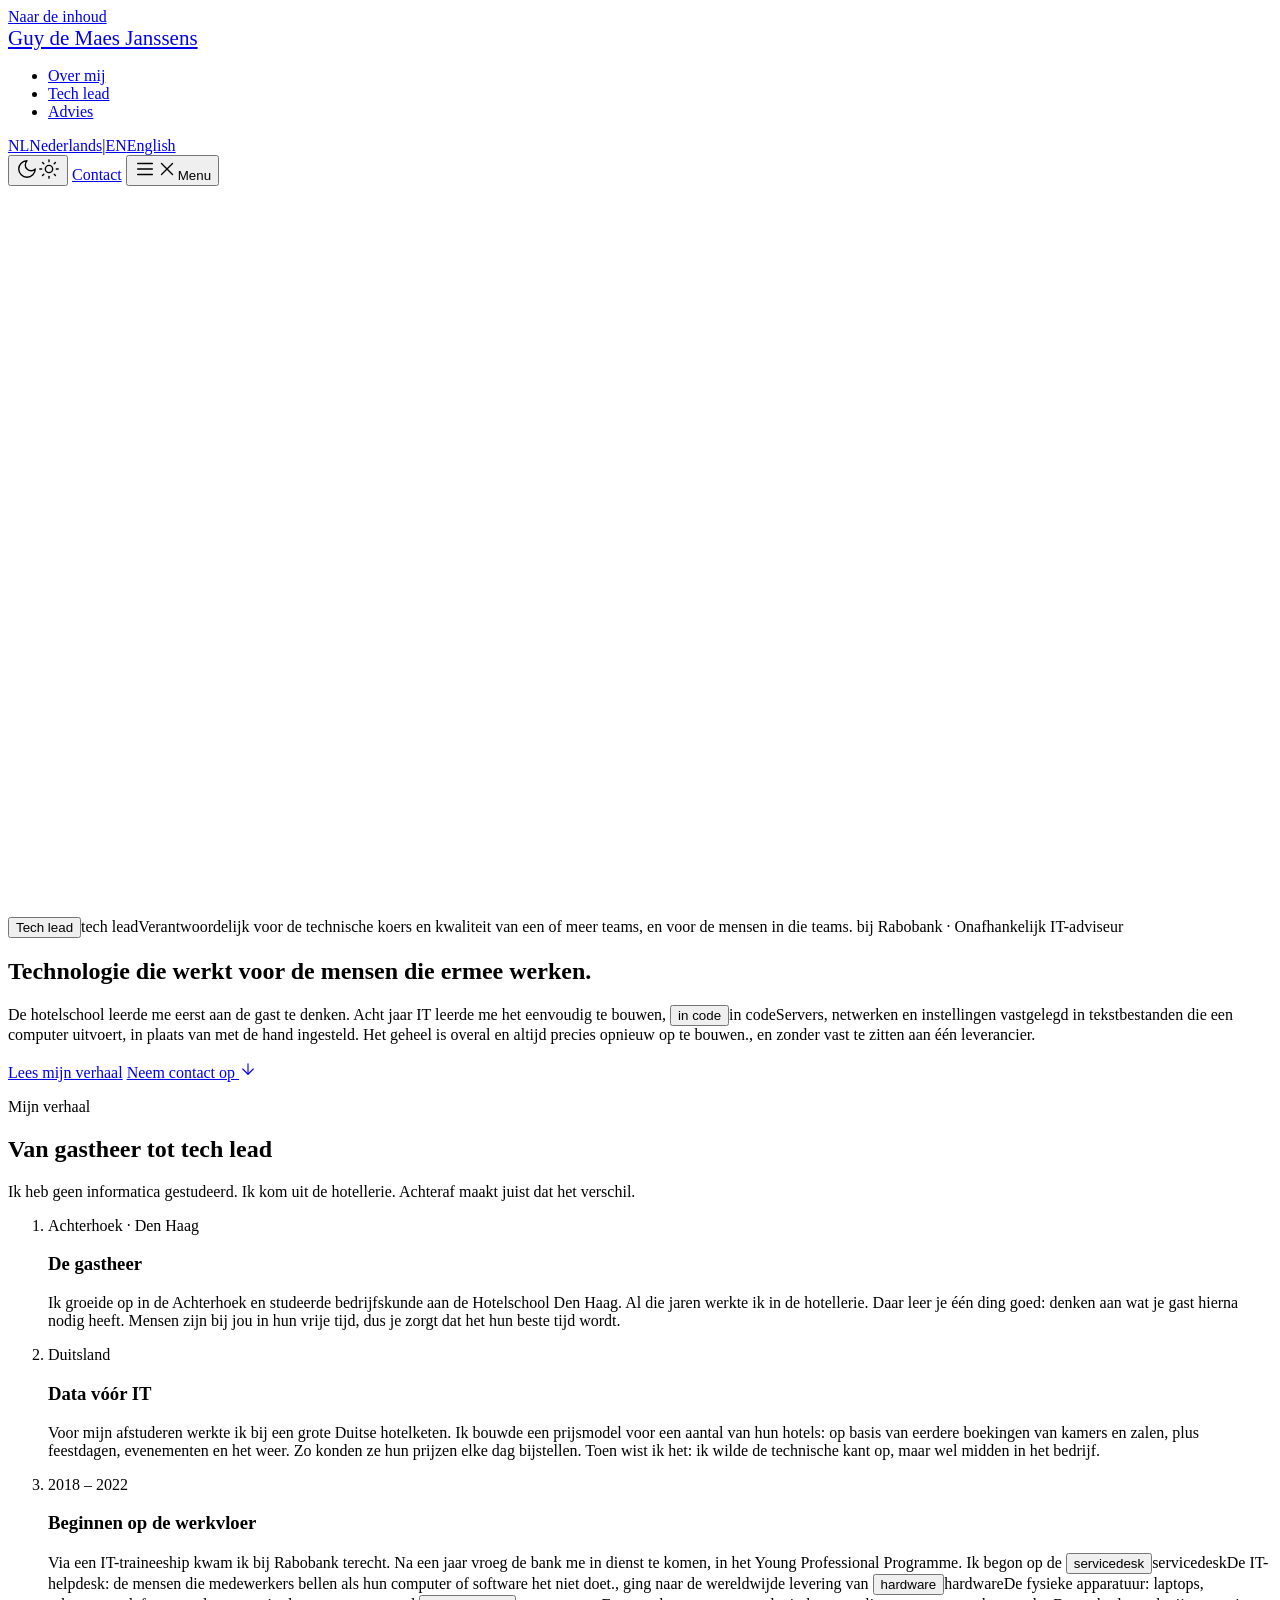
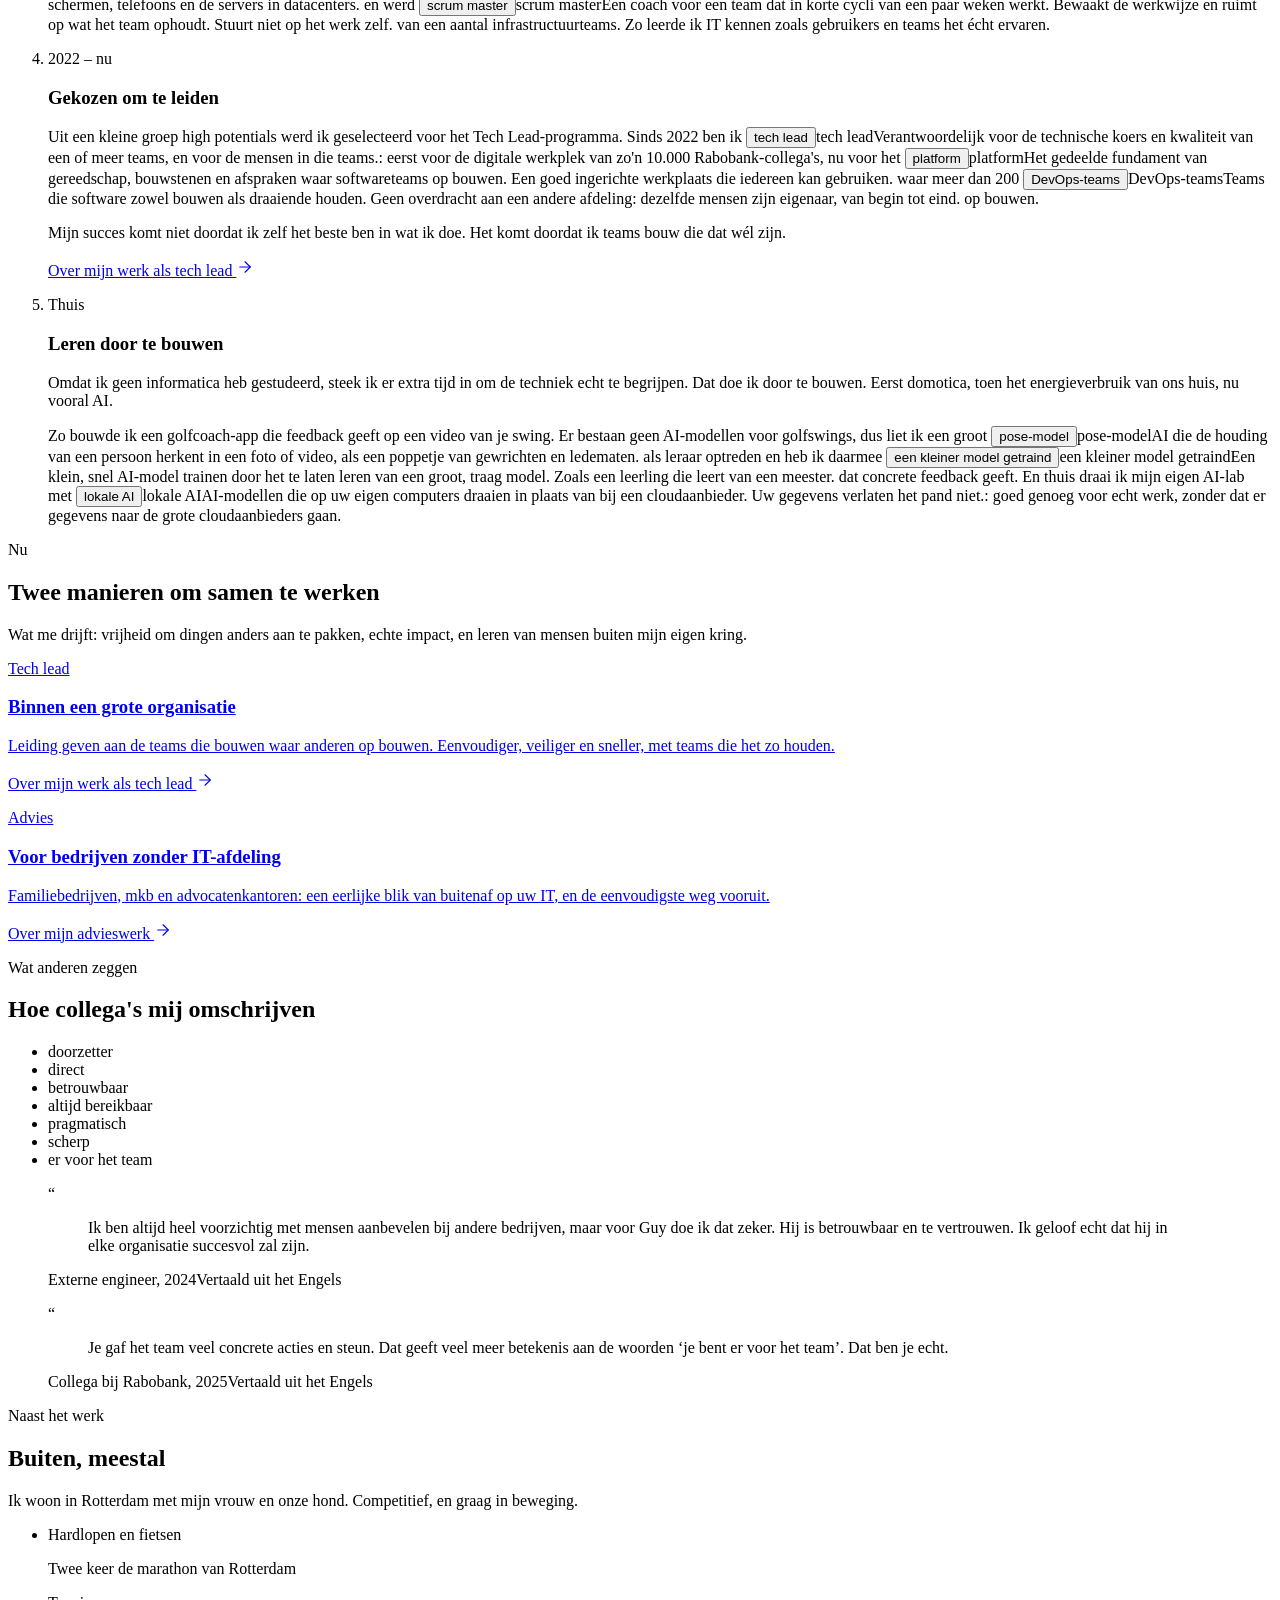
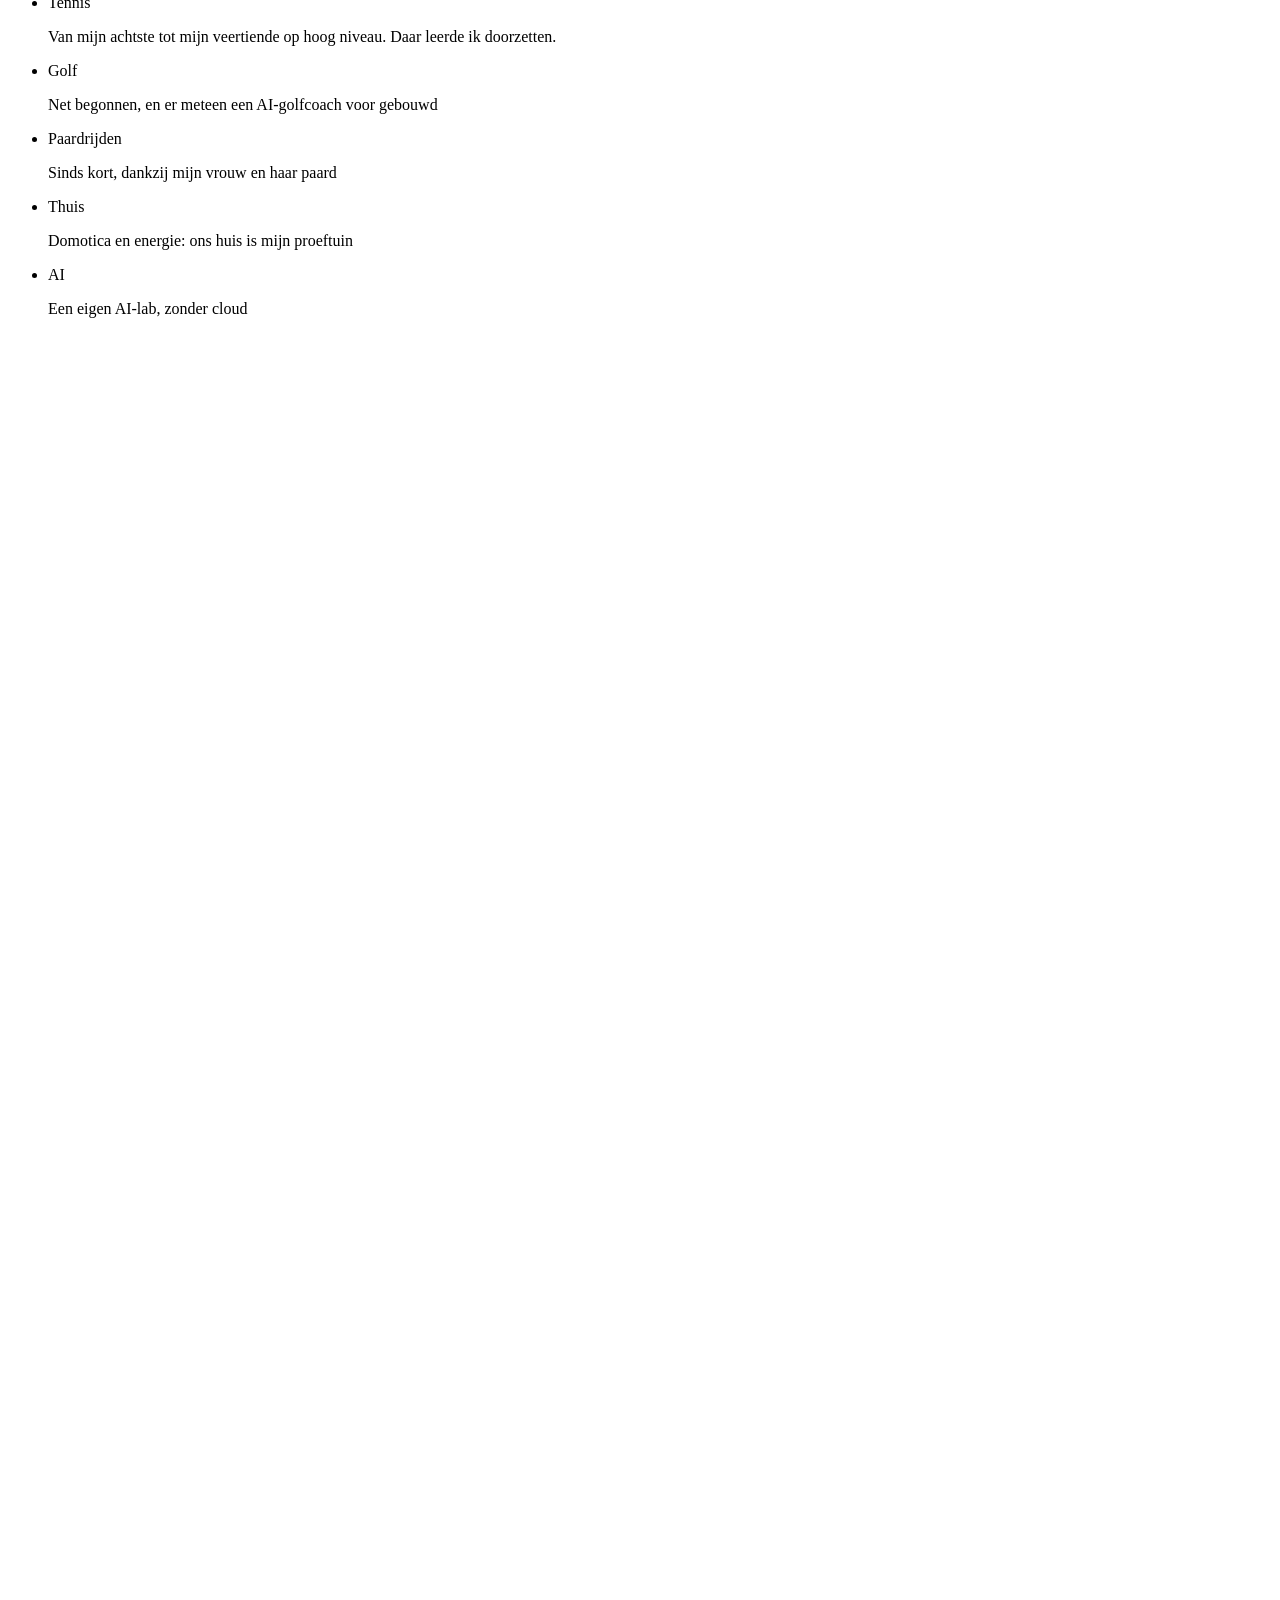
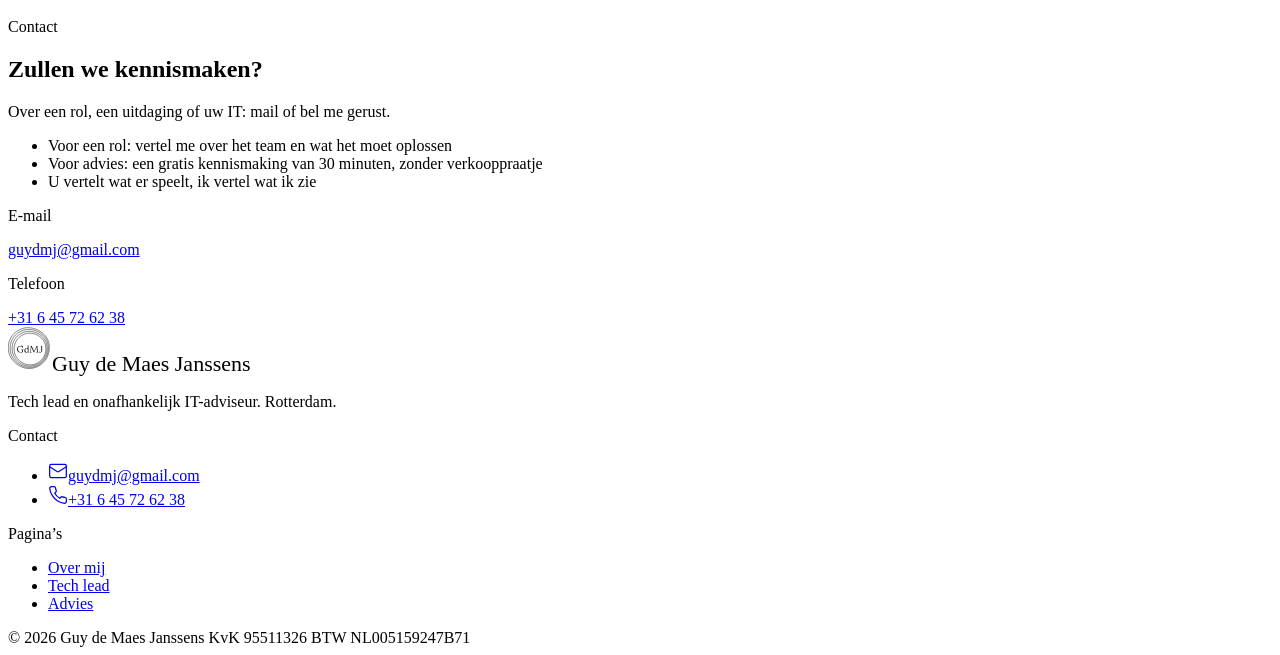
==== commit ccca194f: "Three-page bilingual site with story, tech lead and consulting - Home with personal story, two ways " ====
--- a/docs/index.html
+++ b/docs/index.html
@@ -1,42 +1,38 @@
 <!doctype html>
-<html lang="en">
+<html lang="nl">
 <head>
 <meta charset="utf-8">
 <meta name="viewport" content="width=device-width,initial-scale=1">
-<title>Guy de Maes Janssens · Tech lead and independent IT consultant</title>
-<meta name="description" content="Guy de Maes Janssens: tech lead at Rabobank's Digital Platform Foundation, serving 200+ DevOps teams, and independent IT consultant for companies without an IT department.">
+<title>Guy de Maes Janssens · Tech lead en onafhankelijk IT-adviseur</title>
+<meta name="description" content="Van de hotelschool via de servicedesk naar tech lead bij Rabobank, voor het platform waar 200+ DevOps-teams op bouwen. Nu ook onafhankelijk IT-adviseur voor bedrijven zonder IT-afdeling.">
 <meta name="color-scheme" content="light dark">
+<link rel="canonical" href="https://www.guydemaesjanssens.nl/">
+<link rel="alternate" hreflang="nl" href="https://www.guydemaesjanssens.nl/">
+<link rel="alternate" hreflang="en" href="https://www.guydemaesjanssens.nl/en/">
+<link rel="alternate" hreflang="x-default" href="https://www.guydemaesjanssens.nl/">
 <meta property="og:type" content="website">
-<meta property="og:title" content="Guy de Maes Janssens">
-<meta property="og:description" content="Tech lead, platform engineering and independent IT consultant. Netherlands and Belgium.">
-<link rel="icon" href="favicon.svg" type="image/svg+xml">
-<link rel="icon" href="favicon-32.png" sizes="32x32" type="image/png">
-<link rel="apple-touch-icon" href="apple-touch-icon.png">
-<link rel="preload" href="fonts/Newsreader-normal-200-800-latin.woff2" as="font" type="font/woff2" crossorigin>
-<link rel="preload" href="fonts/InstrumentSans-normal-400-700-latin.woff2" as="font" type="font/woff2" crossorigin>
+<meta property="og:url" content="https://www.guydemaesjanssens.nl/">
+<meta property="og:title" content="Guy de Maes Janssens · Tech lead en onafhankelijk IT-adviseur">
+<meta property="og:description" content="Van de hotelschool via de servicedesk naar tech lead bij Rabobank, voor het platform waar 200+ DevOps-teams op bouwen. Nu ook onafhankelijk IT-adviseur voor bedrijven zonder IT-afdeling.">
+<meta property="og:locale" content="nl_NL">
+<link rel="icon" href="/favicon.svg" type="image/svg+xml">
+<link rel="icon" href="/favicon-32.png" sizes="32x32" type="image/png">
+<link rel="apple-touch-icon" href="/apple-touch-icon.png">
+<link rel="preload" href="/fonts/Newsreader-normal-200-800-latin.woff2" as="font" type="font/woff2" crossorigin>
+<link rel="preload" href="/fonts/InstrumentSans-normal-400-700-latin.woff2" as="font" type="font/woff2" crossorigin>
 <script>try{var m=localStorage.getItem('gdmj-theme');if(m==='light'||m==='dark')document.documentElement.dataset.theme=m}catch(e){}</script>
-<link rel="stylesheet" href="css/site.css">
+<link rel="stylesheet" href="/css/site.css">
 </head>
 <body>
-
 <header class="g-header">
-  <a href="#main" class="g-skip-link">Skip to content</a>
+  <a href="#main" class="g-skip-link">Naar de inhoud</a>
   <div class="g-container g-header__bar">
-    <a href="#top" class="g-wordmark g-header__brand" style="font-size:21px" aria-label="Guy de Maes Janssens, top of page">
-      <span class="g-wordmark__text"><span class="g-wordmark__name">Guy de Maes Janssens</span></span>
-    </a>
-    <nav aria-label="Main" class="g-header__nav">
-      <ul class="g-header__links">
-        <li><a href="#experience" class="g-header__link">Experience</a></li>
-        <li><a href="#consulting" class="g-header__link">Consulting</a></li>
-        <li><a href="#about" class="g-header__link">About</a></li>
-      </ul>
-    </nav>
+    <a href="/" class="g-wordmark g-header__brand" style="font-size:21px" aria-label="Guy de Maes Janssens, naar de homepage"><span class="g-wordmark__text"><span class="g-wordmark__name">Guy de Maes Janssens</span></span></a>
+    <nav aria-label="Hoofdmenu" class="g-header__nav"><ul class="g-header__links"><li><a href="/" class="g-header__link" aria-current="page">Over mij</a></li><li><a href="/tech-lead/" class="g-header__link">Tech lead</a></li><li><a href="/advies/" class="g-header__link">Advies</a></li></ul></nav>
     <div class="g-header__tools">
-      <button type="button" class="g-theme-btn g-header__theme" data-theme-toggle aria-label="Switch to dark mode">
-        <span class="s-icon-light"><svg xmlns="http://www.w3.org/2000/svg" viewBox="0 0 24 24" width="22" height="22" fill="none" stroke="currentColor" stroke-width="1.5" stroke-linecap="round" stroke-linejoin="round" aria-hidden="true" focusable="false"><path d="M12 3a6 6 0 0 0 9 9 9 9 0 1 1-9-9Z" /></svg></span><span class="s-icon-dark"><svg xmlns="http://www.w3.org/2000/svg" viewBox="0 0 24 24" width="22" height="22" fill="none" stroke="currentColor" stroke-width="1.5" stroke-linecap="round" stroke-linejoin="round" aria-hidden="true" focusable="false"><circle cx="12" cy="12" r="4" /> <path d="M12 2v2" /> <path d="M12 20v2" /> <path d="m4.93 4.93 1.41 1.41" /> <path d="m17.66 17.66 1.41 1.41" /> <path d="M2 12h2" /> <path d="M20 12h2" /> <path d="m6.34 17.66-1.41 1.41" /> <path d="m19.07 4.93-1.41 1.41" /></svg></span>
-      </button>
-      <a href="#contact" class="g-btn g-btn--primary g-btn--sm g-header__cta">Get in touch</a>
+      <nav class="g-lang s-lang-top" aria-label="Taal"><a class="g-lang__item" href="/" hreflang="nl" lang="nl" aria-current="true"><span aria-hidden="true">NL</span><span class="g-visually-hidden">Nederlands</span></a><span class="g-lang__sep" aria-hidden="true">|</span><a class="g-lang__item" href="/en/" hreflang="en" lang="en"><span aria-hidden="true">EN</span><span class="g-visually-hidden">English</span></a></nav>
+      <button type="button" class="g-theme-btn g-header__theme" data-theme-toggle><span class="s-icon-light"><svg xmlns="http://www.w3.org/2000/svg" viewBox="0 0 24 24" width="22" height="22" fill="none" stroke="currentColor" stroke-width="1.5" stroke-linecap="round" stroke-linejoin="round" aria-hidden="true" focusable="false"><path d="M12 3a6 6 0 0 0 9 9 9 9 0 1 1-9-9Z" /></svg></span><span class="s-icon-dark"><svg xmlns="http://www.w3.org/2000/svg" viewBox="0 0 24 24" width="22" height="22" fill="none" stroke="currentColor" stroke-width="1.5" stroke-linecap="round" stroke-linejoin="round" aria-hidden="true" focusable="false"><circle cx="12" cy="12" r="4" /> <path d="M12 2v2" /> <path d="M12 20v2" /> <path d="m4.93 4.93 1.41 1.41" /> <path d="m17.66 17.66 1.41 1.41" /> <path d="M2 12h2" /> <path d="M20 12h2" /> <path d="m6.34 17.66-1.41 1.41" /> <path d="m19.07 4.93-1.41 1.41" /></svg></span></button>
+      <a href="#contact" class="g-btn g-btn--primary g-btn--sm g-header__cta">Contact</a>
       <button type="button" class="g-header__menu-btn" aria-expanded="false" aria-controls="g-header-panel" data-menu>
         <span class="s-menu-open"><svg xmlns="http://www.w3.org/2000/svg" viewBox="0 0 24 24" width="22" height="22" fill="none" stroke="currentColor" stroke-width="1.5" stroke-linecap="round" stroke-linejoin="round" aria-hidden="true" focusable="false"><line x1="4" x2="20" y1="12" y2="12" /> <line x1="4" x2="20" y1="6" y2="6" /> <line x1="4" x2="20" y1="18" y2="18" /></svg></span><span class="s-menu-close"><svg xmlns="http://www.w3.org/2000/svg" viewBox="0 0 24 24" width="22" height="22" fill="none" stroke="currentColor" stroke-width="1.5" stroke-linecap="round" stroke-linejoin="round" aria-hidden="true" focusable="false"><path d="M18 6 6 18" /> <path d="m6 6 12 12" /></svg></span><span data-menu-label>Menu</span>
       </button>
@@ -44,286 +40,178 @@
   </div>
   <div id="g-header-panel" class="g-header__panel" hidden>
     <div class="g-container">
-      <nav aria-label="Main">
-        <ul class="g-header__panel-links">
-          <li><a href="#experience" class="g-header__link">Experience</a></li>
-          <li><a href="#consulting" class="g-header__link">Consulting</a></li>
-          <li><a href="#about" class="g-header__link">About</a></li>
-        </ul>
-      </nav>
-      <div class="g-header__panel-tools">
-        <button type="button" class="g-btn g-btn--secondary g-btn--sm" data-theme-toggle aria-label="Switch to dark mode">
-          <span class="s-icon-light"><svg xmlns="http://www.w3.org/2000/svg" viewBox="0 0 24 24" width="20" height="20" fill="none" stroke="currentColor" stroke-width="1.5" stroke-linecap="round" stroke-linejoin="round" aria-hidden="true" focusable="false"><path d="M12 3a6 6 0 0 0 9 9 9 9 0 1 1-9-9Z" /></svg></span><span class="s-icon-dark"><svg xmlns="http://www.w3.org/2000/svg" viewBox="0 0 24 24" width="20" height="20" fill="none" stroke="currentColor" stroke-width="1.5" stroke-linecap="round" stroke-linejoin="round" aria-hidden="true" focusable="false"><circle cx="12" cy="12" r="4" /> <path d="M12 2v2" /> <path d="M12 20v2" /> <path d="m4.93 4.93 1.41 1.41" /> <path d="m17.66 17.66 1.41 1.41" /> <path d="M2 12h2" /> <path d="M20 12h2" /> <path d="m6.34 17.66-1.41 1.41" /> <path d="m19.07 4.93-1.41 1.41" /></svg></span><span data-theme-label>Dark mode</span>
-        </button>
-      </div>
-      <a href="#contact" class="g-btn g-btn--primary g-btn--block">Get in touch</a>
+      <nav aria-label="Hoofdmenu"><ul class="g-header__panel-links"><li><a href="/" class="g-header__link" aria-current="page">Over mij</a></li><li><a href="/tech-lead/" class="g-header__link">Tech lead</a></li><li><a href="/advies/" class="g-header__link">Advies</a></li></ul></nav>
+      <div class="g-header__panel-tools"><nav class="g-lang " aria-label="Taal"><a class="g-lang__item" href="/" hreflang="nl" lang="nl" aria-current="true"><span aria-hidden="true">NL</span><span class="g-visually-hidden">Nederlands</span></a><span class="g-lang__sep" aria-hidden="true">|</span><a class="g-lang__item" href="/en/" hreflang="en" lang="en"><span aria-hidden="true">EN</span><span class="g-visually-hidden">English</span></a></nav><button type="button" class="g-btn g-btn--secondary g-btn--sm" data-theme-toggle><span class="s-icon-light"><svg xmlns="http://www.w3.org/2000/svg" viewBox="0 0 24 24" width="20" height="20" fill="none" stroke="currentColor" stroke-width="1.5" stroke-linecap="round" stroke-linejoin="round" aria-hidden="true" focusable="false"><path d="M12 3a6 6 0 0 0 9 9 9 9 0 1 1-9-9Z" /></svg></span><span class="s-icon-dark"><svg xmlns="http://www.w3.org/2000/svg" viewBox="0 0 24 24" width="20" height="20" fill="none" stroke="currentColor" stroke-width="1.5" stroke-linecap="round" stroke-linejoin="round" aria-hidden="true" focusable="false"><circle cx="12" cy="12" r="4" /> <path d="M12 2v2" /> <path d="M12 20v2" /> <path d="m4.93 4.93 1.41 1.41" /> <path d="m17.66 17.66 1.41 1.41" /> <path d="M2 12h2" /> <path d="M20 12h2" /> <path d="m6.34 17.66-1.41 1.41" /> <path d="m19.07 4.93-1.41 1.41" /></svg></span><span data-theme-label>Donkere weergave</span></button></div>
+      <a href="#contact" class="g-btn g-btn--primary g-btn--block">Contact</a>
     </div>
   </div>
 </header>
-
 <main id="main" tabindex="-1">
-
-  <!-- Hero -->
-  <section class="g-hero" id="top" aria-labelledby="hero-title">
-    <div class="g-contours g-contours--drift g-hero__texture" aria-hidden="true"><svg viewBox="0 0 1600 900" preserveAspectRatio="xMidYMid slice" fill="none" focusable="false"><g style="stroke:var(--contour-stroke);stroke-opacity:var(--contour-opacity);stroke-width:var(--stroke-contour)" stroke-linecap="round" stroke-linejoin="round"><path d="M942 0L951 2Q960 3 975 4Q990 5 1020 3Q1050 2 1080 3Q1110 3 1125 1L1141 0"/><path d="M315 0L307 15Q299 30 293 45Q287 60 278 100Q268 140 263 155Q258 170 254 177Q250 183 245 189Q240 195 235 198Q230 202 225 204Q220 206 210 206Q200 207 190 204Q180 202 165 195Q150 188 135 179Q120 170 100 156Q80 142 65 130Q50 118 36 104Q22 90 11 77L0 64"/><path d="M777 0L789 21Q800 42 810 57Q820 72 830 84Q840 95 855 107Q870 119 890 130Q910 141 930 149Q950 157 975 164Q1000 172 1020 175Q1040 178 1055 179Q1070 180 1090 179Q1110 178 1165 168Q1220 158 1240 156Q1260 154 1275 156Q1290 158 1300 161Q1310 164 1330 172Q1350 180 1360 182Q1370 185 1380 186Q1390 187 1400 186Q1410 184 1420 182Q1430 179 1445 170Q1460 162 1470 154Q1480 145 1500 127Q1520 109 1530 101Q1540 94 1545 91Q1550 89 1560 85Q1570 82 1585 79L1600 77"/><path d="M377 0L371 15Q366 30 362 50Q359 70 359 90Q359 110 362 150Q366 190 366 200Q365 210 363 220Q360 230 358 235Q357 240 351 250Q345 260 332 275Q320 290 300 310Q280 330 270 338Q260 346 255 349Q250 351 245 353Q240 355 235 356Q230 356 225 356Q220 355 215 354Q210 352 200 346Q190 339 180 329Q170 319 136 279Q103 240 51 189L0 138"/><path d="M713 0L734 40Q756 80 762 90Q769 100 777 110Q785 120 798 131Q810 143 830 156Q850 170 895 193Q940 217 965 227Q990 238 1010 243Q1030 249 1040 250Q1050 251 1065 250Q1080 250 1125 244Q1170 238 1190 237Q1210 237 1235 239Q1260 242 1305 251Q1350 260 1365 261Q1380 262 1392 261Q1404 260 1417 257Q1430 254 1445 248Q1460 241 1470 236Q1480 230 1515 206Q1550 182 1560 176Q1570 171 1585 166L1600 160"/><path d="M0 522L25 535Q50 547 68 559Q86 570 99 580Q113 590 146 618Q180 646 200 661Q220 677 265 709Q310 741 320 746Q330 752 335 754Q340 756 345 756Q350 757 360 756Q370 755 375 754Q380 752 390 747Q400 741 415 729Q430 718 461 689Q492 660 501 653Q510 647 520 641Q530 636 540 633Q550 630 560 629Q570 628 577 629Q584 630 592 632Q600 635 610 640Q620 645 630 652Q640 660 649 670Q657 680 664 692Q670 703 674 717Q678 730 678 740Q679 750 679 760Q678 770 671 815Q663 860 662 880L660 900"/><path d="M0 762L15 768Q30 774 45 782Q60 790 100 817Q140 845 150 850Q160 856 170 861Q180 865 190 869Q200 872 215 876Q230 880 265 885Q300 891 318 895L335 900"/><path d="M438 0L434 10Q430 20 427 35Q424 50 425 65Q426 80 429 90Q432 100 436 110Q441 120 451 133Q460 146 470 156Q480 165 502 183Q524 200 528 205Q532 210 535 215Q538 220 539 225Q540 230 541 235Q541 240 539 250Q538 260 534 270Q530 280 524 290Q518 300 509 312Q500 323 490 334Q480 344 450 372Q420 400 410 407Q400 415 365 438Q330 462 319 471Q308 480 298 490Q289 500 281 510Q273 520 270 525Q268 530 266 535Q264 540 264 545Q264 550 264 555Q265 560 267 565Q269 570 275 580Q281 590 290 600Q300 610 305 614Q310 619 320 625Q330 631 340 635Q350 638 355 639Q360 639 370 638Q380 637 390 633Q400 630 415 620Q429 610 455 589Q480 567 490 562Q500 557 510 555Q520 553 535 553Q550 554 565 558Q580 562 595 569Q610 576 625 585Q640 594 656 607Q672 620 686 635Q700 650 710 664Q720 678 725 689Q731 700 734 710Q737 720 739 735Q741 750 738 790Q735 830 735 845Q735 860 737 870Q738 880 742 890L745 900"/><path d="M625 0L631 10Q637 20 642 30Q647 40 659 75Q671 110 677 120Q684 130 692 138Q700 145 721 158Q741 170 806 202Q870 234 910 255Q950 276 965 282Q980 289 995 293Q1010 298 1020 299Q1030 301 1045 301Q1060 302 1075 300Q1090 298 1125 293Q1160 287 1180 286Q1200 285 1225 288Q1250 290 1300 298Q1350 307 1365 308Q1380 309 1395 308Q1410 307 1425 304Q1440 300 1453 295Q1466 290 1478 284Q1490 277 1525 256Q1560 235 1580 227L1600 219"/><path d="M0 226L15 244Q30 263 36 271Q42 280 47 290Q52 300 57 315Q62 330 63 345Q65 360 63 375Q62 390 60 395Q59 400 54 406Q50 413 45 416Q40 419 35 420Q30 421 25 422Q20 422 10 421L0 421"/><path d="M0 830L37 855Q75 880 91 890L108 900"/><path d="M1600 322L1590 325Q1580 329 1570 333Q1560 338 1520 359Q1480 380 1470 383Q1460 387 1445 390Q1430 393 1420 393Q1410 394 1395 393Q1380 391 1320 379Q1260 366 1245 364Q1230 362 1215 362Q1200 361 1190 361Q1180 362 1165 364Q1150 366 1100 377Q1050 389 1030 390Q1010 392 995 390Q980 388 965 384Q950 379 935 372Q920 365 887 348Q854 330 837 323Q820 316 805 312Q790 308 775 307Q760 306 750 308Q740 310 735 311Q730 313 723 317Q716 320 708 325Q701 330 690 340Q679 350 668 365Q658 380 654 389Q650 397 648 404Q647 410 646 420Q645 430 647 440Q649 450 653 460Q657 470 663 480Q669 490 677 500Q685 510 695 520Q705 530 731 555Q758 580 767 590Q776 600 784 610Q792 620 798 630Q805 640 812 655Q820 670 828 690Q836 710 840 725Q844 740 852 775Q860 810 865 820Q870 830 875 836Q880 841 887 846Q893 850 902 853Q910 856 925 858Q940 860 955 859Q970 859 1010 855Q1050 851 1085 853Q1120 854 1165 852Q1210 850 1225 851Q1240 852 1250 855Q1260 858 1267 864Q1274 870 1276 875Q1279 880 1280 890L1281 900"/><path d="M1600 605L1587 607Q1573 610 1562 613Q1550 617 1540 621Q1530 626 1518 633Q1506 640 1498 647Q1490 653 1482 662Q1475 670 1468 680Q1462 690 1457 700Q1453 710 1450 720Q1447 730 1447 740Q1446 750 1447 760Q1448 770 1451 785Q1454 800 1459 815Q1465 830 1484 865L1503 900"/><path d="M1600 387L1590 390Q1580 393 1570 397Q1560 402 1520 427Q1480 452 1475 454Q1470 456 1460 458Q1450 460 1440 460Q1430 459 1420 457Q1410 454 1363 437Q1316 420 1298 414Q1280 409 1260 405Q1240 401 1225 399Q1210 398 1195 399Q1180 399 1165 402Q1150 404 1105 418Q1060 432 1045 435Q1030 439 1015 440Q1000 442 985 442Q970 441 955 439Q940 436 930 433Q920 430 875 409Q830 389 820 386Q810 383 800 382Q790 381 780 382Q770 383 765 385Q760 387 755 390Q750 392 746 396Q741 400 737 405Q734 410 731 415Q729 420 728 430Q726 440 728 450Q730 460 735 470Q740 480 747 490Q754 500 777 525Q800 550 811 565Q823 580 835 600Q847 620 869 662Q890 704 900 721Q910 737 916 743Q921 750 931 758Q940 766 950 770Q960 775 970 777Q980 779 995 780Q1010 780 1070 780Q1130 780 1155 775Q1180 771 1205 763Q1230 755 1245 748Q1260 742 1275 733Q1290 725 1310 711Q1330 696 1349 678Q1367 660 1404 618Q1440 576 1445 571Q1450 566 1460 559Q1470 552 1475 550Q1480 548 1490 545Q1500 543 1550 540L1600 537"/><g style="stroke-opacity:var(--contour-index-opacity)"><path d="M13 0L27 17Q40 35 55 48Q70 62 80 68Q90 75 100 79Q110 83 120 86Q130 88 135 88Q140 88 150 86Q160 84 165 81Q170 79 175 75Q180 71 190 60Q200 49 217 24L234 0"/><path d="M836 0L843 9Q850 18 860 28Q870 39 885 50Q900 61 910 66Q920 70 930 73Q940 76 950 78Q960 80 975 81Q990 82 1020 81Q1050 80 1080 80Q1110 81 1120 80Q1130 79 1140 77Q1150 75 1160 71Q1170 68 1180 63Q1190 58 1238 29L1286 0"/><path d="M1600 270L1580 278Q1560 286 1530 303Q1500 320 1485 327Q1470 335 1455 340Q1440 345 1430 347Q1420 348 1410 349Q1400 350 1380 349Q1360 348 1305 338Q1250 329 1225 327Q1200 325 1175 327Q1150 328 1115 335Q1080 342 1065 344Q1050 346 1035 346Q1020 346 1010 344Q1000 343 990 340Q980 338 965 332Q950 326 905 303Q860 279 840 270Q820 261 800 255Q780 248 765 246Q750 244 735 244Q720 245 710 247Q700 250 685 257Q670 264 660 271Q650 279 640 289Q630 299 621 309Q613 320 603 335Q592 350 587 360Q581 370 577 380Q573 390 570 400Q568 410 567 420Q566 430 568 440Q570 450 571 455Q573 460 579 470Q584 480 593 490Q601 500 663 555Q725 610 738 624Q750 638 758 649Q765 660 773 675Q780 690 783 700Q786 710 789 720Q791 730 792 745Q794 760 794 790Q794 820 796 835Q798 850 802 860Q806 870 809 875Q812 880 817 885Q822 890 829 895L836 900"/><path d="M1600 678L1590 684Q1580 690 1575 695Q1570 700 1566 705Q1563 710 1559 720Q1555 730 1553 740Q1552 750 1555 770Q1557 790 1561 805Q1565 820 1571 835Q1576 850 1588 875L1600 900"/></g></g><path d="M-40 760C10 748 167 697 260 690C353 683 433 742 520 720C607 698 697 593 780 560C863 527 940 553 1020 520C1100 487 1187 397 1260 360C1333 323 1397 330 1460 300C1523 270 1610 200 1640 180" style="stroke:var(--route-stroke);stroke-width:var(--stroke-route)" stroke-linecap="round"/></svg></div>
-    <div class="g-container g-hero__inner">
-      <p class="g-label g-hero__eyebrow">Tech lead · Platform engineering · IT consultant</p>
-      <h1 id="hero-title" class="g-hero__title">Good IT is boring. I make it that way.</h1>
-      <p class="g-hero__sub">I'm Guy de Maes Janssens. For the past 2.5 years I've been tech lead at Rabobank's Digital Platform Foundation, the engineering platform more than 200 DevOps teams build on. I also give companies without an IT department an honest outside view of their IT.</p>
-      <div class="g-hero__actions">
-        <a href="#contact" class="g-btn g-btn--primary g-btn--lg">Get in touch</a>
-        <a href="#experience" class="g-link">See my experience <svg xmlns="http://www.w3.org/2000/svg" viewBox="0 0 24 24" width="18" height="18" fill="none" stroke="currentColor" stroke-width="1.5" stroke-linecap="round" stroke-linejoin="round" aria-hidden="true" focusable="false"><path d="M12 5v14" /> <path d="m19 12-7 7-7-7" /></svg></a>
-      </div>
-    </div>
-  </section>
-
-  <!-- Numbers -->
-  <section class="t-section t-section--tight" aria-label="In numbers">
-    <div class="g-container">
-      <div class="g-stat-grid">
-        <div class="g-stat">
-          <p class="g-stat__value">200<span class="g-stat__unit">+</span></p>
-          <p class="g-stat__label">DevOps teams build on the platform I helped lead</p>
-        </div>
-        <div class="g-stat">
-          <p class="g-stat__value">2.5<span class="g-stat__unit">years</span></p>
-          <p class="g-stat__label">as tech lead of Rabobank's Digital Platform Foundation</p>
-        </div>
-        <div class="g-stat">
-          <p class="g-stat__value">8<span class="g-stat__unit">+ years</span></p>
-          <p class="g-stat__label">in finance and software, as tech lead, innovation lead and in product development</p>
-        </div>
-      </div>
-    </div>
-  </section>
-
-  <!-- Experience -->
-  <section class="t-section t-section--surface" id="experience" aria-labelledby="h-experience">
-    <div class="g-container">
-      <div class="g-section-heading">
-        <div class="g-section-heading__text">
-          <p class="g-label g-section-heading__eyebrow">Experience</p>
-          <h2 id="h-experience" class="g-section-heading__title">The platform a bank's engineers build on</h2>
-          <p class="g-section-heading__intro">Strategy, delivery, risk, money and people. In a bank that can't afford to go down.</p>
-        </div>
-      </div>
-
-      <article class="s-role" aria-labelledby="role-rabo">
-        <header class="s-role__head">
-          <p class="s-role__period">2024 – now</p>
-          <div>
-            <h3 id="role-rabo" class="s-role__title">Tech lead, Digital Platform Foundation</h3>
-            <p class="s-role__org">Rabobank · the Netherlands</p>
-          </div>
-        </header>
-        <div class="s-role__body">
-          <p class="s-role__lead">The Digital Platform Foundation provides the platform, standards, tooling and developer experience for more than 200 DevOps teams. When the Foundation gets better, teams across the bank deliver faster, safer and more consistently. My job was to make that happen, and to keep it running.</p>
-
-          <ul class="s-areas">
-            <li>
-              <h4 class="s-areas__title">Strategy and roadmap</h4>
-              <p>Set the direction for the Digital Platform. Security, stability, continuity and technical risk were part of the plan from the start, not added at the end. Speed and new ideas, inside a regulated bank that has to stay up.</p>
-            </li>
-            <li>
-              <h4 class="s-areas__title">From separate tools to a self-service platform</h4>
-              <p>Moved the Foundation from individual technical capabilities to a reusable, self-service platform. Teams take common building blocks off the shelf instead of solving the same infrastructure and delivery problems again.</p>
-            </li>
-            <li>
-              <h4 class="s-areas__title">Governance, risk and reliability</h4>
-              <p>Kept resilience, security and compliance on every squad's agenda. Made sure technical priorities were acted on, tightened production and continuity processes, and kept operational reliability visible next to feature work.</p>
-            </li>
-            <li>
-              <h4 class="s-areas__title">Front-End Foundation</h4>
-              <p>Helped shape the strategy for one frontend ecosystem: consistent customer journeys, faster delivery, less lifecycle work and stronger security. It is now used across the bank and seen internally as a front-runner in Rabobank technology.</p>
-            </li>
-            <li>
-              <h4 class="s-areas__title">GenAI and agentic AI in software delivery</h4>
-              <p>Pushed the engineering agenda on DevSecOps, Internal Developer Platform principles, automation and developer experience. In 2026 I aligned Retail Tech's SDLC initiatives on GenAI and agentic AI: found the bottlenecks and steered towards shared building blocks instead of disconnected experiments.</p>
-            </li>
-            <li>
-              <h4 class="s-areas__title">Budget, vendors and people</h4>
-              <p>Took part in investment and budget decisions, business cases, vendor and tooling choices, workforce planning and sourcing specialists. My rule: test every investment against strategic value and reuse before committing money.</p>
-            </li>
-            <li>
-              <h4 class="s-areas__title">Leading through others</h4>
-              <p>Developed tech leads and engineers, helped teams take more ownership, and made priorities and responsibilities clear. Worked with architecture, product, business leadership and outside partners to clear the obstacles between teams and their results.</p>
-            </li>
-          </ul>
-
-          <div class="s-achievements">
-            <h4 class="g-label s-achievements__title">Key achievements</h4>
-            <ul class="s-dash-list">
-              <li>Helped turn the Digital Platform Foundation into a strategic engineering platform for 200+ DevOps teams, with more shared services, automation and self-service.</li>
-              <li>Kept security, stability, continuity, technical risk and engineering quality central in a high-availability banking environment.</li>
-              <li>Moved teams towards standards, reuse and autonomy, and removed needless organisational and DevOps friction.</li>
-              <li>Shaped the Front-End Foundation strategy: one frontend ecosystem, faster delivery, less lifecycle-management work, stronger security and continuity.</li>
-              <li>Advanced GenAI and agentic AI for software engineering across Retail Tech by aligning initiatives, finding governance and delivery bottlenecks, and promoting reusable capabilities.</li>
-              <li>Contributed to workforce, budget and vendor decisions, tying each investment to platform strategy and lasting capability.</li>
-              <li>Built an engineering culture of ownership, autonomy, technical excellence and continuous improvement, and coached technical leaders to take on more.</li>
-            </ul>
-          </div>
-        </div>
-      </article>
-
-      <div class="s-skills">
-        <h3 class="g-label s-skills__title">What I work on</h3>
-        <ul class="s-tags">
-          <li class="g-tag">Platform engineering</li>
-          <li class="g-tag">Internal developer platforms</li>
-          <li class="g-tag">Self-service and automation</li>
-          <li class="g-tag">DevSecOps</li>
-          <li class="g-tag">Developer experience</li>
-          <li class="g-tag">Frontend platforms</li>
-          <li class="g-tag g-tag--ai">GenAI in the SDLC</li>
-          <li class="g-tag g-tag--ai">Agentic AI</li>
-          <li class="g-tag">Technical governance and risk</li>
-          <li class="g-tag">Resilience and continuity</li>
-          <li class="g-tag">Budget and vendor decisions</li>
-          <li class="g-tag">Coaching tech leads</li>
-        </ul>
-      </div>
-    </div>
-  </section>
-
-  <!-- Consulting -->
-  <section class="t-section" id="consulting" aria-labelledby="h-consulting">
-    <div class="g-container">
-      <div class="g-section-heading">
-        <div class="g-section-heading__text">
-          <p class="g-label g-section-heading__eyebrow">Consulting</p>
-          <h2 id="h-consulting" class="g-section-heading__title">No vendor to sell. No legacy to defend.</h2>
-          <p class="g-section-heading__intro">I also work as an independent consultant for companies without their own IT department: family businesses, SMEs and law firms in the Netherlands and Belgium.</p>
-        </div>
-      </div>
-
-      <ol class="g-route" data-route>
-        <li class="g-route__step" style="--i:0">
-          <div class="g-route__marker" aria-hidden="true">01</div>
-          <svg class="g-route__seg g-route__seg--h" viewBox="0 0 100 24" preserveAspectRatio="none" aria-hidden="true"><path d="M0 12 C 30 2, 70 22, 100 12"/></svg>
-          <svg class="g-route__seg g-route__seg--v" viewBox="0 0 24 100" preserveAspectRatio="none" aria-hidden="true"><path d="M12 0 C 2 30, 22 70, 12 100"/></svg>
-          <div class="g-route__body">
-            <p class="g-route__kicker"><span class="g-visually-hidden">Step 1: </span></p>
-            <h3 class="g-route__title">Outside-in scan</h3>
-            <p class="g-route__summary">A short, fixed-scope look at your whole IT landscape. You get a clear report you can read without a dictionary.</p>
-            <dl class="g-route__facts">
-              <div><dt>You get</dt><dd><ul><li>Conversations with management and key users</li><li>A map of systems, suppliers and dependencies</li><li>The three biggest risks, in plain language</li></ul></dd></div>
-              <div><dt>Outcome</dt><dd>You know what you have and where the risk is.</dd></div>
-            </dl>
-          </div>
-        </li>
-        <li class="g-route__step" style="--i:1">
-          <div class="g-route__marker" aria-hidden="true">02</div>
-          <svg class="g-route__seg g-route__seg--h" viewBox="0 0 100 24" preserveAspectRatio="none" aria-hidden="true"><path d="M0 12 C 30 2, 70 22, 100 12"/></svg>
-          <svg class="g-route__seg g-route__seg--v" viewBox="0 0 24 100" preserveAspectRatio="none" aria-hidden="true"><path d="M12 0 C 2 30, 22 70, 12 100"/></svg>
-          <div class="g-route__body">
-            <p class="g-route__kicker"><span class="g-visually-hidden">Step 2: </span></p>
-            <h3 class="g-route__title">Roadmap and choices</h3>
-            <p class="g-route__summary">Priorities, vendor selection and a plan your organisation can actually carry out.</p>
-            <dl class="g-route__facts">
-              <div><dt>You get</dt><dd><ul><li>What comes first, what can wait, what never needs doing</li><li>Support in choosing suppliers</li><li>A plan per quarter, with an owner per step</li></ul></dd></div>
-              <div><dt>Outcome</dt><dd>A plan that fits your people and your budget.</dd></div>
-            </dl>
-          </div>
-        </li>
-        <li class="g-route__step" style="--i:2">
-          <div class="g-route__marker" aria-hidden="true">03</div>
-          <div class="g-route__body">
-            <p class="g-route__kicker"><span class="g-visually-hidden">Step 3: </span></p>
-            <h3 class="g-route__title">Sparring partner</h3>
-            <p class="g-route__summary">Fractional CTO or advisor for a few days a month. Someone at the table who turns IT into decisions you can make.</p>
-            <dl class="g-route__facts">
-              <div><dt>You get</dt><dd><ul><li>Fixed days, on site or remote</li><li>A second opinion on quotes and contracts</li><li>A seat in meetings with management and suppliers</li></ul></dd></div>
-              <div><dt>Outcome</dt><dd>You decide with an independent view beside you.</dd></div>
-            </dl>
-          </div>
-        </li>
-      </ol>
-
-      <div class="t-actions">
-        <a href="#contact" class="g-btn g-btn--primary">Plan a 30-minute intro call</a>
-        <p class="t-note">Free, no sales pitch. You tell me what's going on, I tell you what I see.</p>
-      </div>
-    </div>
-  </section>
-
-  <!-- About -->
-  <section class="t-section t-section--surface" id="about" aria-labelledby="h-about">
-    <div class="g-container">
-      <div class="g-section-heading">
-        <div class="g-section-heading__text">
-          <p class="g-label g-section-heading__eyebrow">About</p>
-          <h2 id="h-about" class="g-section-heading__title">Outdoors, mostly. Tinkering, always.</h2>
-        </div>
-      </div>
-      <div class="t-split">
-        <div class="s-about">
-          <p class="g-lead s-about__lead">Outside work I'm usually on a bike, out running or on a golf course. At home I tinker: home automation, solar panels, batteries and a heat pump. Same curiosity, smaller scale.</p>
-          <p>What drives me is freedom over my own time, real impact on the organisations I work with, and one day building something of my own.</p>
-
-          <h3 class="g-label s-about__h">How I work</h3>
-          <ul class="s-values">
-            <li>
-              <h4 class="s-values__title">Honest and direct</h4>
-              <p>I say what I see, also when it's uncomfortable.</p>
-            </li>
-            <li>
-              <h4 class="s-values__title">Pragmatic and simple</h4>
-              <p>The boring solution that works beats the clever one that doesn't.</p>
-            </li>
-            <li>
-              <h4 class="s-values__title">Curious</h4>
-              <p>Always trying things out, from AI tools at work to the energy setup at home.</p>
-            </li>
-          </ul>
-        </div>
-        <aside class="t-split__aside" aria-label="Facts">
-          <div class="t-portrait s-portrait"><svg viewBox="0 0 256 256" width="160" height="160" class="g-monogram" aria-hidden="true" focusable="false"><g fill="none" stroke="currentColor" stroke-width="3"><path d="M220.3 125.6Q220.4 128 220.3 130.4Q220.2 132.8 220 135.2Q219.8 137.6 219.5 140Q219.2 142.4 218.7 144.8Q218.3 147.2 217.7 149.5Q217.2 151.9 216.5 154.2Q215.8 156.5 215 158.8Q214.2 161.1 213.3 163.3Q212.4 165.6 211.3 167.8Q210.3 169.9 209.2 172.1Q208 174.2 206.7 176.3Q205.5 178.3 204.1 180.3Q202.7 182.3 201.3 184.2Q199.8 186.1 198.2 188Q196.6 189.8 195 191.5Q193.3 193.3 191.5 195Q189.8 196.6 188 198.2Q186.1 199.8 184.2 201.3Q182.3 202.7 180.3 204.1Q178.3 205.5 176.3 206.8Q174.2 208.1 172.1 209.3Q170 210.4 167.8 211.5Q165.6 212.5 163.4 213.4Q161.2 214.4 158.9 215.2Q156.6 216 154.3 216.6Q151.9 217.3 149.6 217.9Q147.2 218.4 144.8 218.9Q142.5 219.3 140.1 219.7Q137.7 220 135.3 220.2Q132.8 220.4 130.4 220.4Q128 220.5 125.6 220.4Q123.2 220.3 120.8 220.1Q118.3 219.9 116 219.5Q113.6 219.2 111.2 218.7Q108.8 218.2 106.5 217.6Q104.2 217 101.9 216.2Q99.6 215.5 97.3 214.7Q95.1 213.8 92.8 212.9Q90.6 211.9 88.5 210.8Q86.3 209.8 84.2 208.6Q82.2 207.4 80.1 206.1Q78.1 204.9 76.1 203.5Q74.1 202.1 72.2 200.7Q70.3 199.2 68.5 197.7Q66.6 196.2 64.9 194.5Q63.1 192.9 61.4 191.2Q59.7 189.5 58.2 187.6Q56.6 185.8 55.1 183.9Q53.6 182 52.2 180.1Q50.9 178.1 49.6 176.1Q48.3 174 47.1 171.9Q46 169.8 44.9 167.6Q43.8 165.5 42.9 163.3Q41.9 161 41.1 158.8Q40.2 156.5 39.5 154.2Q38.8 151.9 38.2 149.6Q37.6 147.2 37.1 144.8Q36.7 142.5 36.3 140.1Q36 137.7 35.8 135.3Q35.6 132.8 35.5 130.4Q35.5 128 35.5 125.6Q35.6 123.2 35.8 120.7Q36 118.3 36.3 115.9Q36.6 113.5 37.1 111.1Q37.5 108.8 38.1 106.4Q38.6 104 39.3 101.7Q40 99.4 40.8 97.1Q41.6 94.8 42.5 92.6Q43.4 90.3 44.4 88.1Q45.5 85.9 46.6 83.8Q47.7 81.7 49 79.6Q50.2 77.5 51.6 75.5Q53 73.5 54.4 71.6Q55.9 69.6 57.5 67.8Q59.1 65.9 60.8 64.2Q62.4 62.4 64.2 60.8Q66 59.1 67.9 57.6Q69.7 56.1 71.7 54.6Q73.6 53.2 75.7 51.8Q77.7 50.5 79.8 49.3Q81.8 48.1 84 46.9Q86.1 45.8 88.3 44.8Q90.5 43.7 92.7 42.8Q94.9 41.9 97.2 41.1Q99.5 40.3 101.8 39.6Q104.1 38.9 106.5 38.4Q108.8 37.8 111.2 37.4Q113.6 36.9 116 36.6Q118.4 36.3 120.8 36.2Q123.2 36 125.6 36Q128 36 130.4 36.1Q132.8 36.2 135.2 36.4Q137.6 36.7 140 37Q142.4 37.4 144.7 37.8Q147.1 38.3 149.4 38.9Q151.7 39.5 154 40.2Q156.3 40.8 158.6 41.6Q160.8 42.4 163.1 43.3Q165.3 44.3 167.5 45.3Q169.6 46.3 171.7 47.5Q173.8 48.6 175.9 49.8Q178 51.1 179.9 52.4Q181.9 53.8 183.9 55.2Q185.8 56.6 187.6 58.2Q189.5 59.7 191.3 61.3Q193.1 62.9 194.8 64.6Q196.5 66.3 198.1 68.1Q199.8 69.9 201.3 71.8Q202.8 73.6 204.2 75.6Q205.7 77.6 207 79.6Q208.3 81.7 209.5 83.8Q210.6 85.9 211.7 88.1Q212.8 90.3 213.7 92.5Q214.6 94.7 215.4 97Q216.3 99.3 216.9 101.7Q217.6 104 218.1 106.4Q218.7 108.7 219.1 111.1Q219.5 113.5 219.7 115.9Q220 118.3 220.2 120.7Q220.3 123.2 220.3 125.6Z"/><path d="M227.2 123.3Q227.2 126 227.1 128.7Q227 131.3 226.8 134Q226.6 136.6 226.3 139.2Q225.9 141.9 225.4 144.5Q225 147.1 224.4 149.7Q223.7 152.3 223 154.8Q222.3 157.4 221.4 159.9Q220.5 162.4 219.5 164.9Q218.5 167.3 217.3 169.7Q216.2 172.1 214.9 174.5Q213.7 176.8 212.3 179.1Q210.9 181.3 209.4 183.5Q207.9 185.7 206.2 187.8Q204.6 189.9 202.9 191.9Q201.1 194 199.3 195.9Q197.5 197.8 195.5 199.6Q193.6 201.5 191.6 203.2Q189.6 204.9 187.5 206.6Q185.4 208.2 183.2 209.8Q181.1 211.3 178.8 212.7Q176.5 214.1 174.2 215.4Q171.9 216.7 169.5 217.9Q167.1 219 164.6 220Q162.2 221.1 159.6 221.9Q157.1 222.8 154.6 223.5Q152 224.3 149.4 224.9Q146.8 225.5 144.2 226Q141.6 226.5 138.9 226.9Q136.3 227.2 133.7 227.4Q131 227.7 128.3 227.7Q125.7 227.8 123 227.7Q120.3 227.6 117.7 227.3Q115 227.1 112.4 226.7Q109.8 226.2 107.2 225.7Q104.6 225.1 102 224.4Q99.5 223.7 97 222.9Q94.4 222.1 92 221.1Q89.5 220.2 87.1 219.1Q84.7 218 82.3 216.8Q80 215.6 77.7 214.3Q75.4 213 73.2 211.6Q71 210.2 68.8 208.7Q66.6 207.2 64.5 205.7Q62.4 204.1 60.4 202.4Q58.4 200.7 56.4 198.9Q54.5 197.2 52.7 195.3Q50.8 193.4 49.1 191.4Q47.3 189.5 45.7 187.4Q44 185.3 42.5 183.2Q41 181 39.6 178.8Q38.2 176.5 36.9 174.2Q35.6 171.9 34.4 169.5Q33.2 167.2 32.2 164.7Q31.1 162.3 30.1 159.8Q29.2 157.3 28.4 154.8Q27.6 152.3 26.9 149.7Q26.2 147.1 25.7 144.5Q25.2 141.9 24.8 139.3Q24.4 136.6 24.2 134Q24 131.3 23.9 128.7Q23.8 126 23.9 123.3Q24 120.7 24.2 118Q24.4 115.4 24.7 112.7Q25.1 110.1 25.6 107.4Q26.1 104.8 26.7 102.2Q27.3 99.6 28 97.1Q28.7 94.5 29.6 92Q30.5 89.5 31.5 87Q32.5 84.5 33.6 82.1Q34.8 79.7 36 77.3Q37.3 75 38.6 72.7Q40 70.4 41.5 68.1Q43 65.9 44.6 63.8Q46.2 61.7 48 59.6Q49.7 57.6 51.6 55.7Q53.4 53.8 55.4 52Q57.4 50.2 59.5 48.5Q61.5 46.8 63.7 45.2Q65.8 43.7 68.1 42.2Q70.3 40.8 72.6 39.4Q74.9 38.1 77.3 36.9Q79.6 35.6 82 34.5Q84.4 33.4 86.9 32.4Q89.3 31.4 91.8 30.5Q94.3 29.6 96.9 28.8Q99.4 28.1 102 27.5Q104.6 26.9 107.2 26.4Q109.8 25.9 112.4 25.6Q115.1 25.3 117.7 25.1Q120.4 25 123 24.9Q125.7 24.9 128.3 25.1Q130.9 25.2 133.6 25.5Q136.2 25.8 138.8 26.2Q141.4 26.6 144 27.1Q146.6 27.7 149.1 28.3Q151.7 29 154.2 29.7Q156.7 30.5 159.2 31.4Q161.7 32.2 164.1 33.2Q166.5 34.2 168.9 35.3Q171.3 36.5 173.6 37.7Q175.9 39 178.2 40.3Q180.4 41.7 182.6 43.1Q184.8 44.6 186.9 46.2Q189 47.7 191.1 49.4Q193.2 51 195.1 52.8Q197.1 54.5 199 56.4Q200.9 58.2 202.8 60.2Q204.6 62.1 206.3 64.1Q208 66.2 209.6 68.3Q211.2 70.5 212.6 72.7Q214.1 74.9 215.4 77.3Q216.7 79.6 217.9 82Q219.1 84.4 220.1 86.9Q221.2 89.3 222.1 91.9Q222.9 94.4 223.7 97Q224.4 99.5 225 102.2Q225.6 104.8 226 107.4Q226.4 110 226.7 112.7Q226.9 115.4 227.1 118Q227.2 120.7 227.2 123.3Z"/><path d="M234.2 121.1Q234.2 124 234 126.9Q233.9 129.8 233.7 132.7Q233.4 135.6 233.1 138.4Q232.7 141.3 232.2 144.2Q231.7 147 231 149.8Q230.3 152.7 229.5 155.5Q228.7 158.2 227.8 161Q226.8 163.7 225.7 166.4Q224.6 169.1 223.4 171.7Q222.1 174.3 220.7 176.9Q219.4 179.4 217.8 181.9Q216.3 184.4 214.7 186.8Q213 189.2 211.2 191.5Q209.5 193.7 207.6 195.9Q205.7 198.1 203.7 200.2Q201.7 202.3 199.6 204.3Q197.5 206.3 195.3 208.2Q193.1 210.1 190.8 211.9Q188.5 213.7 186.2 215.4Q183.8 217.1 181.3 218.7Q178.9 220.2 176.3 221.6Q173.8 223 171.2 224.3Q168.6 225.6 165.9 226.7Q163.2 227.8 160.4 228.7Q157.7 229.7 154.9 230.5Q152.1 231.3 149.3 232Q146.4 232.7 143.6 233.2Q140.7 233.7 137.8 234.1Q135 234.5 132.1 234.8Q129.2 235 126.2 235.1Q123.3 235.1 120.4 235Q117.5 234.9 114.6 234.6Q111.7 234.3 108.9 233.8Q106 233.3 103.2 232.7Q100.4 232.1 97.6 231.3Q94.8 230.5 92.1 229.6Q89.3 228.7 86.6 227.6Q84 226.5 81.4 225.4Q78.7 224.2 76.2 222.8Q73.6 221.5 71.2 220.1Q68.7 218.7 66.3 217.1Q63.9 215.6 61.5 214Q59.2 212.3 56.9 210.6Q54.6 208.9 52.4 207.1Q50.2 205.3 48 203.3Q45.9 201.4 43.9 199.4Q41.9 197.4 39.9 195.2Q38 193.1 36.2 190.8Q34.4 188.6 32.8 186.2Q31.1 183.9 29.6 181.5Q28 179 26.6 176.5Q25.2 174 23.9 171.4Q22.6 168.8 21.4 166.2Q20.2 163.6 19.2 160.9Q18.1 158.2 17.2 155.4Q16.3 152.7 15.5 149.9Q14.8 147.1 14.2 144.2Q13.6 141.4 13.2 138.5Q12.8 135.6 12.5 132.7Q12.3 129.8 12.2 126.9Q12.1 124 12.2 121.1Q12.3 118.2 12.5 115.3Q12.8 112.4 13.1 109.5Q13.5 106.6 14 103.7Q14.6 100.9 15.2 98Q15.9 95.2 16.7 92.4Q17.5 89.6 18.4 86.8Q19.4 84.1 20.5 81.4Q21.6 78.7 22.8 76Q24 73.4 25.4 70.8Q26.7 68.2 28.2 65.7Q29.7 63.2 31.3 60.8Q33 58.3 34.7 56Q36.5 53.7 38.4 51.5Q40.3 49.2 42.3 47.1Q44.4 45.1 46.6 43.1Q48.7 41.1 51 39.3Q53.3 37.5 55.7 35.8Q58 34.1 60.5 32.5Q62.9 31 65.4 29.5Q68 28.1 70.5 26.8Q73.1 25.4 75.7 24.2Q78.4 23 81 21.9Q83.7 20.8 86.5 19.8Q89.2 18.9 92 18.1Q94.7 17.2 97.5 16.6Q100.4 15.9 103.2 15.4Q106.1 14.9 108.9 14.5Q111.8 14.2 114.7 14Q117.6 13.9 120.4 13.9Q123.3 13.9 126.2 14.1Q129.1 14.3 131.9 14.6Q134.8 14.9 137.6 15.4Q140.5 15.9 143.3 16.5Q146.1 17.1 148.8 17.8Q151.6 18.5 154.3 19.3Q157.1 20.2 159.8 21.1Q162.5 22.1 165.1 23.1Q167.8 24.2 170.3 25.4Q172.9 26.6 175.5 28Q178 29.4 180.4 30.8Q182.9 32.3 185.3 33.9Q187.7 35.5 190 37.2Q192.3 38.8 194.6 40.6Q196.8 42.4 199 44.3Q201.2 46.2 203.3 48.1Q205.4 50.1 207.4 52.2Q209.4 54.3 211.3 56.5Q213.2 58.7 215 61Q216.7 63.3 218.4 65.8Q220 68.2 221.4 70.7Q222.9 73.3 224.2 75.9Q225.5 78.5 226.6 81.2Q227.8 83.9 228.7 86.7Q229.7 89.4 230.5 92.3Q231.3 95.1 231.9 97.9Q232.5 100.8 232.9 103.7Q233.4 106.6 233.6 109.5Q233.9 112.4 234 115.3Q234.2 118.2 234.2 121.1Z"/><path d="M240.1 118.9Q240.1 122 240 125.1Q239.8 128.2 239.6 131.3Q239.3 134.4 238.9 137.5Q238.5 140.6 237.9 143.7Q237.4 146.7 236.7 149.8Q236 152.8 235.1 155.8Q234.2 158.8 233.2 161.7Q232.2 164.7 231 167.6Q229.8 170.5 228.5 173.3Q227.2 176.1 225.7 178.8Q224.2 181.6 222.6 184.2Q220.9 186.9 219.2 189.5Q217.4 192 215.5 194.5Q213.6 197 211.5 199.3Q209.5 201.7 207.3 203.9Q205.2 206.2 202.9 208.3Q200.7 210.5 198.3 212.5Q196 214.6 193.5 216.5Q191.1 218.4 188.5 220.3Q186 222.1 183.4 223.8Q180.7 225.5 178 227Q175.3 228.5 172.5 229.9Q169.6 231.3 166.7 232.4Q163.8 233.6 160.9 234.6Q157.9 235.7 154.9 236.5Q151.9 237.4 148.9 238.1Q145.8 238.8 142.8 239.4Q139.7 240 136.6 240.4Q133.5 240.9 130.4 241.1Q127.3 241.4 124.1 241.4Q121 241.5 117.9 241.4Q114.8 241.2 111.6 240.9Q108.5 240.6 105.5 240Q102.4 239.5 99.4 238.8Q96.3 238.1 93.4 237.2Q90.4 236.3 87.4 235.3Q84.5 234.3 81.7 233.1Q78.8 232 76 230.7Q73.2 229.4 70.5 227.9Q67.8 226.5 65.1 224.9Q62.5 223.4 59.9 221.7Q57.3 220.1 54.8 218.3Q52.3 216.6 49.8 214.7Q47.4 212.9 45 211Q42.6 209 40.3 207Q38 205 35.9 202.8Q33.7 200.6 31.6 198.3Q29.5 196.1 27.6 193.7Q25.7 191.3 23.9 188.8Q22.1 186.2 20.4 183.6Q18.8 181 17.2 178.3Q15.7 175.7 14.3 172.9Q12.9 170.1 11.6 167.3Q10.3 164.5 9.1 161.6Q8 158.7 7 155.8Q6 152.8 5.1 149.8Q4.3 146.8 3.7 143.7Q3 140.7 2.6 137.6Q2.1 134.5 1.8 131.4Q1.6 128.3 1.5 125.1Q1.4 122 1.5 118.9Q1.6 115.7 1.8 112.6Q2.1 109.5 2.5 106.4Q2.9 103.3 3.4 100.2Q4 97.1 4.7 94.1Q5.4 91 6.3 88Q7.1 85 8.1 82Q9.2 79.1 10.3 76.2Q11.5 73.2 12.8 70.4Q14.1 67.5 15.6 64.8Q17 62 18.6 59.3Q20.2 56.5 21.9 53.9Q23.7 51.3 25.6 48.8Q27.5 46.3 29.5 43.9Q31.6 41.5 33.8 39.3Q36 37 38.4 34.9Q40.7 32.8 43.2 30.9Q45.6 28.9 48.2 27.1Q50.8 25.3 53.4 23.7Q56.1 22 58.8 20.5Q61.5 19 64.3 17.6Q67.1 16.1 69.9 14.8Q72.7 13.5 75.6 12.4Q78.5 11.2 81.4 10.1Q84.3 9.1 87.3 8.2Q90.3 7.3 93.3 6.6Q96.3 5.9 99.4 5.4Q102.4 4.8 105.5 4.5Q108.6 4.1 111.7 4Q114.8 3.8 117.9 3.8Q121 3.9 124.1 4.1Q127.2 4.3 130.2 4.7Q133.3 5.1 136.3 5.6Q139.3 6.2 142.3 6.8Q145.3 7.5 148.3 8.3Q151.3 9 154.2 9.9Q157.1 10.8 160 11.8Q162.9 12.8 165.7 14Q168.6 15.1 171.4 16.4Q174.1 17.7 176.8 19.2Q179.5 20.6 182.2 22.2Q184.8 23.8 187.4 25.5Q189.9 27.1 192.4 28.9Q194.9 30.7 197.3 32.6Q199.8 34.5 202.2 36.5Q204.5 38.5 206.8 40.6Q209.1 42.7 211.3 44.9Q213.5 47.1 215.6 49.4Q217.6 51.8 219.6 54.3Q221.5 56.7 223.3 59.3Q225 61.9 226.6 64.7Q228.2 67.4 229.6 70.2Q231 73 232.2 75.9Q233.5 78.8 234.5 81.8Q235.5 84.8 236.4 87.8Q237.2 90.9 237.9 93.9Q238.5 97 239 100.1Q239.4 103.2 239.7 106.4Q239.9 109.5 240 112.6Q240.2 115.8 240.1 118.9Z"/></g><path d="M87.2 133.7L87.2 143.2L87.7 145.9L87.7 145.9Q86.0 146.8 83.8 147.4Q81.7 148.1 79.3 148.4Q77.0 148.8 74.5 148.8L74.5 148.8Q69.8 148.8 65.9 147.5Q61.9 146.2 59.1 143.7Q56.2 141.2 54.7 137.6Q53.1 134.0 53.1 129.5L53.1 129.5Q53.1 123.4 55.7 118.9Q58.3 114.4 63.3 111.9Q68.2 109.5 75.1 109.5L75.1 109.5Q77.1 109.5 78.9 109.7Q80.7 109.9 83.0 110.5L83.0 110.5L81.1 110.8L84.8 108.4L85.3 108.4L87.0 121.4L85.6 121.7L80.7 112.5L83.5 115.2Q81.2 113.6 78.9 112.8Q76.6 112.1 73.8 112.1L73.8 112.1Q69.9 112.1 66.9 113.1Q64.0 114.2 62.0 116.2Q60.0 118.2 59.0 121.1Q58.0 123.9 58.0 127.5L58.0 127.5Q58.0 133.5 60.1 137.7Q62.2 141.9 65.9 144.0Q69.6 146.2 74.3 146.2L74.3 146.2Q76.2 146.2 78.2 145.9Q80.1 145.5 81.7 144.8Q83.3 144.2 84.2 143.3L84.2 143.3L82.7 146.6L82.7 133.9L77.3 132.3L77.3 131.1L90.9 131.1L90.9 132.3L87.2 133.7ZM114.9 144.3L114.9 131.2Q114.9 128.9 113.2 127.3Q111.5 125.7 108.3 125.7L108.3 125.7Q105.7 125.7 104.0 127.0Q102.2 128.2 101.3 130.5Q100.4 132.8 100.4 136.0L100.4 136.0Q100.4 139.1 101.4 141.3Q102.4 143.5 104.2 144.6Q106.0 145.7 108.3 145.7L108.3 145.7Q110.5 145.7 112.5 145.0Q114.5 144.3 116.5 142.8L116.5 142.8L116.5 144.9Q114.4 146.1 113.0 146.9Q111.6 147.7 110.5 148.1Q109.4 148.5 108.5 148.6Q107.5 148.8 106.5 148.8L106.5 148.8Q102.9 148.8 100.5 147.3Q98.0 145.9 96.8 143.3Q95.5 140.7 95.5 137.3L95.5 137.3Q95.5 134.1 96.6 131.5Q97.7 128.9 99.5 127.1Q101.4 125.3 103.8 124.3Q106.2 123.4 108.9 123.4L108.9 123.4Q110.3 123.4 111.6 123.6Q112.9 123.8 114.3 124.3Q115.7 124.8 117.3 125.6L117.3 125.6L114.9 127.2L114.9 112.7Q114.5 112.3 114.0 111.9Q113.5 111.5 112.8 111.2Q112.1 110.8 111.2 110.5L111.2 110.5L111.2 110.0L118.8 107.8L119.3 107.8L119.0 112.4L119.0 144.2Q119.3 144.5 119.7 144.8Q120.2 145.1 120.7 145.3Q121.2 145.6 121.7 145.7Q122.2 145.9 122.7 146.0L122.7 146.0L122.7 146.8L115.9 148.7L115.3 148.7L114.9 144.3ZM170.8 112.6L173.3 145.6L177.8 147.1L177.8 148.2L164.3 148.2L164.3 147.1L168.8 145.6L166.6 114.1L167.0 114.2L151.7 148.8L150.5 148.8L135.0 114.5L135.4 114.4L133.6 145.6L138.0 147.1L138.0 148.2L126.3 148.2L126.3 147.1L130.8 145.6L133.3 112.8L128.6 111.1L128.6 110.0L138.1 110.0L152.5 142.4L151.8 142.4L166.3 110.0L175.3 110.0L175.3 111.1L170.8 112.6ZM198.4 112.6L198.5 136.0Q198.5 139.0 197.5 141.4Q196.4 143.8 194.6 145.4Q192.8 147.1 190.5 147.9Q188.2 148.8 185.5 148.8L185.5 148.8Q184.1 148.8 183.1 148.4Q182.0 148.0 181.4 147.4Q180.8 146.7 180.8 145.7L180.8 145.7Q180.8 144.8 181.4 144.1Q182.0 143.4 183.2 143.4L183.2 143.4Q183.7 143.4 184.3 143.8Q184.9 144.2 185.7 144.7Q186.4 145.2 187.2 145.6Q188.0 146.0 189.0 146.0L189.0 146.0Q191.0 146.0 192.4 144.3Q193.8 142.5 193.8 138.4L193.8 138.4L193.8 112.6L189.3 111.1L189.3 110.0L202.9 110.0L202.9 111.1L198.4 112.6Z" fill="currentColor"/></svg></div>
-          <dl class="t-facts s-facts">
-            <div><dt>Based in</dt><dd>The Netherlands. Working across the Netherlands and Belgium, on site or remote.</dd></div>
-            <div><dt>Languages</dt><dd>Dutch, English</dd></div>
-            <div><dt>Interests</dt><dd>Software engineering, AI, home automation, renewable energy at home</dd></div>
-            <div><dt>Outside work</dt><dd>Cycling, running, golf</dd></div>
-          </dl>
-        </aside>
-      </div>
-    </div>
-  </section>
-
-  <!-- Contact -->
-  <section id="contact" class="g-contact g-contact--surface s-contact" aria-labelledby="contact-title">
-    <div class="g-contours g-contact__texture g-contours--fade-left" aria-hidden="true"><svg viewBox="0 0 900 900" preserveAspectRatio="xMidYMid slice" fill="none" focusable="false"><g style="stroke:var(--contour-stroke);stroke-opacity:var(--contour-opacity);stroke-width:var(--stroke-contour)" stroke-linecap="round" stroke-linejoin="round"><path d="M839 0L840 8Q842 16 844 20Q846 24 852 32Q858 40 869 48Q880 55 892 59L904 63"/><path d="M773 0L776 8Q778 16 782 24Q786 32 793 42Q800 51 810 62Q819 72 830 81Q840 90 852 99Q864 107 876 113Q888 120 896 122L904 125"/><path d="M719 0L724 12Q728 24 738 40Q747 56 758 69Q768 82 800 119Q832 156 840 163Q848 170 856 174Q864 179 872 182Q880 185 892 187L904 189"/><path d="M616 0L627 36Q637 72 642 104Q646 136 650 152Q655 168 659 178Q664 188 670 198Q676 208 690 224Q704 239 714 248Q723 256 734 264Q744 271 752 275Q760 279 768 282Q776 285 788 286Q800 288 824 288Q848 288 860 287Q872 286 888 284L904 281"/><path d="M554 0L562 40Q570 80 575 116Q581 152 586 172Q591 192 595 203Q600 214 605 223Q611 232 617 240Q623 248 631 256Q639 264 653 276Q668 288 694 308Q720 327 732 334Q744 341 756 346Q768 350 780 351Q792 353 808 352Q824 350 844 347Q864 344 884 339L904 334"/><path d="M476 0L477 16Q478 32 480 44Q483 56 487 68Q491 80 500 104Q510 128 518 156Q527 184 531 196Q536 208 541 220Q547 232 553 240Q558 248 568 260Q579 272 591 284Q604 296 626 316Q648 336 664 348Q680 360 700 374Q720 387 736 395Q752 402 768 406Q784 410 804 411Q824 412 844 411Q864 410 884 405L904 401"/><path d="M356 0L358 20Q361 40 361 72Q361 104 363 116Q364 128 375 180Q387 232 391 244Q394 256 400 268Q406 280 412 288Q417 296 425 303Q432 311 460 333Q488 355 520 377Q552 398 576 420Q600 441 612 449Q624 456 636 461Q648 466 664 470Q680 475 720 483Q760 491 796 500Q832 510 868 517L904 523"/><path d="M299 0L303 20Q307 40 308 72Q309 104 310 116Q311 128 318 160Q325 192 329 220Q334 248 337 260Q339 272 344 284Q349 296 354 306Q360 316 368 326Q376 337 388 350Q400 363 413 373Q426 384 465 410Q504 436 532 458Q560 480 568 486Q576 491 584 495Q592 499 604 503Q616 508 644 516Q672 523 704 530Q736 536 748 539Q760 542 792 556Q824 570 832 572Q840 575 872 581L904 588"/><path d="M239 0L244 20Q249 40 253 84Q257 128 264 164Q270 200 274 228Q277 256 280 268Q283 280 288 292Q293 304 298 312Q303 320 329 352Q354 384 365 396Q376 408 388 418Q400 427 429 446Q459 464 501 495Q544 527 556 534Q568 542 580 547Q592 552 630 564Q667 576 682 582Q696 588 704 592Q712 596 719 602Q727 608 730 612Q733 616 743 630Q752 645 756 650Q760 655 768 660Q776 666 788 668Q800 671 812 671Q824 670 844 667Q864 664 884 659L904 653"/><path d="M128 0L130 20Q131 40 128 72Q126 104 126 120Q126 136 133 176Q139 216 143 252Q146 288 149 301Q152 315 156 325Q161 336 168 349Q176 361 184 370Q192 379 213 397Q235 416 258 444Q282 472 291 480Q299 488 314 499Q328 509 360 529Q392 548 404 557Q416 565 464 605Q512 645 524 652Q536 660 564 676Q592 691 604 700Q616 710 639 731Q663 752 671 758Q680 764 692 770Q703 776 720 783Q736 791 752 796Q768 802 780 805Q792 808 800 809Q808 810 820 809Q832 808 844 805Q856 802 880 792L904 781"/><path d="M73 0L73 12Q74 24 74 32Q73 40 69 68Q65 96 64 112Q64 128 65 140Q67 152 76 192Q84 232 89 264Q93 296 97 312Q101 328 109 348Q117 368 126 385Q136 401 144 411Q152 420 174 442Q196 464 218 489Q240 514 248 522Q256 530 268 540Q280 550 328 583Q376 616 385 624Q394 632 418 656Q442 680 457 692Q472 705 492 718Q512 732 540 747Q568 762 600 781Q632 800 644 806Q656 811 684 822Q712 832 740 845Q768 858 784 862Q800 867 812 868Q824 869 836 868Q848 866 860 864Q872 861 888 857L904 852"/><path d="M0 4L1 14Q2 24 1 38L0 52"/><path d="M0 135L13 176Q27 216 30 232Q33 248 35 272Q36 296 38 308Q40 320 44 334Q48 349 53 362Q59 376 68 392Q76 408 94 437Q112 465 145 513Q179 560 205 603Q232 645 240 655Q248 666 257 673Q265 680 291 696Q317 712 326 717Q336 721 360 730Q384 739 396 744Q408 749 436 764Q464 779 496 795Q528 810 564 832Q600 853 616 860Q632 866 664 876Q696 886 721 895L746 904"/><g style="stroke-opacity:var(--contour-index-opacity)"><path d="M668 0L677 20Q685 40 698 66Q712 92 736 130Q760 168 772 184Q784 200 788 204Q792 208 800 214Q808 220 820 225Q832 231 848 234Q864 238 872 238Q880 239 892 238L904 237"/><path d="M409 0L412 28Q414 56 417 72Q419 88 422 100Q425 112 436 151Q448 189 453 203Q458 216 465 228Q471 240 479 252Q487 264 498 276Q508 288 518 296Q527 304 555 325Q584 346 614 373Q643 400 654 407Q664 414 674 419Q683 424 706 432Q728 441 764 449Q800 457 824 461Q848 464 876 465L904 466"/><path d="M181 0L185 24Q189 48 191 88Q194 128 201 168Q207 208 209 240Q211 272 214 284Q217 296 221 304Q224 312 228 317Q232 322 256 347Q280 372 308 407Q336 441 348 452Q360 462 396 484Q432 506 484 545Q536 583 548 590Q560 596 588 607Q616 617 628 624Q640 630 649 639Q658 648 674 668Q689 688 696 696Q704 704 712 711Q720 719 728 724Q736 729 748 734Q760 738 768 739Q776 740 784 740Q792 740 824 734Q856 729 880 722L904 714"/></g></g></svg></div>
-    <div class="g-container g-contact__grid">
-      <div class="g-contact__intro">
-        <p class="g-label">Contact</p>
-        <h2 id="contact-title" class="g-contact__title">Hiring, or want an outside view on your IT?</h2>
-        <p class="g-contact__lead">Email or call me directly. No forms, no booking tool.</p>
-        <ul class="g-contact__points">
-          <li>For a role: tell me about the team and the problem it needs to solve</li>
-          <li>For consulting: a free 30-minute intro call, no sales pitch</li>
-          <li>You tell me what's going on, I tell you what I see</li>
-        </ul>
-      </div>
-      <div class="g-contact__direct">
-        <div class="g-contact__line">
-          <p class="g-label">Email</p>
-          <a href="mailto:guydmj@gmail.com" class="g-contact__big">guydmj@gmail.com</a>
-        </div>
-        <div class="g-contact__line">
-          <p class="g-label">Phone</p>
-          <a href="tel:+31645726238" class="g-contact__big">+31 6 45 72 62 38</a>
-        </div>
-      </div>
-    </div>
-  </section>
+<section class="g-hero s-hero" aria-labelledby="hero-title">
+  <div class="g-contours g-contours--drift g-hero__texture" aria-hidden="true"><svg viewBox="0 0 1600 900" preserveAspectRatio="xMidYMid slice" fill="none" focusable="false"><g style="stroke:var(--contour-stroke);stroke-opacity:var(--contour-opacity);stroke-width:var(--stroke-contour)" stroke-linecap="round" stroke-linejoin="round"><path d="M942 0L951 2Q960 3 975 4Q990 5 1020 3Q1050 2 1080 3Q1110 3 1125 1L1141 0"/><path d="M315 0L307 15Q299 30 293 45Q287 60 278 100Q268 140 263 155Q258 170 254 177Q250 183 245 189Q240 195 235 198Q230 202 225 204Q220 206 210 206Q200 207 190 204Q180 202 165 195Q150 188 135 179Q120 170 100 156Q80 142 65 130Q50 118 36 104Q22 90 11 77L0 64"/><path d="M777 0L789 21Q800 42 810 57Q820 72 830 84Q840 95 855 107Q870 119 890 130Q910 141 930 149Q950 157 975 164Q1000 172 1020 175Q1040 178 1055 179Q1070 180 1090 179Q1110 178 1165 168Q1220 158 1240 156Q1260 154 1275 156Q1290 158 1300 161Q1310 164 1330 172Q1350 180 1360 182Q1370 185 1380 186Q1390 187 1400 186Q1410 184 1420 182Q1430 179 1445 170Q1460 162 1470 154Q1480 145 1500 127Q1520 109 1530 101Q1540 94 1545 91Q1550 89 1560 85Q1570 82 1585 79L1600 77"/><path d="M377 0L371 15Q366 30 362 50Q359 70 359 90Q359 110 362 150Q366 190 366 200Q365 210 363 220Q360 230 358 235Q357 240 351 250Q345 260 332 275Q320 290 300 310Q280 330 270 338Q260 346 255 349Q250 351 245 353Q240 355 235 356Q230 356 225 356Q220 355 215 354Q210 352 200 346Q190 339 180 329Q170 319 136 279Q103 240 51 189L0 138"/><path d="M713 0L734 40Q756 80 762 90Q769 100 777 110Q785 120 798 131Q810 143 830 156Q850 170 895 193Q940 217 965 227Q990 238 1010 243Q1030 249 1040 250Q1050 251 1065 250Q1080 250 1125 244Q1170 238 1190 237Q1210 237 1235 239Q1260 242 1305 251Q1350 260 1365 261Q1380 262 1392 261Q1404 260 1417 257Q1430 254 1445 248Q1460 241 1470 236Q1480 230 1515 206Q1550 182 1560 176Q1570 171 1585 166L1600 160"/><path d="M0 522L25 535Q50 547 68 559Q86 570 99 580Q113 590 146 618Q180 646 200 661Q220 677 265 709Q310 741 320 746Q330 752 335 754Q340 756 345 756Q350 757 360 756Q370 755 375 754Q380 752 390 747Q400 741 415 729Q430 718 461 689Q492 660 501 653Q510 647 520 641Q530 636 540 633Q550 630 560 629Q570 628 577 629Q584 630 592 632Q600 635 610 640Q620 645 630 652Q640 660 649 670Q657 680 664 692Q670 703 674 717Q678 730 678 740Q679 750 679 760Q678 770 671 815Q663 860 662 880L660 900"/><path d="M0 762L15 768Q30 774 45 782Q60 790 100 817Q140 845 150 850Q160 856 170 861Q180 865 190 869Q200 872 215 876Q230 880 265 885Q300 891 318 895L335 900"/><path d="M438 0L434 10Q430 20 427 35Q424 50 425 65Q426 80 429 90Q432 100 436 110Q441 120 451 133Q460 146 470 156Q480 165 502 183Q524 200 528 205Q532 210 535 215Q538 220 539 225Q540 230 541 235Q541 240 539 250Q538 260 534 270Q530 280 524 290Q518 300 509 312Q500 323 490 334Q480 344 450 372Q420 400 410 407Q400 415 365 438Q330 462 319 471Q308 480 298 490Q289 500 281 510Q273 520 270 525Q268 530 266 535Q264 540 264 545Q264 550 264 555Q265 560 267 565Q269 570 275 580Q281 590 290 600Q300 610 305 614Q310 619 320 625Q330 631 340 635Q350 638 355 639Q360 639 370 638Q380 637 390 633Q400 630 415 620Q429 610 455 589Q480 567 490 562Q500 557 510 555Q520 553 535 553Q550 554 565 558Q580 562 595 569Q610 576 625 585Q640 594 656 607Q672 620 686 635Q700 650 710 664Q720 678 725 689Q731 700 734 710Q737 720 739 735Q741 750 738 790Q735 830 735 845Q735 860 737 870Q738 880 742 890L745 900"/><path d="M625 0L631 10Q637 20 642 30Q647 40 659 75Q671 110 677 120Q684 130 692 138Q700 145 721 158Q741 170 806 202Q870 234 910 255Q950 276 965 282Q980 289 995 293Q1010 298 1020 299Q1030 301 1045 301Q1060 302 1075 300Q1090 298 1125 293Q1160 287 1180 286Q1200 285 1225 288Q1250 290 1300 298Q1350 307 1365 308Q1380 309 1395 308Q1410 307 1425 304Q1440 300 1453 295Q1466 290 1478 284Q1490 277 1525 256Q1560 235 1580 227L1600 219"/><path d="M0 226L15 244Q30 263 36 271Q42 280 47 290Q52 300 57 315Q62 330 63 345Q65 360 63 375Q62 390 60 395Q59 400 54 406Q50 413 45 416Q40 419 35 420Q30 421 25 422Q20 422 10 421L0 421"/><path d="M0 830L37 855Q75 880 91 890L108 900"/><path d="M1600 322L1590 325Q1580 329 1570 333Q1560 338 1520 359Q1480 380 1470 383Q1460 387 1445 390Q1430 393 1420 393Q1410 394 1395 393Q1380 391 1320 379Q1260 366 1245 364Q1230 362 1215 362Q1200 361 1190 361Q1180 362 1165 364Q1150 366 1100 377Q1050 389 1030 390Q1010 392 995 390Q980 388 965 384Q950 379 935 372Q920 365 887 348Q854 330 837 323Q820 316 805 312Q790 308 775 307Q760 306 750 308Q740 310 735 311Q730 313 723 317Q716 320 708 325Q701 330 690 340Q679 350 668 365Q658 380 654 389Q650 397 648 404Q647 410 646 420Q645 430 647 440Q649 450 653 460Q657 470 663 480Q669 490 677 500Q685 510 695 520Q705 530 731 555Q758 580 767 590Q776 600 784 610Q792 620 798 630Q805 640 812 655Q820 670 828 690Q836 710 840 725Q844 740 852 775Q860 810 865 820Q870 830 875 836Q880 841 887 846Q893 850 902 853Q910 856 925 858Q940 860 955 859Q970 859 1010 855Q1050 851 1085 853Q1120 854 1165 852Q1210 850 1225 851Q1240 852 1250 855Q1260 858 1267 864Q1274 870 1276 875Q1279 880 1280 890L1281 900"/><path d="M1600 605L1587 607Q1573 610 1562 613Q1550 617 1540 621Q1530 626 1518 633Q1506 640 1498 647Q1490 653 1482 662Q1475 670 1468 680Q1462 690 1457 700Q1453 710 1450 720Q1447 730 1447 740Q1446 750 1447 760Q1448 770 1451 785Q1454 800 1459 815Q1465 830 1484 865L1503 900"/><path d="M1600 387L1590 390Q1580 393 1570 397Q1560 402 1520 427Q1480 452 1475 454Q1470 456 1460 458Q1450 460 1440 460Q1430 459 1420 457Q1410 454 1363 437Q1316 420 1298 414Q1280 409 1260 405Q1240 401 1225 399Q1210 398 1195 399Q1180 399 1165 402Q1150 404 1105 418Q1060 432 1045 435Q1030 439 1015 440Q1000 442 985 442Q970 441 955 439Q940 436 930 433Q920 430 875 409Q830 389 820 386Q810 383 800 382Q790 381 780 382Q770 383 765 385Q760 387 755 390Q750 392 746 396Q741 400 737 405Q734 410 731 415Q729 420 728 430Q726 440 728 450Q730 460 735 470Q740 480 747 490Q754 500 777 525Q800 550 811 565Q823 580 835 600Q847 620 869 662Q890 704 900 721Q910 737 916 743Q921 750 931 758Q940 766 950 770Q960 775 970 777Q980 779 995 780Q1010 780 1070 780Q1130 780 1155 775Q1180 771 1205 763Q1230 755 1245 748Q1260 742 1275 733Q1290 725 1310 711Q1330 696 1349 678Q1367 660 1404 618Q1440 576 1445 571Q1450 566 1460 559Q1470 552 1475 550Q1480 548 1490 545Q1500 543 1550 540L1600 537"/><g style="stroke-opacity:var(--contour-index-opacity)"><path d="M13 0L27 17Q40 35 55 48Q70 62 80 68Q90 75 100 79Q110 83 120 86Q130 88 135 88Q140 88 150 86Q160 84 165 81Q170 79 175 75Q180 71 190 60Q200 49 217 24L234 0"/><path d="M836 0L843 9Q850 18 860 28Q870 39 885 50Q900 61 910 66Q920 70 930 73Q940 76 950 78Q960 80 975 81Q990 82 1020 81Q1050 80 1080 80Q1110 81 1120 80Q1130 79 1140 77Q1150 75 1160 71Q1170 68 1180 63Q1190 58 1238 29L1286 0"/><path d="M1600 270L1580 278Q1560 286 1530 303Q1500 320 1485 327Q1470 335 1455 340Q1440 345 1430 347Q1420 348 1410 349Q1400 350 1380 349Q1360 348 1305 338Q1250 329 1225 327Q1200 325 1175 327Q1150 328 1115 335Q1080 342 1065 344Q1050 346 1035 346Q1020 346 1010 344Q1000 343 990 340Q980 338 965 332Q950 326 905 303Q860 279 840 270Q820 261 800 255Q780 248 765 246Q750 244 735 244Q720 245 710 247Q700 250 685 257Q670 264 660 271Q650 279 640 289Q630 299 621 309Q613 320 603 335Q592 350 587 360Q581 370 577 380Q573 390 570 400Q568 410 567 420Q566 430 568 440Q570 450 571 455Q573 460 579 470Q584 480 593 490Q601 500 663 555Q725 610 738 624Q750 638 758 649Q765 660 773 675Q780 690 783 700Q786 710 789 720Q791 730 792 745Q794 760 794 790Q794 820 796 835Q798 850 802 860Q806 870 809 875Q812 880 817 885Q822 890 829 895L836 900"/><path d="M1600 678L1590 684Q1580 690 1575 695Q1570 700 1566 705Q1563 710 1559 720Q1555 730 1553 740Q1552 750 1555 770Q1557 790 1561 805Q1565 820 1571 835Q1576 850 1588 875L1600 900"/></g></g><path d="M-40 760C10 748 167 697 260 690C353 683 433 742 520 720C607 698 697 593 780 560C863 527 940 553 1020 520C1100 487 1187 397 1260 360C1333 323 1397 330 1460 300C1523 270 1610 200 1640 180" style="stroke:var(--route-stroke);stroke-width:var(--stroke-route)" stroke-linecap="round"/></svg></div>
+  <div class="g-container g-hero__inner">
+    <p class="g-label g-hero__eyebrow"><span class="s-term"><button type="button" class="s-term__btn" aria-describedby="term-tech-lead-1">Tech lead</button><span class="s-term__tip" role="tooltip" id="term-tech-lead-1"><span class="s-term__name">tech lead</span>Verantwoordelijk voor de technische koers en kwaliteit van een of meer teams, en voor de mensen in die teams.</span></span> bij Rabobank · Onafhankelijk IT-adviseur</p>
+    <h1 id="hero-title" class="g-hero__title">Technologie die werkt voor de mensen die ermee werken.</h1>
+    <p class="g-hero__sub">De hotelschool leerde me eerst aan de gast te denken. Acht jaar IT leerde me het eenvoudig te bouwen, <span class="s-term"><button type="button" class="s-term__btn" aria-describedby="term-infrastructure-as-code-2">in code</button><span class="s-term__tip" role="tooltip" id="term-infrastructure-as-code-2"><span class="s-term__name">in code</span>Servers, netwerken en instellingen vastgelegd in tekstbestanden die een computer uitvoert, in plaats van met de hand ingesteld. Het geheel is overal en altijd precies opnieuw op te bouwen.</span></span>, en zonder vast te zitten aan één leverancier.</p>
+    <div class="g-hero__actions">
+      <a href="#verhaal" class="g-btn g-btn--primary g-btn--lg">Lees mijn verhaal</a>
+      <a href="#contact" class="g-link">Neem contact op <svg xmlns="http://www.w3.org/2000/svg" viewBox="0 0 24 24" width="18" height="18" fill="none" stroke="currentColor" stroke-width="1.5" stroke-linecap="round" stroke-linejoin="round" aria-hidden="true" focusable="false"><path d="M12 5v14" /> <path d="m19 12-7 7-7-7" /></svg></a>
+    </div>
+  </div>
+</section>
+
+<section class="t-section" id="verhaal" aria-labelledby="h-story">
+  <div class="g-container">
+    <div class="g-section-heading">
+      <div class="g-section-heading__text">
+        <p class="g-label g-section-heading__eyebrow">Mijn verhaal</p>
+        <h2 id="h-story" class="g-section-heading__title">Van gastheer tot tech lead</h2>
+        <p class="g-section-heading__intro">Ik heb geen informatica gestudeerd. Ik kom uit de hotellerie. Achteraf maakt juist dat het verschil.</p>
+      </div>
+    </div>
+
+    <ol class="s-chapters">
+      <li class="s-chapter">
+        <p class="s-chapter__when">Achterhoek · Den Haag</p>
+        <div class="s-chapter__body">
+          <h3 class="s-chapter__title">De gastheer</h3>
+          <p>Ik groeide op in de Achterhoek en studeerde bedrijfskunde aan de Hotelschool Den Haag. Al die jaren werkte ik in de hotellerie. Daar leer je één ding goed: denken aan wat je gast hierna nodig heeft. Mensen zijn bij jou in hun vrije tijd, dus je zorgt dat het hun beste tijd wordt.</p>
+        </div>
+      </li>
+      <li class="s-chapter">
+        <p class="s-chapter__when">Duitsland</p>
+        <div class="s-chapter__body">
+          <h3 class="s-chapter__title">Data vóór IT</h3>
+          <p>Voor mijn afstuderen werkte ik bij een grote Duitse hotelketen. Ik bouwde een prijsmodel voor een aantal van hun hotels: op basis van eerdere boekingen van kamers en zalen, plus feestdagen, evenementen en het weer. Zo konden ze hun prijzen elke dag bijstellen. Toen wist ik het: ik wilde de technische kant op, maar wel midden in het bedrijf.</p>
+        </div>
+      </li>
+      <li class="s-chapter">
+        <p class="s-chapter__when">2018 – 2022</p>
+        <div class="s-chapter__body">
+          <h3 class="s-chapter__title">Beginnen op de werkvloer</h3>
+          <p>Via een IT-traineeship kwam ik bij Rabobank terecht. Na een jaar vroeg de bank me in dienst te komen, in het Young Professional Programme. Ik begon op de <span class="s-term"><button type="button" class="s-term__btn" aria-describedby="term-service-desk-3">servicedesk</button><span class="s-term__tip" role="tooltip" id="term-service-desk-3"><span class="s-term__name">servicedesk</span>De IT-helpdesk: de mensen die medewerkers bellen als hun computer of software het niet doet.</span></span>, ging naar de wereldwijde levering van <span class="s-term"><button type="button" class="s-term__btn" aria-describedby="term-hardware-4">hardware</button><span class="s-term__tip" role="tooltip" id="term-hardware-4"><span class="s-term__name">hardware</span>De fysieke apparatuur: laptops, schermen, telefoons en de servers in datacenters.</span></span> en werd <span class="s-term"><button type="button" class="s-term__btn" aria-describedby="term-scrum-master-5">scrum master</button><span class="s-term__tip" role="tooltip" id="term-scrum-master-5"><span class="s-term__name">scrum master</span>Een coach voor een team dat in korte cycli van een paar weken werkt. Bewaakt de werkwijze en ruimt op wat het team ophoudt. Stuurt niet op het werk zelf.</span></span> van een aantal infrastructuurteams. Zo leerde ik IT kennen zoals gebruikers en teams het écht ervaren.</p>
+        </div>
+      </li>
+      <li class="s-chapter">
+        <p class="s-chapter__when">2022 – nu</p>
+        <div class="s-chapter__body">
+          <h3 class="s-chapter__title">Gekozen om te leiden</h3>
+          <p>Uit een kleine groep high potentials werd ik geselecteerd voor het Tech Lead-programma. Sinds 2022 ben ik <span class="s-term"><button type="button" class="s-term__btn" aria-describedby="term-tech-lead-6">tech lead</button><span class="s-term__tip" role="tooltip" id="term-tech-lead-6"><span class="s-term__name">tech lead</span>Verantwoordelijk voor de technische koers en kwaliteit van een of meer teams, en voor de mensen in die teams.</span></span>: eerst voor de digitale werkplek van zo'n 10.000 Rabobank-collega's, nu voor het <span class="s-term"><button type="button" class="s-term__btn" aria-describedby="term-platform-7">platform</button><span class="s-term__tip" role="tooltip" id="term-platform-7"><span class="s-term__name">platform</span>Het gedeelde fundament van gereedschap, bouwstenen en afspraken waar softwareteams op bouwen. Een goed ingerichte werkplaats die iedereen kan gebruiken.</span></span> waar meer dan 200 <span class="s-term"><button type="button" class="s-term__btn" aria-describedby="term-devops-team-8">DevOps-teams</button><span class="s-term__tip" role="tooltip" id="term-devops-team-8"><span class="s-term__name">DevOps-teams</span>Teams die software zowel bouwen als draaiende houden. Geen overdracht aan een andere afdeling: dezelfde mensen zijn eigenaar, van begin tot eind.</span></span> op bouwen.</p>
+          <p class="s-chapter__point">Mijn succes komt niet doordat ik zelf het beste ben in wat ik doe. Het komt doordat ik teams bouw die dat wél zijn.</p>
+          <p><a class="g-link" href="/tech-lead/">Over mijn werk als tech lead <svg xmlns="http://www.w3.org/2000/svg" viewBox="0 0 24 24" width="18" height="18" fill="none" stroke="currentColor" stroke-width="1.5" stroke-linecap="round" stroke-linejoin="round" aria-hidden="true" focusable="false"><path d="M5 12h14" /> <path d="m12 5 7 7-7 7" /></svg></a></p>
+        </div>
+      </li>
+      <li class="s-chapter">
+        <p class="s-chapter__when">Thuis</p>
+        <div class="s-chapter__body">
+          <h3 class="s-chapter__title">Leren door te bouwen</h3>
+          <p>Omdat ik geen informatica heb gestudeerd, steek ik er extra tijd in om de techniek echt te begrijpen. Dat doe ik door te bouwen. Eerst domotica, toen het energieverbruik van ons huis, nu vooral AI.</p>
+          <p>Zo bouwde ik een golfcoach-app die feedback geeft op een video van je swing. Er bestaan geen AI-modellen voor golfswings, dus liet ik een groot <span class="s-term"><button type="button" class="s-term__btn" aria-describedby="term-pose-model-9">pose-model</button><span class="s-term__tip" role="tooltip" id="term-pose-model-9"><span class="s-term__name">pose-model</span>AI die de houding van een persoon herkent in een foto of video, als een poppetje van gewrichten en ledematen.</span></span> als leraar optreden en heb ik daarmee <span class="s-term"><button type="button" class="s-term__btn" aria-describedby="term-knowledge-distillation-10">een kleiner model getraind</button><span class="s-term__tip" role="tooltip" id="term-knowledge-distillation-10"><span class="s-term__name">een kleiner model getraind</span>Een klein, snel AI-model trainen door het te laten leren van een groot, traag model. Zoals een leerling die leert van een meester.</span></span> dat concrete feedback geeft. En thuis draai ik mijn eigen AI-lab met <span class="s-term"><button type="button" class="s-term__btn" aria-describedby="term-local-ai-11">lokale AI</button><span class="s-term__tip" role="tooltip" id="term-local-ai-11"><span class="s-term__name">lokale AI</span>AI-modellen die op uw eigen computers draaien in plaats van bij een cloudaanbieder. Uw gegevens verlaten het pand niet.</span></span>: goed genoeg voor echt werk, zonder dat er gegevens naar de grote cloudaanbieders gaan.</p>
+        </div>
+      </li>
+    </ol>
+  </div>
+</section>
+
+<section class="t-section t-section--surface" aria-labelledby="h-doors">
+  <div class="g-container">
+    <div class="g-section-heading">
+      <div class="g-section-heading__text">
+        <p class="g-label g-section-heading__eyebrow">Nu</p>
+        <h2 id="h-doors" class="g-section-heading__title">Twee manieren om samen te werken</h2>
+        <p class="g-section-heading__intro">Wat me drijft: vrijheid om dingen anders aan te pakken, echte impact, en leren van mensen buiten mijn eigen kring.</p>
+      </div>
+    </div>
+    <div class="s-doors">
+      <a class="s-door" href="/tech-lead/">
+        <p class="g-label s-door__label">Tech lead</p>
+        <h3 class="s-door__title">Binnen een grote organisatie</h3>
+        <p class="s-door__text">Leiding geven aan de teams die bouwen waar anderen op bouwen. Eenvoudiger, veiliger en sneller, met teams die het zo houden.</p>
+        <span class="g-link s-door__link">Over mijn werk als tech lead <svg xmlns="http://www.w3.org/2000/svg" viewBox="0 0 24 24" width="18" height="18" fill="none" stroke="currentColor" stroke-width="1.5" stroke-linecap="round" stroke-linejoin="round" aria-hidden="true" focusable="false"><path d="M5 12h14" /> <path d="m12 5 7 7-7 7" /></svg></span>
+      </a>
+      <a class="s-door" href="/advies/">
+        <p class="g-label s-door__label">Advies</p>
+        <h3 class="s-door__title">Voor bedrijven zonder IT-afdeling</h3>
+        <p class="s-door__text">Familiebedrijven, mkb en advocatenkantoren: een eerlijke blik van buitenaf op uw IT, en de eenvoudigste weg vooruit.</p>
+        <span class="g-link s-door__link">Over mijn advieswerk <svg xmlns="http://www.w3.org/2000/svg" viewBox="0 0 24 24" width="18" height="18" fill="none" stroke="currentColor" stroke-width="1.5" stroke-linecap="round" stroke-linejoin="round" aria-hidden="true" focusable="false"><path d="M5 12h14" /> <path d="m12 5 7 7-7 7" /></svg></span>
+      </a>
+    </div>
+  </div>
+</section>
+
+<section class="t-section" aria-labelledby="h-others">
+  <div class="g-container">
+    <div class="g-section-heading">
+      <div class="g-section-heading__text">
+        <p class="g-label g-section-heading__eyebrow">Wat anderen zeggen</p>
+        <h2 id="h-others" class="g-section-heading__title">Hoe collega's mij omschrijven</h2>
+      </div>
+    </div>
+    <ul class="s-words" aria-label="Woorden die collega's gebruiken">
+      <li>doorzetter</li><li>direct</li><li>betrouwbaar</li><li>altijd bereikbaar</li><li>pragmatisch</li><li>scherp</li><li>er voor het team</li>
+    </ul>
+    <div class="s-quotes">
+      <figure class="g-quote g-quote--lg">
+        <span class="g-quote__mark" aria-hidden="true">“</span>
+        <blockquote class="g-quote__text"><p>Ik ben altijd heel voorzichtig met mensen aanbevelen bij andere bedrijven, maar voor Guy doe ik dat zeker. Hij is betrouwbaar en te vertrouwen. Ik geloof echt dat hij in elke organisatie succesvol zal zijn.</p></blockquote>
+        <figcaption class="g-quote__by"><span class="g-quote__name">Externe engineer, 2024</span><span class="g-quote__org">Vertaald uit het Engels</span></figcaption>
+      </figure>
+      <figure class="g-quote">
+        <span class="g-quote__mark" aria-hidden="true">“</span>
+        <blockquote class="g-quote__text"><p>Je gaf het team veel concrete acties en steun. Dat geeft veel meer betekenis aan de woorden ‘je bent er voor het team’. Dat ben je echt.</p></blockquote>
+        <figcaption class="g-quote__by"><span class="g-quote__name">Collega bij Rabobank, 2025</span><span class="g-quote__org">Vertaald uit het Engels</span></figcaption>
+      </figure>
+    </div>
+  </div>
+</section>
+
+<section class="t-section t-section--surface" id="naast-het-werk" aria-labelledby="h-beyond">
+  <div class="g-container">
+    <div class="g-section-heading">
+      <div class="g-section-heading__text">
+        <p class="g-label g-section-heading__eyebrow">Naast het werk</p>
+        <h2 id="h-beyond" class="g-section-heading__title">Buiten, meestal</h2>
+        <p class="g-section-heading__intro">Ik woon in Rotterdam met mijn vrouw en onze hond. Competitief, en graag in beweging.</p>
+      </div>
+    </div>
+    <ul class="s-interests">
+      <li class="s-interest"><p class="g-label s-interest__label">Hardlopen en fietsen</p><p class="s-interest__title">Twee keer de marathon van Rotterdam</p></li>
+      <li class="s-interest"><p class="g-label s-interest__label">Tennis</p><p class="s-interest__title">Van mijn achtste tot mijn veertiende op hoog niveau. Daar leerde ik doorzetten.</p></li>
+      <li class="s-interest"><p class="g-label s-interest__label">Golf</p><p class="s-interest__title">Net begonnen, en er meteen een AI-golfcoach voor gebouwd</p></li>
+      <li class="s-interest"><p class="g-label s-interest__label">Paardrijden</p><p class="s-interest__title">Sinds kort, dankzij mijn vrouw en haar paard</p></li>
+      <li class="s-interest"><p class="g-label s-interest__label">Thuis</p><p class="s-interest__title">Domotica en energie: ons huis is mijn proeftuin</p></li>
+      <li class="s-interest"><p class="g-label s-interest__label">AI</p><p class="s-interest__title">Een eigen AI-lab, zonder cloud</p></li>
+    </ul>
+  </div>
+</section>
+
+<section id="contact" class="g-contact s-contact" aria-labelledby="contact-title">
+  <div class="g-contours g-contact__texture g-contours--fade-left" aria-hidden="true"><svg viewBox="0 0 900 900" preserveAspectRatio="xMidYMid slice" fill="none" focusable="false"><g style="stroke:var(--contour-stroke);stroke-opacity:var(--contour-opacity);stroke-width:var(--stroke-contour)" stroke-linecap="round" stroke-linejoin="round"><path d="M839 0L840 8Q842 16 844 20Q846 24 852 32Q858 40 869 48Q880 55 892 59L904 63"/><path d="M773 0L776 8Q778 16 782 24Q786 32 793 42Q800 51 810 62Q819 72 830 81Q840 90 852 99Q864 107 876 113Q888 120 896 122L904 125"/><path d="M719 0L724 12Q728 24 738 40Q747 56 758 69Q768 82 800 119Q832 156 840 163Q848 170 856 174Q864 179 872 182Q880 185 892 187L904 189"/><path d="M616 0L627 36Q637 72 642 104Q646 136 650 152Q655 168 659 178Q664 188 670 198Q676 208 690 224Q704 239 714 248Q723 256 734 264Q744 271 752 275Q760 279 768 282Q776 285 788 286Q800 288 824 288Q848 288 860 287Q872 286 888 284L904 281"/><path d="M554 0L562 40Q570 80 575 116Q581 152 586 172Q591 192 595 203Q600 214 605 223Q611 232 617 240Q623 248 631 256Q639 264 653 276Q668 288 694 308Q720 327 732 334Q744 341 756 346Q768 350 780 351Q792 353 808 352Q824 350 844 347Q864 344 884 339L904 334"/><path d="M476 0L477 16Q478 32 480 44Q483 56 487 68Q491 80 500 104Q510 128 518 156Q527 184 531 196Q536 208 541 220Q547 232 553 240Q558 248 568 260Q579 272 591 284Q604 296 626 316Q648 336 664 348Q680 360 700 374Q720 387 736 395Q752 402 768 406Q784 410 804 411Q824 412 844 411Q864 410 884 405L904 401"/><path d="M356 0L358 20Q361 40 361 72Q361 104 363 116Q364 128 375 180Q387 232 391 244Q394 256 400 268Q406 280 412 288Q417 296 425 303Q432 311 460 333Q488 355 520 377Q552 398 576 420Q600 441 612 449Q624 456 636 461Q648 466 664 470Q680 475 720 483Q760 491 796 500Q832 510 868 517L904 523"/><path d="M299 0L303 20Q307 40 308 72Q309 104 310 116Q311 128 318 160Q325 192 329 220Q334 248 337 260Q339 272 344 284Q349 296 354 306Q360 316 368 326Q376 337 388 350Q400 363 413 373Q426 384 465 410Q504 436 532 458Q560 480 568 486Q576 491 584 495Q592 499 604 503Q616 508 644 516Q672 523 704 530Q736 536 748 539Q760 542 792 556Q824 570 832 572Q840 575 872 581L904 588"/><path d="M239 0L244 20Q249 40 253 84Q257 128 264 164Q270 200 274 228Q277 256 280 268Q283 280 288 292Q293 304 298 312Q303 320 329 352Q354 384 365 396Q376 408 388 418Q400 427 429 446Q459 464 501 495Q544 527 556 534Q568 542 580 547Q592 552 630 564Q667 576 682 582Q696 588 704 592Q712 596 719 602Q727 608 730 612Q733 616 743 630Q752 645 756 650Q760 655 768 660Q776 666 788 668Q800 671 812 671Q824 670 844 667Q864 664 884 659L904 653"/><path d="M128 0L130 20Q131 40 128 72Q126 104 126 120Q126 136 133 176Q139 216 143 252Q146 288 149 301Q152 315 156 325Q161 336 168 349Q176 361 184 370Q192 379 213 397Q235 416 258 444Q282 472 291 480Q299 488 314 499Q328 509 360 529Q392 548 404 557Q416 565 464 605Q512 645 524 652Q536 660 564 676Q592 691 604 700Q616 710 639 731Q663 752 671 758Q680 764 692 770Q703 776 720 783Q736 791 752 796Q768 802 780 805Q792 808 800 809Q808 810 820 809Q832 808 844 805Q856 802 880 792L904 781"/><path d="M73 0L73 12Q74 24 74 32Q73 40 69 68Q65 96 64 112Q64 128 65 140Q67 152 76 192Q84 232 89 264Q93 296 97 312Q101 328 109 348Q117 368 126 385Q136 401 144 411Q152 420 174 442Q196 464 218 489Q240 514 248 522Q256 530 268 540Q280 550 328 583Q376 616 385 624Q394 632 418 656Q442 680 457 692Q472 705 492 718Q512 732 540 747Q568 762 600 781Q632 800 644 806Q656 811 684 822Q712 832 740 845Q768 858 784 862Q800 867 812 868Q824 869 836 868Q848 866 860 864Q872 861 888 857L904 852"/><path d="M0 4L1 14Q2 24 1 38L0 52"/><path d="M0 135L13 176Q27 216 30 232Q33 248 35 272Q36 296 38 308Q40 320 44 334Q48 349 53 362Q59 376 68 392Q76 408 94 437Q112 465 145 513Q179 560 205 603Q232 645 240 655Q248 666 257 673Q265 680 291 696Q317 712 326 717Q336 721 360 730Q384 739 396 744Q408 749 436 764Q464 779 496 795Q528 810 564 832Q600 853 616 860Q632 866 664 876Q696 886 721 895L746 904"/><g style="stroke-opacity:var(--contour-index-opacity)"><path d="M668 0L677 20Q685 40 698 66Q712 92 736 130Q760 168 772 184Q784 200 788 204Q792 208 800 214Q808 220 820 225Q832 231 848 234Q864 238 872 238Q880 239 892 238L904 237"/><path d="M409 0L412 28Q414 56 417 72Q419 88 422 100Q425 112 436 151Q448 189 453 203Q458 216 465 228Q471 240 479 252Q487 264 498 276Q508 288 518 296Q527 304 555 325Q584 346 614 373Q643 400 654 407Q664 414 674 419Q683 424 706 432Q728 441 764 449Q800 457 824 461Q848 464 876 465L904 466"/><path d="M181 0L185 24Q189 48 191 88Q194 128 201 168Q207 208 209 240Q211 272 214 284Q217 296 221 304Q224 312 228 317Q232 322 256 347Q280 372 308 407Q336 441 348 452Q360 462 396 484Q432 506 484 545Q536 583 548 590Q560 596 588 607Q616 617 628 624Q640 630 649 639Q658 648 674 668Q689 688 696 696Q704 704 712 711Q720 719 728 724Q736 729 748 734Q760 738 768 739Q776 740 784 740Q792 740 824 734Q856 729 880 722L904 714"/></g></g></svg></div>
+  <div class="g-container g-contact__grid">
+    <div class="g-contact__intro">
+      <p class="g-label">Contact</p>
+      <h2 id="contact-title" class="g-contact__title">Zullen we kennismaken?</h2>
+      <p class="g-contact__lead">Over een rol, een uitdaging of uw IT: mail of bel me gerust.</p>
+      <ul class="g-contact__points">
+        <li>Voor een rol: vertel me over het team en wat het moet oplossen</li>
+        <li>Voor advies: een gratis kennismaking van 30 minuten, zonder verkooppraatje</li>
+        <li>U vertelt wat er speelt, ik vertel wat ik zie</li>
+      </ul>
+    </div>
+    <div class="g-contact__direct">
+      <div class="g-contact__line"><p class="g-label">E-mail</p><a href="mailto:guydmj@gmail.com" class="g-contact__big">guydmj@gmail.com</a></div>
+      <div class="g-contact__line"><p class="g-label">Telefoon</p><a href="tel:+31645726238" class="g-contact__big">+31 6 45 72 62 38</a></div>
+    </div>
+  </div>
+</section>
 
 </main>
-
 <footer class="g-footer">
   <div class="g-container">
     <div class="g-footer__grid">
       <div class="g-footer__brand">
         <span class="g-wordmark" style="font-size:22px"><svg viewBox="0 0 256 256" width="44" height="44" class="g-monogram" aria-hidden="true" focusable="false"><g fill="none" stroke="currentColor" stroke-width="3"><path d="M220.3 125.6Q220.4 128 220.3 130.4Q220.2 132.8 220 135.2Q219.8 137.6 219.5 140Q219.2 142.4 218.7 144.8Q218.3 147.2 217.7 149.5Q217.2 151.9 216.5 154.2Q215.8 156.5 215 158.8Q214.2 161.1 213.3 163.3Q212.4 165.6 211.3 167.8Q210.3 169.9 209.2 172.1Q208 174.2 206.7 176.3Q205.5 178.3 204.1 180.3Q202.7 182.3 201.3 184.2Q199.8 186.1 198.2 188Q196.6 189.8 195 191.5Q193.3 193.3 191.5 195Q189.8 196.6 188 198.2Q186.1 199.8 184.2 201.3Q182.3 202.7 180.3 204.1Q178.3 205.5 176.3 206.8Q174.2 208.1 172.1 209.3Q170 210.4 167.8 211.5Q165.6 212.5 163.4 213.4Q161.2 214.4 158.9 215.2Q156.6 216 154.3 216.6Q151.9 217.3 149.6 217.9Q147.2 218.4 144.8 218.9Q142.5 219.3 140.1 219.7Q137.7 220 135.3 220.2Q132.8 220.4 130.4 220.4Q128 220.5 125.6 220.4Q123.2 220.3 120.8 220.1Q118.3 219.9 116 219.5Q113.6 219.2 111.2 218.7Q108.8 218.2 106.5 217.6Q104.2 217 101.9 216.2Q99.6 215.5 97.3 214.7Q95.1 213.8 92.8 212.9Q90.6 211.9 88.5 210.8Q86.3 209.8 84.2 208.6Q82.2 207.4 80.1 206.1Q78.1 204.9 76.1 203.5Q74.1 202.1 72.2 200.7Q70.3 199.2 68.5 197.7Q66.6 196.2 64.9 194.5Q63.1 192.9 61.4 191.2Q59.7 189.5 58.2 187.6Q56.6 185.8 55.1 183.9Q53.6 182 52.2 180.1Q50.9 178.1 49.6 176.1Q48.3 174 47.1 171.9Q46 169.8 44.9 167.6Q43.8 165.5 42.9 163.3Q41.9 161 41.1 158.8Q40.2 156.5 39.5 154.2Q38.8 151.9 38.2 149.6Q37.6 147.2 37.1 144.8Q36.7 142.5 36.3 140.1Q36 137.7 35.8 135.3Q35.6 132.8 35.5 130.4Q35.5 128 35.5 125.6Q35.6 123.2 35.8 120.7Q36 118.3 36.3 115.9Q36.6 113.5 37.1 111.1Q37.5 108.8 38.1 106.4Q38.6 104 39.3 101.7Q40 99.4 40.8 97.1Q41.6 94.8 42.5 92.6Q43.4 90.3 44.4 88.1Q45.5 85.9 46.6 83.8Q47.7 81.7 49 79.6Q50.2 77.5 51.6 75.5Q53 73.5 54.4 71.6Q55.9 69.6 57.5 67.8Q59.1 65.9 60.8 64.2Q62.4 62.4 64.2 60.8Q66 59.1 67.9 57.6Q69.7 56.1 71.7 54.6Q73.6 53.2 75.7 51.8Q77.7 50.5 79.8 49.3Q81.8 48.1 84 46.9Q86.1 45.8 88.3 44.8Q90.5 43.7 92.7 42.8Q94.9 41.9 97.2 41.1Q99.5 40.3 101.8 39.6Q104.1 38.9 106.5 38.4Q108.8 37.8 111.2 37.4Q113.6 36.9 116 36.6Q118.4 36.3 120.8 36.2Q123.2 36 125.6 36Q128 36 130.4 36.1Q132.8 36.2 135.2 36.4Q137.6 36.7 140 37Q142.4 37.4 144.7 37.8Q147.1 38.3 149.4 38.9Q151.7 39.5 154 40.2Q156.3 40.8 158.6 41.6Q160.8 42.4 163.1 43.3Q165.3 44.3 167.5 45.3Q169.6 46.3 171.7 47.5Q173.8 48.6 175.9 49.8Q178 51.1 179.9 52.4Q181.9 53.8 183.9 55.2Q185.8 56.6 187.6 58.2Q189.5 59.7 191.3 61.3Q193.1 62.9 194.8 64.6Q196.5 66.3 198.1 68.1Q199.8 69.9 201.3 71.8Q202.8 73.6 204.2 75.6Q205.7 77.6 207 79.6Q208.3 81.7 209.5 83.8Q210.6 85.9 211.7 88.1Q212.8 90.3 213.7 92.5Q214.6 94.7 215.4 97Q216.3 99.3 216.9 101.7Q217.6 104 218.1 106.4Q218.7 108.7 219.1 111.1Q219.5 113.5 219.7 115.9Q220 118.3 220.2 120.7Q220.3 123.2 220.3 125.6Z"/><path d="M227.2 123.3Q227.2 126 227.1 128.7Q227 131.3 226.8 134Q226.6 136.6 226.3 139.2Q225.9 141.9 225.4 144.5Q225 147.1 224.4 149.7Q223.7 152.3 223 154.8Q222.3 157.4 221.4 159.9Q220.5 162.4 219.5 164.9Q218.5 167.3 217.3 169.7Q216.2 172.1 214.9 174.5Q213.7 176.8 212.3 179.1Q210.9 181.3 209.4 183.5Q207.9 185.7 206.2 187.8Q204.6 189.9 202.9 191.9Q201.1 194 199.3 195.9Q197.5 197.8 195.5 199.6Q193.6 201.5 191.6 203.2Q189.6 204.9 187.5 206.6Q185.4 208.2 183.2 209.8Q181.1 211.3 178.8 212.7Q176.5 214.1 174.2 215.4Q171.9 216.7 169.5 217.9Q167.1 219 164.6 220Q162.2 221.1 159.6 221.9Q157.1 222.8 154.6 223.5Q152 224.3 149.4 224.9Q146.8 225.5 144.2 226Q141.6 226.5 138.9 226.9Q136.3 227.2 133.7 227.4Q131 227.7 128.3 227.7Q125.7 227.8 123 227.7Q120.3 227.6 117.7 227.3Q115 227.1 112.4 226.7Q109.8 226.2 107.2 225.7Q104.6 225.1 102 224.4Q99.5 223.7 97 222.9Q94.4 222.1 92 221.1Q89.5 220.2 87.1 219.1Q84.7 218 82.3 216.8Q80 215.6 77.7 214.3Q75.4 213 73.2 211.6Q71 210.2 68.8 208.7Q66.6 207.2 64.5 205.7Q62.4 204.1 60.4 202.4Q58.4 200.7 56.4 198.9Q54.5 197.2 52.7 195.3Q50.8 193.4 49.1 191.4Q47.3 189.5 45.7 187.4Q44 185.3 42.5 183.2Q41 181 39.6 178.8Q38.2 176.5 36.9 174.2Q35.6 171.9 34.4 169.5Q33.2 167.2 32.2 164.7Q31.1 162.3 30.1 159.8Q29.2 157.3 28.4 154.8Q27.6 152.3 26.9 149.7Q26.2 147.1 25.7 144.5Q25.2 141.9 24.8 139.3Q24.4 136.6 24.2 134Q24 131.3 23.9 128.7Q23.8 126 23.9 123.3Q24 120.7 24.2 118Q24.4 115.4 24.7 112.7Q25.1 110.1 25.6 107.4Q26.1 104.8 26.7 102.2Q27.3 99.6 28 97.1Q28.7 94.5 29.6 92Q30.5 89.5 31.5 87Q32.5 84.5 33.6 82.1Q34.8 79.7 36 77.3Q37.3 75 38.6 72.7Q40 70.4 41.5 68.1Q43 65.9 44.6 63.8Q46.2 61.7 48 59.6Q49.7 57.6 51.6 55.7Q53.4 53.8 55.4 52Q57.4 50.2 59.5 48.5Q61.5 46.8 63.7 45.2Q65.8 43.7 68.1 42.2Q70.3 40.8 72.6 39.4Q74.9 38.1 77.3 36.9Q79.6 35.6 82 34.5Q84.4 33.4 86.9 32.4Q89.3 31.4 91.8 30.5Q94.3 29.6 96.9 28.8Q99.4 28.1 102 27.5Q104.6 26.9 107.2 26.4Q109.8 25.9 112.4 25.6Q115.1 25.3 117.7 25.1Q120.4 25 123 24.9Q125.7 24.9 128.3 25.1Q130.9 25.2 133.6 25.5Q136.2 25.8 138.8 26.2Q141.4 26.6 144 27.1Q146.6 27.7 149.1 28.3Q151.7 29 154.2 29.7Q156.7 30.5 159.2 31.4Q161.7 32.2 164.1 33.2Q166.5 34.2 168.9 35.3Q171.3 36.5 173.6 37.7Q175.9 39 178.2 40.3Q180.4 41.7 182.6 43.1Q184.8 44.6 186.9 46.2Q189 47.7 191.1 49.4Q193.2 51 195.1 52.8Q197.1 54.5 199 56.4Q200.9 58.2 202.8 60.2Q204.6 62.1 206.3 64.1Q208 66.2 209.6 68.3Q211.2 70.5 212.6 72.7Q214.1 74.9 215.4 77.3Q216.7 79.6 217.9 82Q219.1 84.4 220.1 86.9Q221.2 89.3 222.1 91.9Q222.9 94.4 223.7 97Q224.4 99.5 225 102.2Q225.6 104.8 226 107.4Q226.4 110 226.7 112.7Q226.9 115.4 227.1 118Q227.2 120.7 227.2 123.3Z"/><path d="M234.2 121.1Q234.2 124 234 126.9Q233.9 129.8 233.7 132.7Q233.4 135.6 233.1 138.4Q232.7 141.3 232.2 144.2Q231.7 147 231 149.8Q230.3 152.7 229.5 155.5Q228.7 158.2 227.8 161Q226.8 163.7 225.7 166.4Q224.6 169.1 223.4 171.7Q222.1 174.3 220.7 176.9Q219.4 179.4 217.8 181.9Q216.3 184.4 214.7 186.8Q213 189.2 211.2 191.5Q209.5 193.7 207.6 195.9Q205.7 198.1 203.7 200.2Q201.7 202.3 199.6 204.3Q197.5 206.3 195.3 208.2Q193.1 210.1 190.8 211.9Q188.5 213.7 186.2 215.4Q183.8 217.1 181.3 218.7Q178.9 220.2 176.3 221.6Q173.8 223 171.2 224.3Q168.6 225.6 165.9 226.7Q163.2 227.8 160.4 228.7Q157.7 229.7 154.9 230.5Q152.1 231.3 149.3 232Q146.4 232.7 143.6 233.2Q140.7 233.7 137.8 234.1Q135 234.5 132.1 234.8Q129.2 235 126.2 235.1Q123.3 235.1 120.4 235Q117.5 234.9 114.6 234.6Q111.7 234.3 108.9 233.8Q106 233.3 103.2 232.7Q100.4 232.1 97.6 231.3Q94.8 230.5 92.1 229.6Q89.3 228.7 86.6 227.6Q84 226.5 81.4 225.4Q78.7 224.2 76.2 222.8Q73.6 221.5 71.2 220.1Q68.7 218.7 66.3 217.1Q63.9 215.6 61.5 214Q59.2 212.3 56.9 210.6Q54.6 208.9 52.4 207.1Q50.2 205.3 48 203.3Q45.9 201.4 43.9 199.4Q41.9 197.4 39.9 195.2Q38 193.1 36.2 190.8Q34.4 188.6 32.8 186.2Q31.1 183.9 29.6 181.5Q28 179 26.6 176.5Q25.2 174 23.9 171.4Q22.6 168.8 21.4 166.2Q20.2 163.6 19.2 160.9Q18.1 158.2 17.2 155.4Q16.3 152.7 15.5 149.9Q14.8 147.1 14.2 144.2Q13.6 141.4 13.2 138.5Q12.8 135.6 12.5 132.7Q12.3 129.8 12.2 126.9Q12.1 124 12.2 121.1Q12.3 118.2 12.5 115.3Q12.8 112.4 13.1 109.5Q13.5 106.6 14 103.7Q14.6 100.9 15.2 98Q15.9 95.2 16.7 92.4Q17.5 89.6 18.4 86.8Q19.4 84.1 20.5 81.4Q21.6 78.7 22.8 76Q24 73.4 25.4 70.8Q26.7 68.2 28.2 65.7Q29.7 63.2 31.3 60.8Q33 58.3 34.7 56Q36.5 53.7 38.4 51.5Q40.3 49.2 42.3 47.1Q44.4 45.1 46.6 43.1Q48.7 41.1 51 39.3Q53.3 37.5 55.7 35.8Q58 34.1 60.5 32.5Q62.9 31 65.4 29.5Q68 28.1 70.5 26.8Q73.1 25.4 75.7 24.2Q78.4 23 81 21.9Q83.7 20.8 86.5 19.8Q89.2 18.9 92 18.1Q94.7 17.2 97.5 16.6Q100.4 15.9 103.2 15.4Q106.1 14.9 108.9 14.5Q111.8 14.2 114.7 14Q117.6 13.9 120.4 13.9Q123.3 13.9 126.2 14.1Q129.1 14.3 131.9 14.6Q134.8 14.9 137.6 15.4Q140.5 15.9 143.3 16.5Q146.1 17.1 148.8 17.8Q151.6 18.5 154.3 19.3Q157.1 20.2 159.8 21.1Q162.5 22.1 165.1 23.1Q167.8 24.2 170.3 25.4Q172.9 26.6 175.5 28Q178 29.4 180.4 30.8Q182.9 32.3 185.3 33.9Q187.7 35.5 190 37.2Q192.3 38.8 194.6 40.6Q196.8 42.4 199 44.3Q201.2 46.2 203.3 48.1Q205.4 50.1 207.4 52.2Q209.4 54.3 211.3 56.5Q213.2 58.7 215 61Q216.7 63.3 218.4 65.8Q220 68.2 221.4 70.7Q222.9 73.3 224.2 75.9Q225.5 78.5 226.6 81.2Q227.8 83.9 228.7 86.7Q229.7 89.4 230.5 92.3Q231.3 95.1 231.9 97.9Q232.5 100.8 232.9 103.7Q233.4 106.6 233.6 109.5Q233.9 112.4 234 115.3Q234.2 118.2 234.2 121.1Z"/><path d="M240.1 118.9Q240.1 122 240 125.1Q239.8 128.2 239.6 131.3Q239.3 134.4 238.9 137.5Q238.5 140.6 237.9 143.7Q237.4 146.7 236.7 149.8Q236 152.8 235.1 155.8Q234.2 158.8 233.2 161.7Q232.2 164.7 231 167.6Q229.8 170.5 228.5 173.3Q227.2 176.1 225.7 178.8Q224.2 181.6 222.6 184.2Q220.9 186.9 219.2 189.5Q217.4 192 215.5 194.5Q213.6 197 211.5 199.3Q209.5 201.7 207.3 203.9Q205.2 206.2 202.9 208.3Q200.7 210.5 198.3 212.5Q196 214.6 193.5 216.5Q191.1 218.4 188.5 220.3Q186 222.1 183.4 223.8Q180.7 225.5 178 227Q175.3 228.5 172.5 229.9Q169.6 231.3 166.7 232.4Q163.8 233.6 160.9 234.6Q157.9 235.7 154.9 236.5Q151.9 237.4 148.9 238.1Q145.8 238.8 142.8 239.4Q139.7 240 136.6 240.4Q133.5 240.9 130.4 241.1Q127.3 241.4 124.1 241.4Q121 241.5 117.9 241.4Q114.8 241.2 111.6 240.9Q108.5 240.6 105.5 240Q102.4 239.5 99.4 238.8Q96.3 238.1 93.4 237.2Q90.4 236.3 87.4 235.3Q84.5 234.3 81.7 233.1Q78.8 232 76 230.7Q73.2 229.4 70.5 227.9Q67.8 226.5 65.1 224.9Q62.5 223.4 59.9 221.7Q57.3 220.1 54.8 218.3Q52.3 216.6 49.8 214.7Q47.4 212.9 45 211Q42.6 209 40.3 207Q38 205 35.9 202.8Q33.7 200.6 31.6 198.3Q29.5 196.1 27.6 193.7Q25.7 191.3 23.9 188.8Q22.1 186.2 20.4 183.6Q18.8 181 17.2 178.3Q15.7 175.7 14.3 172.9Q12.9 170.1 11.6 167.3Q10.3 164.5 9.1 161.6Q8 158.7 7 155.8Q6 152.8 5.1 149.8Q4.3 146.8 3.7 143.7Q3 140.7 2.6 137.6Q2.1 134.5 1.8 131.4Q1.6 128.3 1.5 125.1Q1.4 122 1.5 118.9Q1.6 115.7 1.8 112.6Q2.1 109.5 2.5 106.4Q2.9 103.3 3.4 100.2Q4 97.1 4.7 94.1Q5.4 91 6.3 88Q7.1 85 8.1 82Q9.2 79.1 10.3 76.2Q11.5 73.2 12.8 70.4Q14.1 67.5 15.6 64.8Q17 62 18.6 59.3Q20.2 56.5 21.9 53.9Q23.7 51.3 25.6 48.8Q27.5 46.3 29.5 43.9Q31.6 41.5 33.8 39.3Q36 37 38.4 34.9Q40.7 32.8 43.2 30.9Q45.6 28.9 48.2 27.1Q50.8 25.3 53.4 23.7Q56.1 22 58.8 20.5Q61.5 19 64.3 17.6Q67.1 16.1 69.9 14.8Q72.7 13.5 75.6 12.4Q78.5 11.2 81.4 10.1Q84.3 9.1 87.3 8.2Q90.3 7.3 93.3 6.6Q96.3 5.9 99.4 5.4Q102.4 4.8 105.5 4.5Q108.6 4.1 111.7 4Q114.8 3.8 117.9 3.8Q121 3.9 124.1 4.1Q127.2 4.3 130.2 4.7Q133.3 5.1 136.3 5.6Q139.3 6.2 142.3 6.8Q145.3 7.5 148.3 8.3Q151.3 9 154.2 9.9Q157.1 10.8 160 11.8Q162.9 12.8 165.7 14Q168.6 15.1 171.4 16.4Q174.1 17.7 176.8 19.2Q179.5 20.6 182.2 22.2Q184.8 23.8 187.4 25.5Q189.9 27.1 192.4 28.9Q194.9 30.7 197.3 32.6Q199.8 34.5 202.2 36.5Q204.5 38.5 206.8 40.6Q209.1 42.7 211.3 44.9Q213.5 47.1 215.6 49.4Q217.6 51.8 219.6 54.3Q221.5 56.7 223.3 59.3Q225 61.9 226.6 64.7Q228.2 67.4 229.6 70.2Q231 73 232.2 75.9Q233.5 78.8 234.5 81.8Q235.5 84.8 236.4 87.8Q237.2 90.9 237.9 93.9Q238.5 97 239 100.1Q239.4 103.2 239.7 106.4Q239.9 109.5 240 112.6Q240.2 115.8 240.1 118.9Z"/></g><path d="M87.2 133.7L87.2 143.2L87.7 145.9L87.7 145.9Q86.0 146.8 83.8 147.4Q81.7 148.1 79.3 148.4Q77.0 148.8 74.5 148.8L74.5 148.8Q69.8 148.8 65.9 147.5Q61.9 146.2 59.1 143.7Q56.2 141.2 54.7 137.6Q53.1 134.0 53.1 129.5L53.1 129.5Q53.1 123.4 55.7 118.9Q58.3 114.4 63.3 111.9Q68.2 109.5 75.1 109.5L75.1 109.5Q77.1 109.5 78.9 109.7Q80.7 109.9 83.0 110.5L83.0 110.5L81.1 110.8L84.8 108.4L85.3 108.4L87.0 121.4L85.6 121.7L80.7 112.5L83.5 115.2Q81.2 113.6 78.9 112.8Q76.6 112.1 73.8 112.1L73.8 112.1Q69.9 112.1 66.9 113.1Q64.0 114.2 62.0 116.2Q60.0 118.2 59.0 121.1Q58.0 123.9 58.0 127.5L58.0 127.5Q58.0 133.5 60.1 137.7Q62.2 141.9 65.9 144.0Q69.6 146.2 74.3 146.2L74.3 146.2Q76.2 146.2 78.2 145.9Q80.1 145.5 81.7 144.8Q83.3 144.2 84.2 143.3L84.2 143.3L82.7 146.6L82.7 133.9L77.3 132.3L77.3 131.1L90.9 131.1L90.9 132.3L87.2 133.7ZM114.9 144.3L114.9 131.2Q114.9 128.9 113.2 127.3Q111.5 125.7 108.3 125.7L108.3 125.7Q105.7 125.7 104.0 127.0Q102.2 128.2 101.3 130.5Q100.4 132.8 100.4 136.0L100.4 136.0Q100.4 139.1 101.4 141.3Q102.4 143.5 104.2 144.6Q106.0 145.7 108.3 145.7L108.3 145.7Q110.5 145.7 112.5 145.0Q114.5 144.3 116.5 142.8L116.5 142.8L116.5 144.9Q114.4 146.1 113.0 146.9Q111.6 147.7 110.5 148.1Q109.4 148.5 108.5 148.6Q107.5 148.8 106.5 148.8L106.5 148.8Q102.9 148.8 100.5 147.3Q98.0 145.9 96.8 143.3Q95.5 140.7 95.5 137.3L95.5 137.3Q95.5 134.1 96.6 131.5Q97.7 128.9 99.5 127.1Q101.4 125.3 103.8 124.3Q106.2 123.4 108.9 123.4L108.9 123.4Q110.3 123.4 111.6 123.6Q112.9 123.8 114.3 124.3Q115.7 124.8 117.3 125.6L117.3 125.6L114.9 127.2L114.9 112.7Q114.5 112.3 114.0 111.9Q113.5 111.5 112.8 111.2Q112.1 110.8 111.2 110.5L111.2 110.5L111.2 110.0L118.8 107.8L119.3 107.8L119.0 112.4L119.0 144.2Q119.3 144.5 119.7 144.8Q120.2 145.1 120.7 145.3Q121.2 145.6 121.7 145.7Q122.2 145.9 122.7 146.0L122.7 146.0L122.7 146.8L115.9 148.7L115.3 148.7L114.9 144.3ZM170.8 112.6L173.3 145.6L177.8 147.1L177.8 148.2L164.3 148.2L164.3 147.1L168.8 145.6L166.6 114.1L167.0 114.2L151.7 148.8L150.5 148.8L135.0 114.5L135.4 114.4L133.6 145.6L138.0 147.1L138.0 148.2L126.3 148.2L126.3 147.1L130.8 145.6L133.3 112.8L128.6 111.1L128.6 110.0L138.1 110.0L152.5 142.4L151.8 142.4L166.3 110.0L175.3 110.0L175.3 111.1L170.8 112.6ZM198.4 112.6L198.5 136.0Q198.5 139.0 197.5 141.4Q196.4 143.8 194.6 145.4Q192.8 147.1 190.5 147.9Q188.2 148.8 185.5 148.8L185.5 148.8Q184.1 148.8 183.1 148.4Q182.0 148.0 181.4 147.4Q180.8 146.7 180.8 145.7L180.8 145.7Q180.8 144.8 181.4 144.1Q182.0 143.4 183.2 143.4L183.2 143.4Q183.7 143.4 184.3 143.8Q184.9 144.2 185.7 144.7Q186.4 145.2 187.2 145.6Q188.0 146.0 189.0 146.0L189.0 146.0Q191.0 146.0 192.4 144.3Q193.8 142.5 193.8 138.4L193.8 138.4L193.8 112.6L189.3 111.1L189.3 110.0L202.9 110.0L202.9 111.1L198.4 112.6Z" fill="currentColor"/></svg><span class="g-wordmark__text"><span class="g-wordmark__name">Guy de Maes Janssens</span></span></span>
-        <p class="g-footer__line">Tech lead and independent IT consultant. The simplest way forward, without a vendor to sell.</p>
+        <p class="g-footer__line">Tech lead en onafhankelijk IT-adviseur. Rotterdam.</p>
       </div>
       <div class="g-footer__col">
         <p class="g-label g-footer__h">Contact</p>
@@ -333,12 +221,8 @@
         </ul>
       </div>
       <div class="g-footer__col">
-        <p class="g-label g-footer__h">On this page</p>
-        <ul class="g-footer__list">
-          <li><a class="g-footer__contact" href="#experience">Experience</a></li>
-          <li><a class="g-footer__contact" href="#consulting">Consulting</a></li>
-          <li><a class="g-footer__contact" href="#about">About</a></li>
-        </ul>
+        <p class="g-label g-footer__h">Pagina’s</p>
+        <ul class="g-footer__list"><li><a class="g-footer__contact" href="/">Over mij</a></li><li><a class="g-footer__contact" href="/tech-lead/">Tech lead</a></li><li><a class="g-footer__contact" href="/advies/">Advies</a></li></ul>
       </div>
     </div>
     <div class="g-footer__legal">
@@ -348,7 +232,6 @@
     </div>
   </div>
 </footer>
-
-<script src="js/site.js" defer></script>
+<script src="/js/site.js" defer></script>
 </body>
 </html>
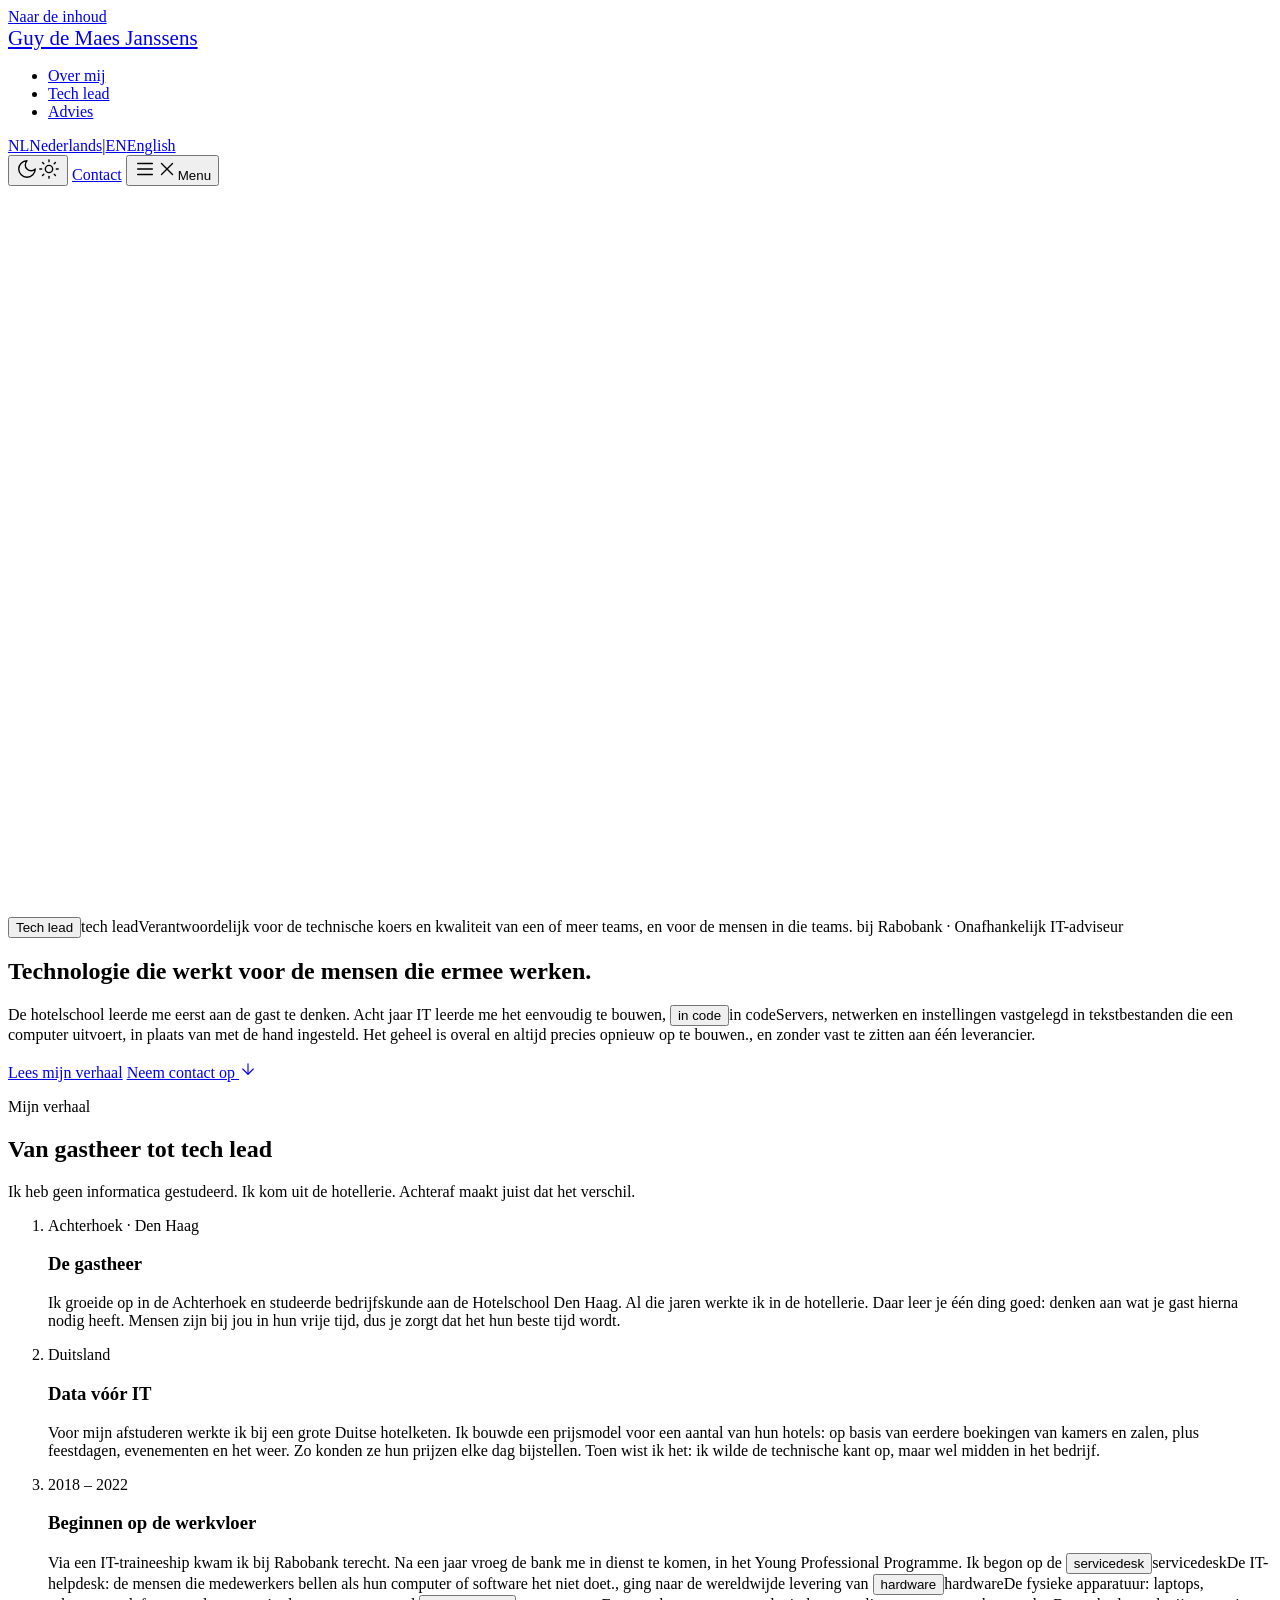
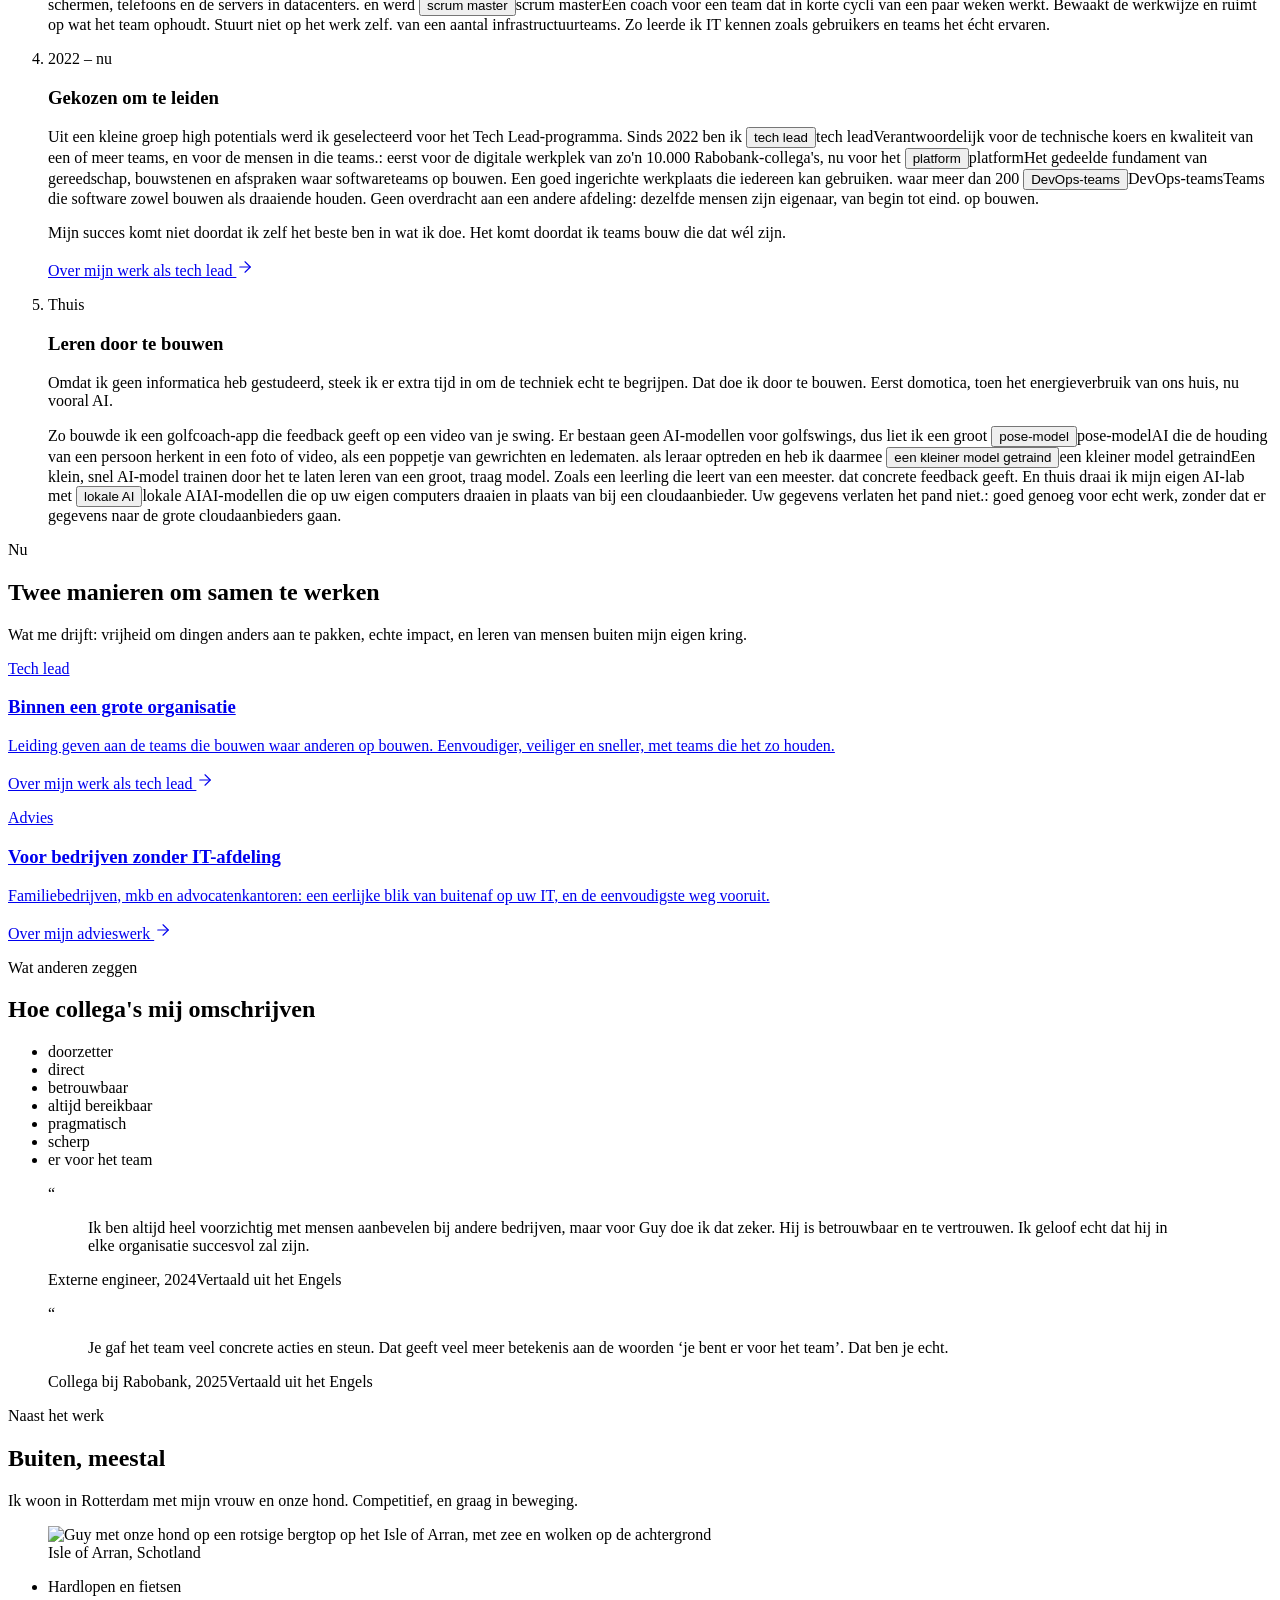
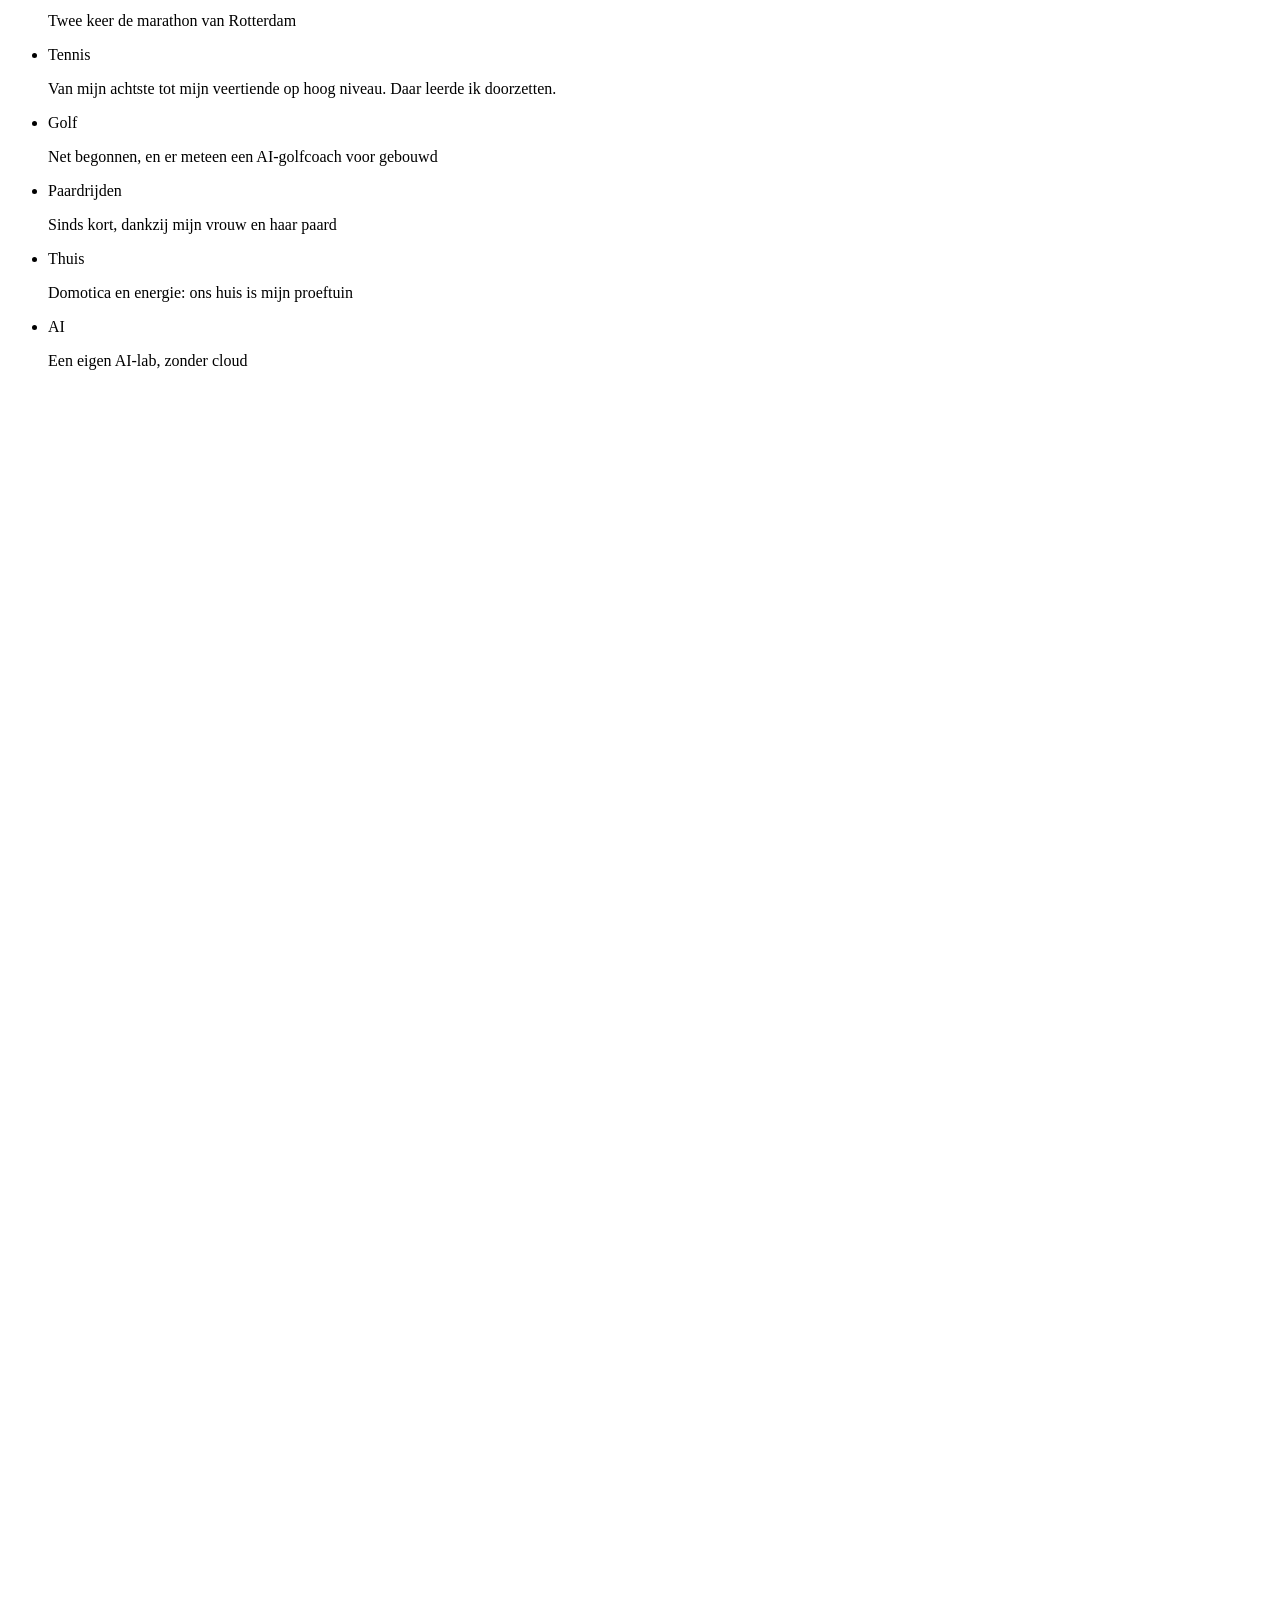
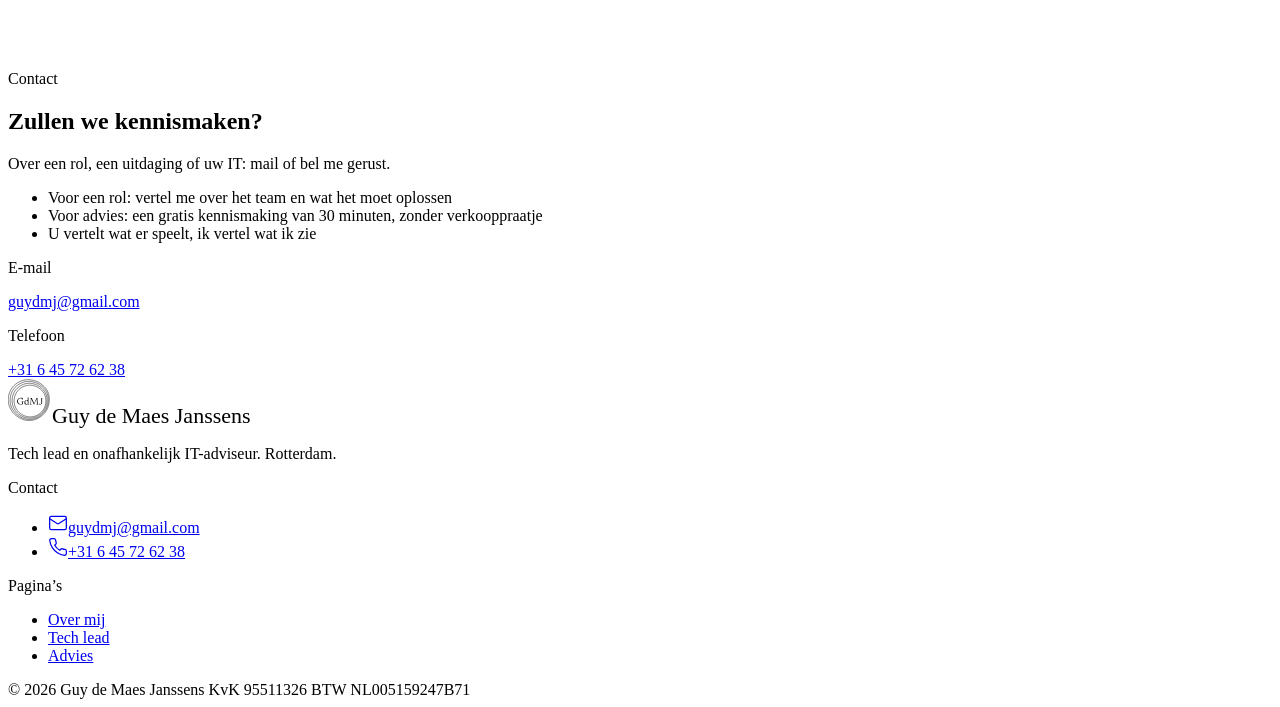
==== commit d3d11a01: "Add Isle of Arran photo and link-preview image - Photo with caption in the "Beyond work" section of " ====
--- a/docs/index.html
+++ b/docs/index.html
@@ -15,6 +15,11 @@
 <meta property="og:title" content="Guy de Maes Janssens · Tech lead en onafhankelijk IT-adviseur">
 <meta property="og:description" content="Van de hotelschool via de servicedesk naar tech lead bij Rabobank, voor het platform waar 200+ DevOps-teams op bouwen. Nu ook onafhankelijk IT-adviseur voor bedrijven zonder IT-afdeling.">
 <meta property="og:locale" content="nl_NL">
+<meta property="og:image" content="https://www.guydemaesjanssens.nl/img/og-image.jpg">
+<meta property="og:image:width" content="1200">
+<meta property="og:image:height" content="630">
+<meta property="og:image:alt" content="Guy de Maes Janssens met zijn hond op het Isle of Arran">
+<meta name="twitter:card" content="summary_large_image">
 <link rel="icon" href="/favicon.svg" type="image/svg+xml">
 <link rel="icon" href="/favicon-32.png" sizes="32x32" type="image/png">
 <link rel="apple-touch-icon" href="/apple-touch-icon.png">
@@ -52,7 +57,7 @@
   <div class="g-container g-hero__inner">
     <p class="g-label g-hero__eyebrow"><span class="s-term"><button type="button" class="s-term__btn" aria-describedby="term-tech-lead-1">Tech lead</button><span class="s-term__tip" role="tooltip" id="term-tech-lead-1"><span class="s-term__name">tech lead</span>Verantwoordelijk voor de technische koers en kwaliteit van een of meer teams, en voor de mensen in die teams.</span></span> bij Rabobank · Onafhankelijk IT-adviseur</p>
     <h1 id="hero-title" class="g-hero__title">Technologie die werkt voor de mensen die ermee werken.</h1>
-    <p class="g-hero__sub">De hotelschool leerde me eerst aan de gast te denken. Acht jaar IT leerde me het eenvoudig te bouwen, <span class="s-term"><button type="button" class="s-term__btn" aria-describedby="term-infrastructure-as-code-2">in code</button><span class="s-term__tip" role="tooltip" id="term-infrastructure-as-code-2"><span class="s-term__name">in code</span>Servers, netwerken en instellingen vastgelegd in tekstbestanden die een computer uitvoert, in plaats van met de hand ingesteld. Het geheel is overal en altijd precies opnieuw op te bouwen.</span></span>, en zonder vast te zitten aan één leverancier.</p>
+    <p class="g-hero__sub">De hotelschool leerde me eerst aan de gast te denken. Acht jaar IT leerde me het eenvoudig te bouwen, <span class="s-nowrap"><span class="s-term"><button type="button" class="s-term__btn" aria-describedby="term-infrastructure-as-code-2">in code</button><span class="s-term__tip" role="tooltip" id="term-infrastructure-as-code-2"><span class="s-term__name">in code</span>Servers, netwerken en instellingen vastgelegd in tekstbestanden die een computer uitvoert, in plaats van met de hand ingesteld. Het geheel is overal en altijd precies opnieuw op te bouwen.</span></span>,</span> en zonder vast te zitten aan één leverancier.</p>
     <div class="g-hero__actions">
       <a href="#verhaal" class="g-btn g-btn--primary g-btn--lg">Lees mijn verhaal</a>
       <a href="#contact" class="g-link">Neem contact op <svg xmlns="http://www.w3.org/2000/svg" viewBox="0 0 24 24" width="18" height="18" fill="none" stroke="currentColor" stroke-width="1.5" stroke-linecap="round" stroke-linejoin="round" aria-hidden="true" focusable="false"><path d="M12 5v14" /> <path d="m19 12-7 7-7-7" /></svg></a>
@@ -89,14 +94,14 @@
         <p class="s-chapter__when">2018 – 2022</p>
         <div class="s-chapter__body">
           <h3 class="s-chapter__title">Beginnen op de werkvloer</h3>
-          <p>Via een IT-traineeship kwam ik bij Rabobank terecht. Na een jaar vroeg de bank me in dienst te komen, in het Young Professional Programme. Ik begon op de <span class="s-term"><button type="button" class="s-term__btn" aria-describedby="term-service-desk-3">servicedesk</button><span class="s-term__tip" role="tooltip" id="term-service-desk-3"><span class="s-term__name">servicedesk</span>De IT-helpdesk: de mensen die medewerkers bellen als hun computer of software het niet doet.</span></span>, ging naar de wereldwijde levering van <span class="s-term"><button type="button" class="s-term__btn" aria-describedby="term-hardware-4">hardware</button><span class="s-term__tip" role="tooltip" id="term-hardware-4"><span class="s-term__name">hardware</span>De fysieke apparatuur: laptops, schermen, telefoons en de servers in datacenters.</span></span> en werd <span class="s-term"><button type="button" class="s-term__btn" aria-describedby="term-scrum-master-5">scrum master</button><span class="s-term__tip" role="tooltip" id="term-scrum-master-5"><span class="s-term__name">scrum master</span>Een coach voor een team dat in korte cycli van een paar weken werkt. Bewaakt de werkwijze en ruimt op wat het team ophoudt. Stuurt niet op het werk zelf.</span></span> van een aantal infrastructuurteams. Zo leerde ik IT kennen zoals gebruikers en teams het écht ervaren.</p>
+          <p>Via een IT-traineeship kwam ik bij Rabobank terecht. Na een jaar vroeg de bank me in dienst te komen, in het Young Professional Programme. Ik begon op de <span class="s-nowrap"><span class="s-term"><button type="button" class="s-term__btn" aria-describedby="term-service-desk-3">servicedesk</button><span class="s-term__tip" role="tooltip" id="term-service-desk-3"><span class="s-term__name">servicedesk</span>De IT-helpdesk: de mensen die medewerkers bellen als hun computer of software het niet doet.</span></span>,</span> ging naar de wereldwijde levering van <span class="s-term"><button type="button" class="s-term__btn" aria-describedby="term-hardware-4">hardware</button><span class="s-term__tip" role="tooltip" id="term-hardware-4"><span class="s-term__name">hardware</span>De fysieke apparatuur: laptops, schermen, telefoons en de servers in datacenters.</span></span> en werd <span class="s-term"><button type="button" class="s-term__btn" aria-describedby="term-scrum-master-5">scrum master</button><span class="s-term__tip" role="tooltip" id="term-scrum-master-5"><span class="s-term__name">scrum master</span>Een coach voor een team dat in korte cycli van een paar weken werkt. Bewaakt de werkwijze en ruimt op wat het team ophoudt. Stuurt niet op het werk zelf.</span></span> van een aantal infrastructuurteams. Zo leerde ik IT kennen zoals gebruikers en teams het écht ervaren.</p>
         </div>
       </li>
       <li class="s-chapter">
         <p class="s-chapter__when">2022 – nu</p>
         <div class="s-chapter__body">
           <h3 class="s-chapter__title">Gekozen om te leiden</h3>
-          <p>Uit een kleine groep high potentials werd ik geselecteerd voor het Tech Lead-programma. Sinds 2022 ben ik <span class="s-term"><button type="button" class="s-term__btn" aria-describedby="term-tech-lead-6">tech lead</button><span class="s-term__tip" role="tooltip" id="term-tech-lead-6"><span class="s-term__name">tech lead</span>Verantwoordelijk voor de technische koers en kwaliteit van een of meer teams, en voor de mensen in die teams.</span></span>: eerst voor de digitale werkplek van zo'n 10.000 Rabobank-collega's, nu voor het <span class="s-term"><button type="button" class="s-term__btn" aria-describedby="term-platform-7">platform</button><span class="s-term__tip" role="tooltip" id="term-platform-7"><span class="s-term__name">platform</span>Het gedeelde fundament van gereedschap, bouwstenen en afspraken waar softwareteams op bouwen. Een goed ingerichte werkplaats die iedereen kan gebruiken.</span></span> waar meer dan 200 <span class="s-term"><button type="button" class="s-term__btn" aria-describedby="term-devops-team-8">DevOps-teams</button><span class="s-term__tip" role="tooltip" id="term-devops-team-8"><span class="s-term__name">DevOps-teams</span>Teams die software zowel bouwen als draaiende houden. Geen overdracht aan een andere afdeling: dezelfde mensen zijn eigenaar, van begin tot eind.</span></span> op bouwen.</p>
+          <p>Uit een kleine groep high potentials werd ik geselecteerd voor het Tech Lead-programma. Sinds 2022 ben ik <span class="s-nowrap"><span class="s-term"><button type="button" class="s-term__btn" aria-describedby="term-tech-lead-6">tech lead</button><span class="s-term__tip" role="tooltip" id="term-tech-lead-6"><span class="s-term__name">tech lead</span>Verantwoordelijk voor de technische koers en kwaliteit van een of meer teams, en voor de mensen in die teams.</span></span>:</span> eerst voor de digitale werkplek van zo'n 10.000 Rabobank-collega's, nu voor het <span class="s-term"><button type="button" class="s-term__btn" aria-describedby="term-platform-7">platform</button><span class="s-term__tip" role="tooltip" id="term-platform-7"><span class="s-term__name">platform</span>Het gedeelde fundament van gereedschap, bouwstenen en afspraken waar softwareteams op bouwen. Een goed ingerichte werkplaats die iedereen kan gebruiken.</span></span> waar meer dan 200 <span class="s-term"><button type="button" class="s-term__btn" aria-describedby="term-devops-team-8">DevOps-teams</button><span class="s-term__tip" role="tooltip" id="term-devops-team-8"><span class="s-term__name">DevOps-teams</span>Teams die software zowel bouwen als draaiende houden. Geen overdracht aan een andere afdeling: dezelfde mensen zijn eigenaar, van begin tot eind.</span></span> op bouwen.</p>
           <p class="s-chapter__point">Mijn succes komt niet doordat ik zelf het beste ben in wat ik doe. Het komt doordat ik teams bouw die dat wél zijn.</p>
           <p><a class="g-link" href="/tech-lead/">Over mijn werk als tech lead <svg xmlns="http://www.w3.org/2000/svg" viewBox="0 0 24 24" width="18" height="18" fill="none" stroke="currentColor" stroke-width="1.5" stroke-linecap="round" stroke-linejoin="round" aria-hidden="true" focusable="false"><path d="M5 12h14" /> <path d="m12 5 7 7-7 7" /></svg></a></p>
         </div>
@@ -106,7 +111,7 @@
         <div class="s-chapter__body">
           <h3 class="s-chapter__title">Leren door te bouwen</h3>
           <p>Omdat ik geen informatica heb gestudeerd, steek ik er extra tijd in om de techniek echt te begrijpen. Dat doe ik door te bouwen. Eerst domotica, toen het energieverbruik van ons huis, nu vooral AI.</p>
-          <p>Zo bouwde ik een golfcoach-app die feedback geeft op een video van je swing. Er bestaan geen AI-modellen voor golfswings, dus liet ik een groot <span class="s-term"><button type="button" class="s-term__btn" aria-describedby="term-pose-model-9">pose-model</button><span class="s-term__tip" role="tooltip" id="term-pose-model-9"><span class="s-term__name">pose-model</span>AI die de houding van een persoon herkent in een foto of video, als een poppetje van gewrichten en ledematen.</span></span> als leraar optreden en heb ik daarmee <span class="s-term"><button type="button" class="s-term__btn" aria-describedby="term-knowledge-distillation-10">een kleiner model getraind</button><span class="s-term__tip" role="tooltip" id="term-knowledge-distillation-10"><span class="s-term__name">een kleiner model getraind</span>Een klein, snel AI-model trainen door het te laten leren van een groot, traag model. Zoals een leerling die leert van een meester.</span></span> dat concrete feedback geeft. En thuis draai ik mijn eigen AI-lab met <span class="s-term"><button type="button" class="s-term__btn" aria-describedby="term-local-ai-11">lokale AI</button><span class="s-term__tip" role="tooltip" id="term-local-ai-11"><span class="s-term__name">lokale AI</span>AI-modellen die op uw eigen computers draaien in plaats van bij een cloudaanbieder. Uw gegevens verlaten het pand niet.</span></span>: goed genoeg voor echt werk, zonder dat er gegevens naar de grote cloudaanbieders gaan.</p>
+          <p>Zo bouwde ik een golfcoach-app die feedback geeft op een video van je swing. Er bestaan geen AI-modellen voor golfswings, dus liet ik een groot <span class="s-term"><button type="button" class="s-term__btn" aria-describedby="term-pose-model-9">pose-model</button><span class="s-term__tip" role="tooltip" id="term-pose-model-9"><span class="s-term__name">pose-model</span>AI die de houding van een persoon herkent in een foto of video, als een poppetje van gewrichten en ledematen.</span></span> als leraar optreden en heb ik daarmee <span class="s-term"><button type="button" class="s-term__btn" aria-describedby="term-knowledge-distillation-10">een kleiner model getraind</button><span class="s-term__tip" role="tooltip" id="term-knowledge-distillation-10"><span class="s-term__name">een kleiner model getraind</span>Een klein, snel AI-model trainen door het te laten leren van een groot, traag model. Zoals een leerling die leert van een meester.</span></span> dat concrete feedback geeft. En thuis draai ik mijn eigen AI-lab met <span class="s-nowrap"><span class="s-term"><button type="button" class="s-term__btn" aria-describedby="term-local-ai-11">lokale AI</button><span class="s-term__tip" role="tooltip" id="term-local-ai-11"><span class="s-term__name">lokale AI</span>AI-modellen die op uw eigen computers draaien in plaats van bij een cloudaanbieder. Uw gegevens verlaten het pand niet.</span></span>:</span> goed genoeg voor echt werk, zonder dat er gegevens naar de grote cloudaanbieders gaan.</p>
         </div>
       </li>
     </ol>
@@ -174,6 +179,15 @@
         <p class="g-section-heading__intro">Ik woon in Rotterdam met mijn vrouw en onze hond. Competitief, en graag in beweging.</p>
       </div>
     </div>
+    <figure class="s-photo">
+      <picture>
+        <source media="(max-width: 599px)" type="image/webp" srcset="/img/buiten-800x600.webp">
+        <source media="(max-width: 599px)" srcset="/img/buiten-800x600.jpg">
+        <source type="image/webp" srcset="/img/buiten-960.webp 960w, /img/buiten-1600.webp 1600w" sizes="(min-width: 1200px) 1150px, 100vw">
+        <img src="/img/buiten-960.jpg" srcset="/img/buiten-960.jpg 960w, /img/buiten-1600.jpg 1600w" sizes="(min-width: 1200px) 1150px, 100vw" width="1600" height="900" alt="Guy met onze hond op een rotsige bergtop op het Isle of Arran, met zee en wolken op de achtergrond" loading="lazy" decoding="async">
+      </picture>
+      <figcaption>Isle of Arran, Schotland</figcaption>
+    </figure>
     <ul class="s-interests">
       <li class="s-interest"><p class="g-label s-interest__label">Hardlopen en fietsen</p><p class="s-interest__title">Twee keer de marathon van Rotterdam</p></li>
       <li class="s-interest"><p class="g-label s-interest__label">Tennis</p><p class="s-interest__title">Van mijn achtste tot mijn veertiende op hoog niveau. Daar leerde ik doorzetten.</p></li>
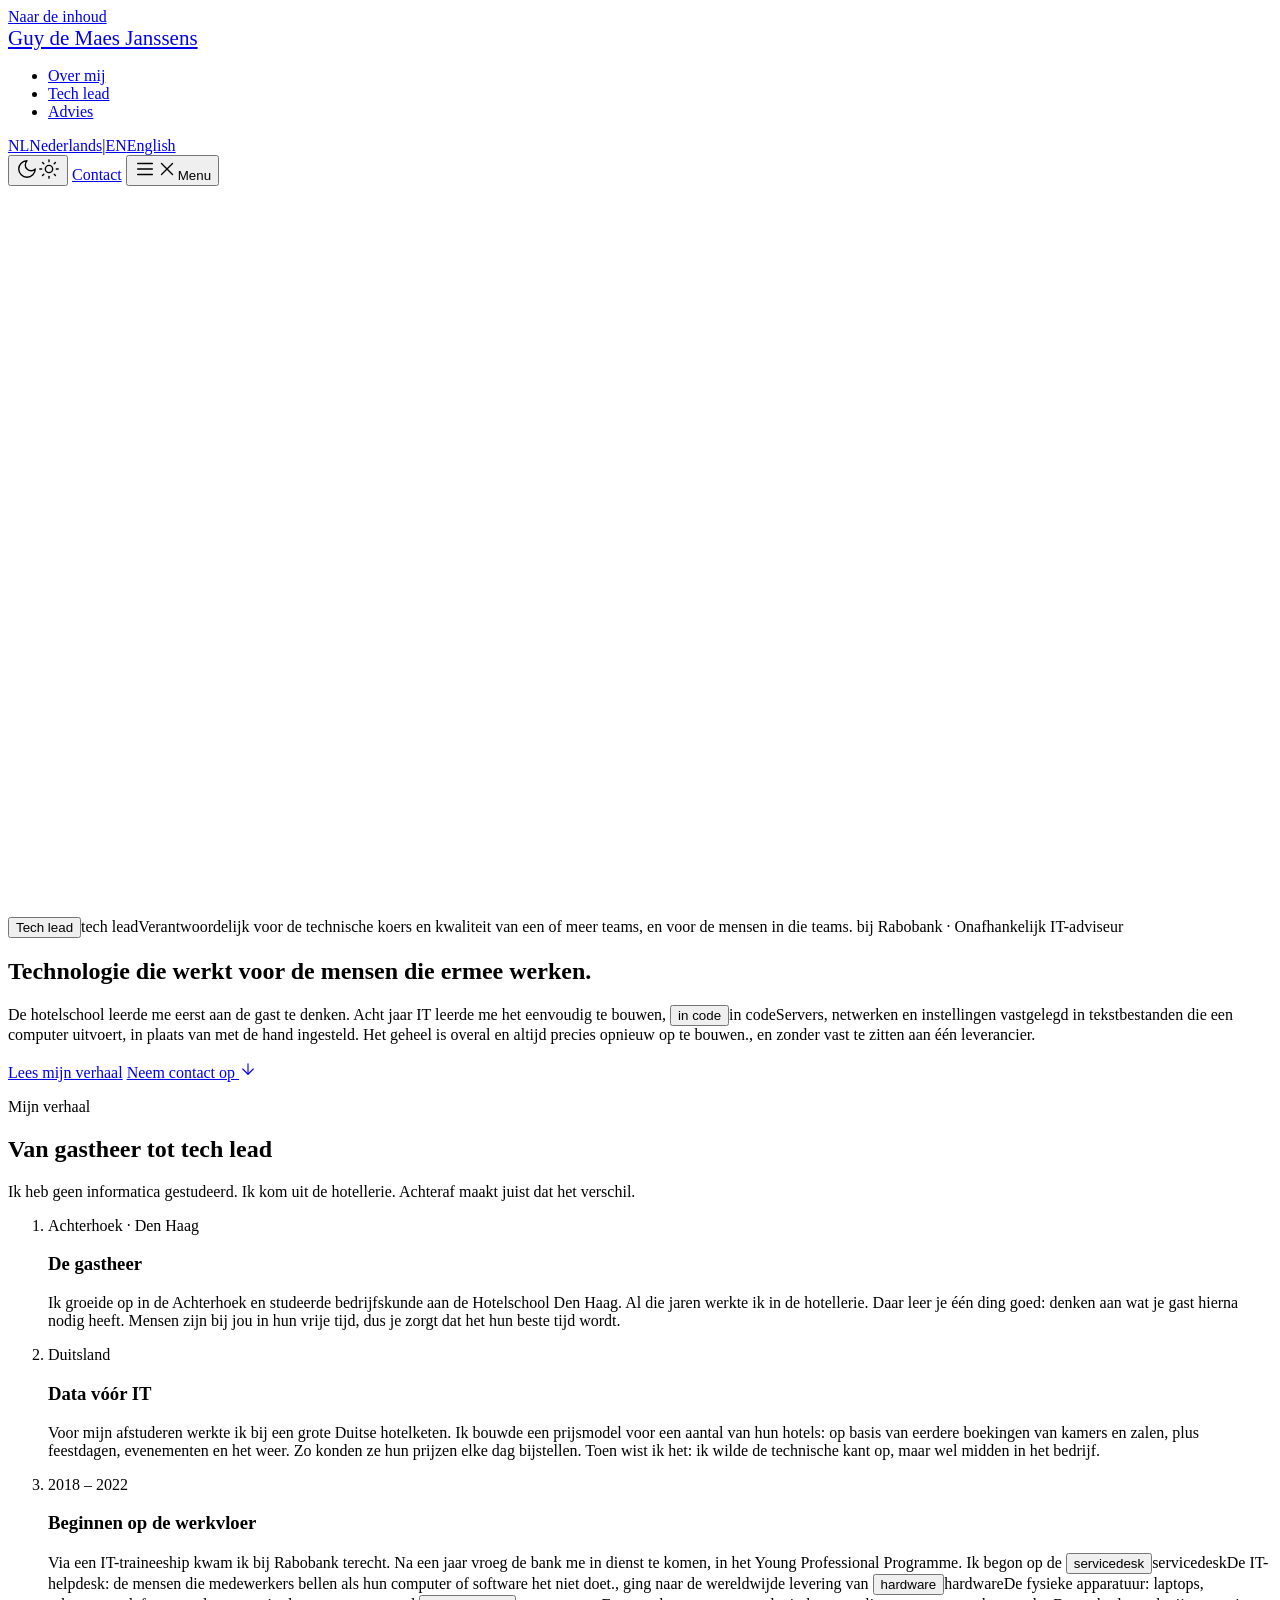
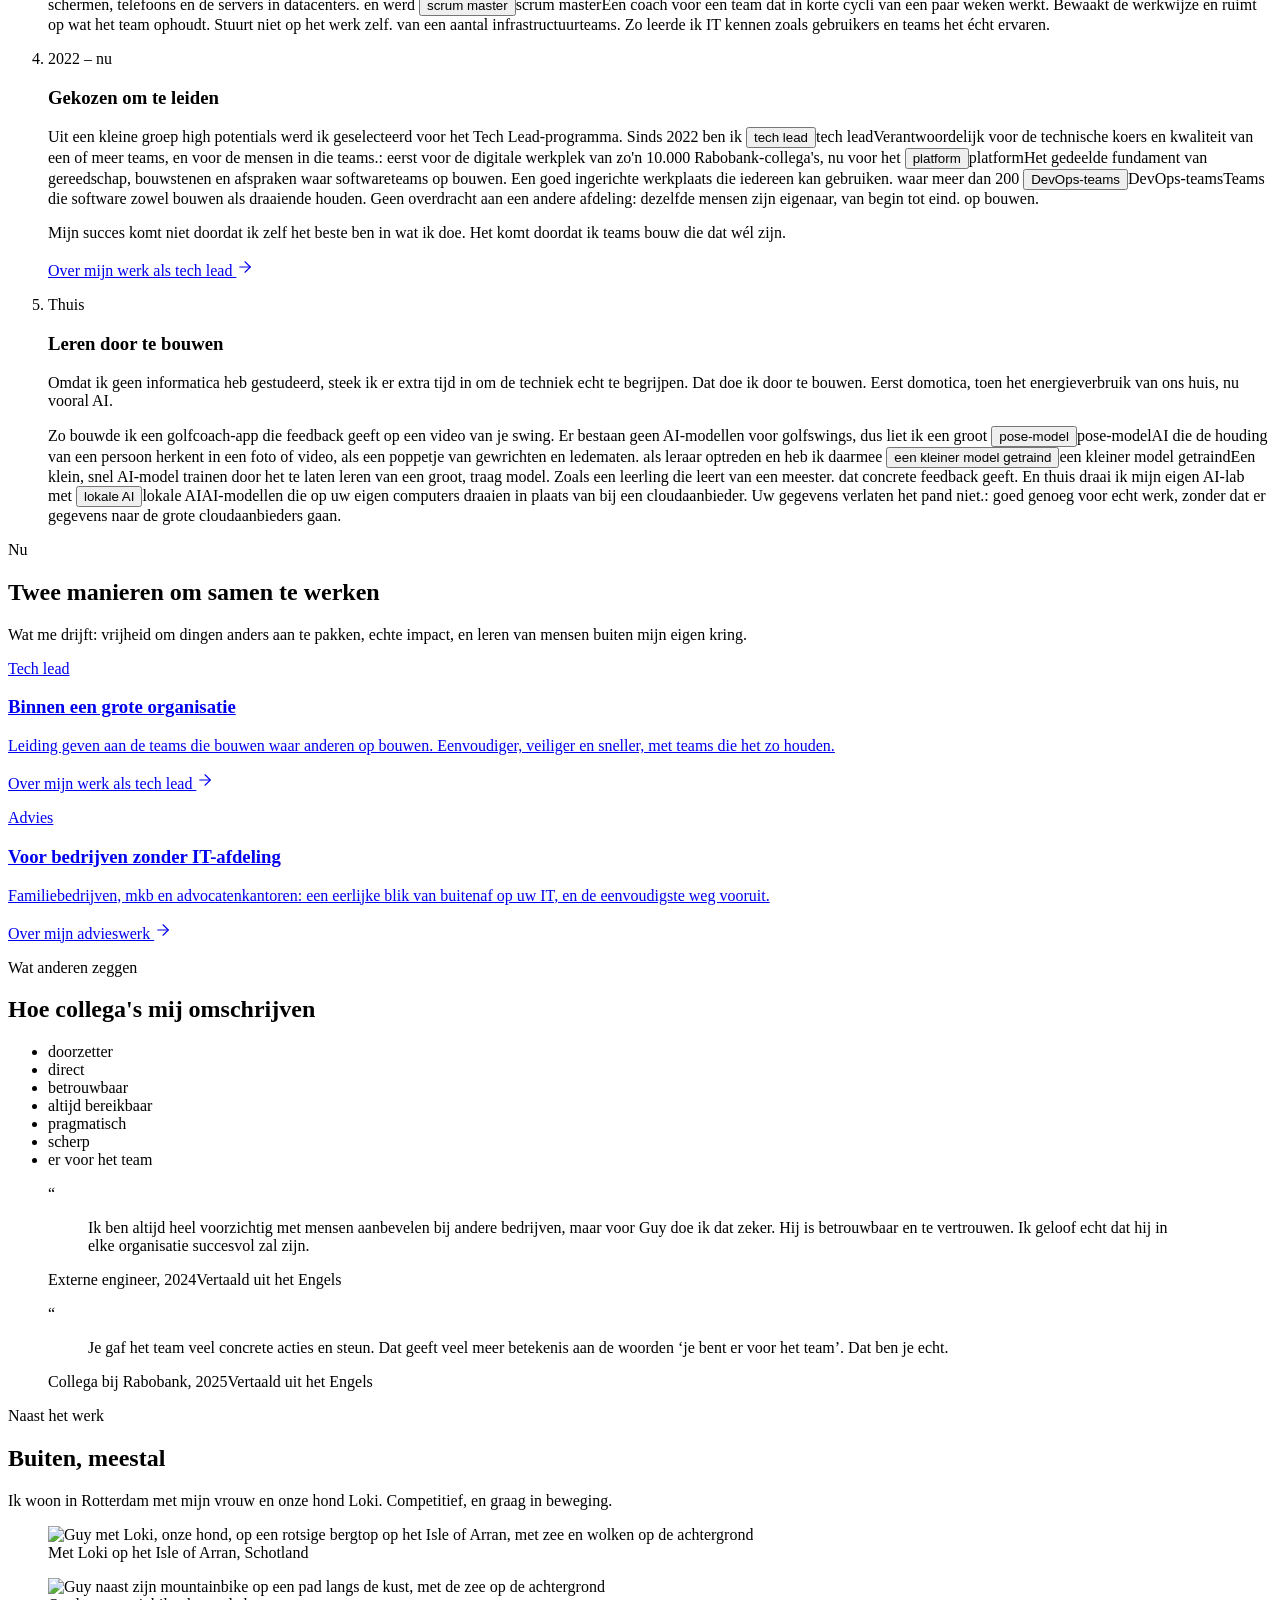
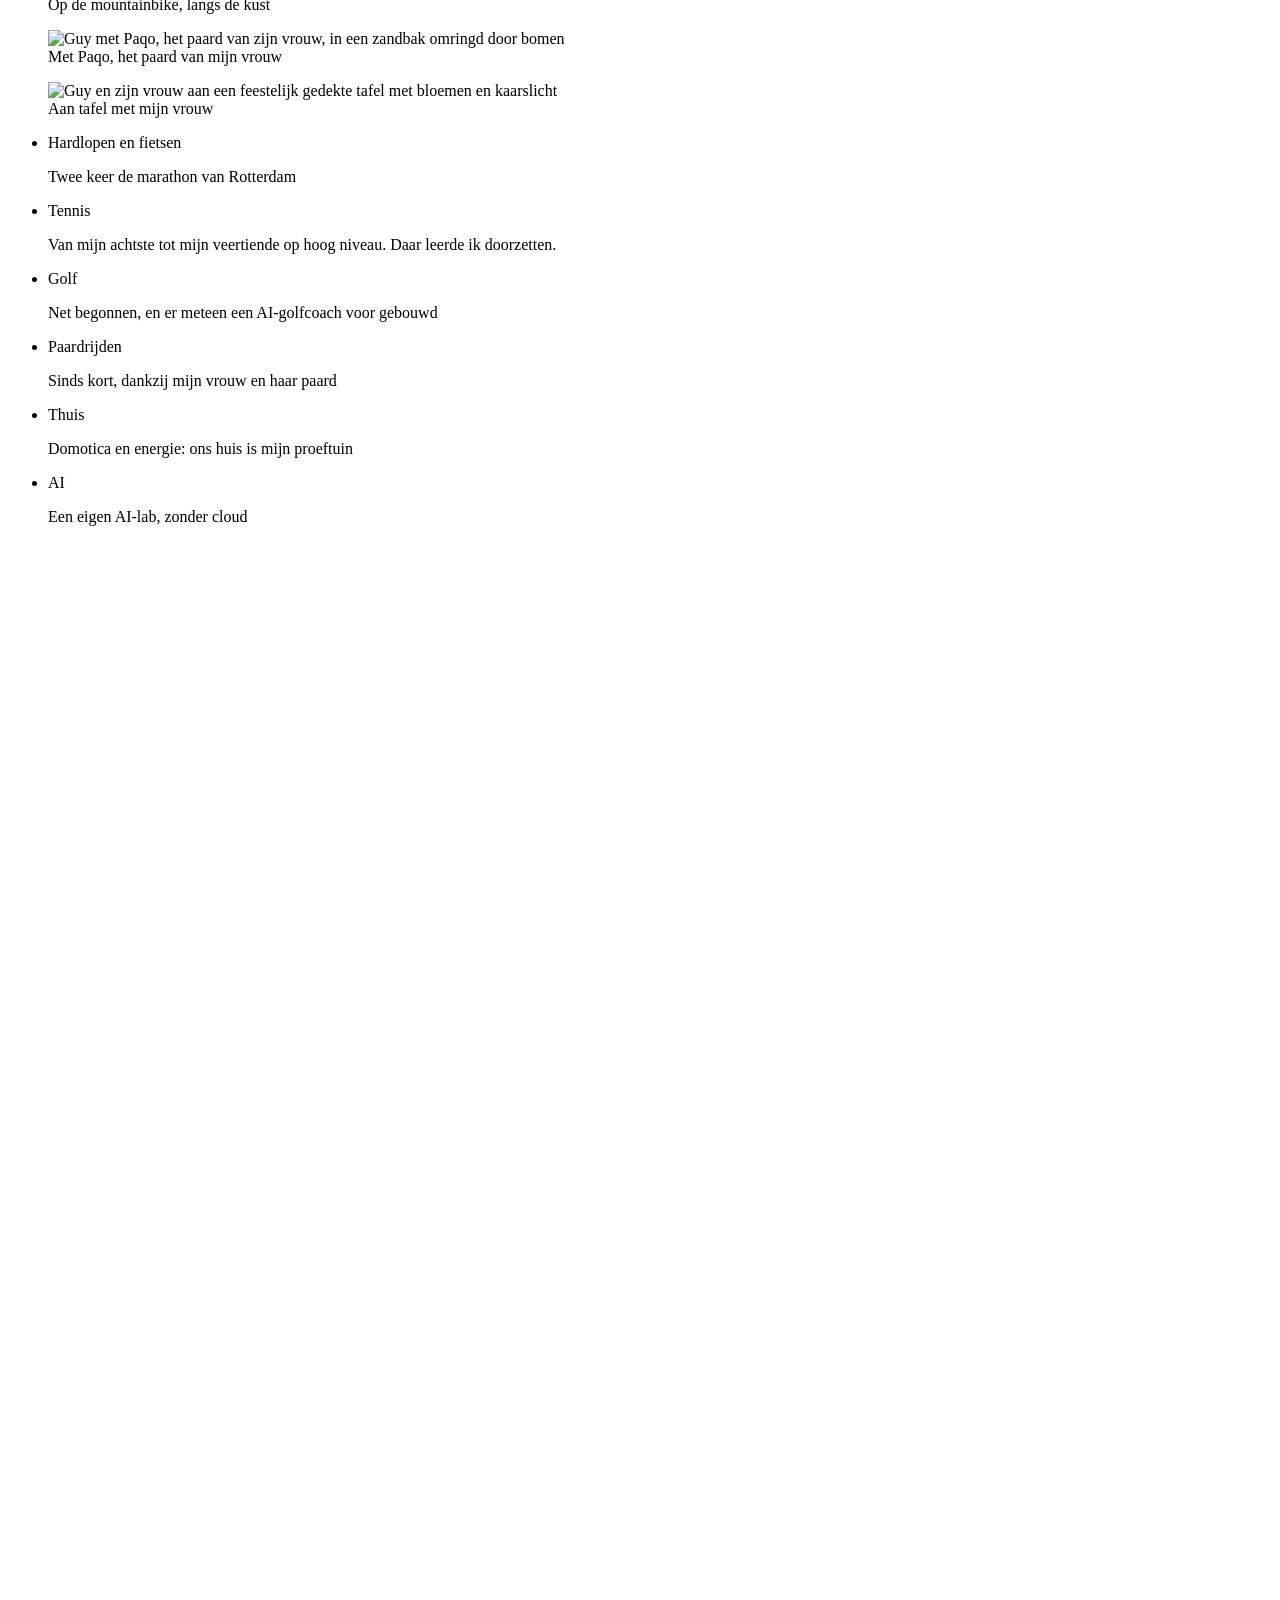
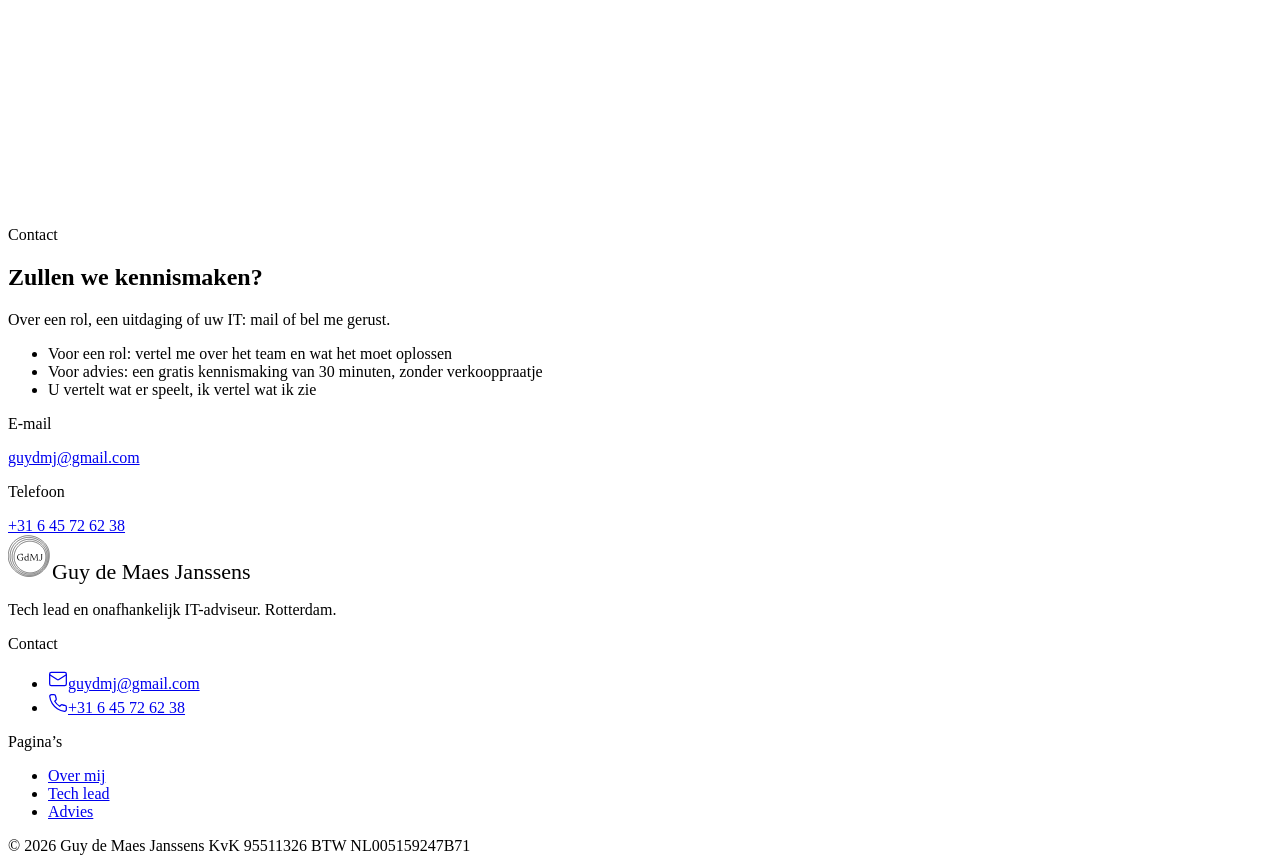
==== commit c897f544: "Replace the single photo with a four-photo gallery - Arran with Loki, mountain biking, Paqo the hors" ====
--- a/docs/index.html
+++ b/docs/index.html
@@ -176,18 +176,47 @@
       <div class="g-section-heading__text">
         <p class="g-label g-section-heading__eyebrow">Naast het werk</p>
         <h2 id="h-beyond" class="g-section-heading__title">Buiten, meestal</h2>
-        <p class="g-section-heading__intro">Ik woon in Rotterdam met mijn vrouw en onze hond. Competitief, en graag in beweging.</p>
-      </div>
-    </div>
-    <figure class="s-photo">
-      <picture>
-        <source media="(max-width: 599px)" type="image/webp" srcset="/img/buiten-800x600.webp">
-        <source media="(max-width: 599px)" srcset="/img/buiten-800x600.jpg">
-        <source type="image/webp" srcset="/img/buiten-960.webp 960w, /img/buiten-1600.webp 1600w" sizes="(min-width: 1200px) 1150px, 100vw">
-        <img src="/img/buiten-960.jpg" srcset="/img/buiten-960.jpg 960w, /img/buiten-1600.jpg 1600w" sizes="(min-width: 1200px) 1150px, 100vw" width="1600" height="900" alt="Guy met onze hond op een rotsige bergtop op het Isle of Arran, met zee en wolken op de achtergrond" loading="lazy" decoding="async">
-      </picture>
-      <figcaption>Isle of Arran, Schotland</figcaption>
-    </figure>
+        <p class="g-section-heading__intro">Ik woon in Rotterdam met mijn vrouw en onze hond Loki. Competitief, en graag in beweging.</p>
+      </div>
+    </div>
+    <div class="s-beyond">
+    <div class="s-gallery" data-gallery role="region" aria-roledescription="carousel" aria-label="Foto's">
+      <div class="s-gallery__track" tabindex="0">
+        <figure class="s-gallery__slide" role="group" aria-roledescription="slide" aria-label="1 van 4">
+          <picture>
+            <source type="image/webp" srcset="/img/arran-480.webp 480w, /img/arran-800.webp 800w" sizes="(min-width: 900px) 480px, (min-width: 600px) 520px, 100vw">
+            <img src="/img/arran-800.jpg" srcset="/img/arran-480.jpg 480w, /img/arran-800.jpg 800w" sizes="(min-width: 900px) 480px, (min-width: 600px) 520px, 100vw" width="800" height="1000" alt="Guy met Loki, onze hond, op een rotsige bergtop op het Isle of Arran, met zee en wolken op de achtergrond" loading="eager" decoding="async" style="object-position: 50% 50%">
+          </picture>
+          <figcaption>Met Loki op het Isle of Arran, Schotland</figcaption>
+        </figure>
+        <figure class="s-gallery__slide" role="group" aria-roledescription="slide" aria-label="2 van 4">
+          <picture>
+            <source type="image/webp" srcset="/img/mountainbike-480.webp 480w, /img/mountainbike-800.webp 800w" sizes="(min-width: 900px) 480px, (min-width: 600px) 520px, 100vw">
+            <img src="/img/mountainbike-800.jpg" srcset="/img/mountainbike-480.jpg 480w, /img/mountainbike-800.jpg 800w" sizes="(min-width: 900px) 480px, (min-width: 600px) 520px, 100vw" width="800" height="1000" alt="Guy naast zijn mountainbike op een pad langs de kust, met de zee op de achtergrond" loading="lazy" decoding="async" style="object-position: 50% 70%">
+          </picture>
+          <figcaption>Op de mountainbike, langs de kust</figcaption>
+        </figure>
+        <figure class="s-gallery__slide" role="group" aria-roledescription="slide" aria-label="3 van 4">
+          <picture>
+            <source type="image/webp" srcset="/img/paqo-480.webp 480w, /img/paqo-800.webp 800w" sizes="(min-width: 900px) 480px, (min-width: 600px) 520px, 100vw">
+            <img src="/img/paqo-800.jpg" srcset="/img/paqo-480.jpg 480w, /img/paqo-800.jpg 800w" sizes="(min-width: 900px) 480px, (min-width: 600px) 520px, 100vw" width="800" height="1000" alt="Guy met Paqo, het paard van zijn vrouw, in een zandbak omringd door bomen" loading="lazy" decoding="async" style="object-position: 50% 55%">
+          </picture>
+          <figcaption>Met Paqo, het paard van mijn vrouw</figcaption>
+        </figure>
+        <figure class="s-gallery__slide" role="group" aria-roledescription="slide" aria-label="4 van 4">
+          <picture>
+            <source type="image/webp" srcset="/img/diner-480.webp 480w, /img/diner-800.webp 800w" sizes="(min-width: 900px) 480px, (min-width: 600px) 520px, 100vw">
+            <img src="/img/diner-800.jpg" srcset="/img/diner-480.jpg 480w, /img/diner-800.jpg 800w" sizes="(min-width: 900px) 480px, (min-width: 600px) 520px, 100vw" width="800" height="1000" alt="Guy en zijn vrouw aan een feestelijk gedekte tafel met bloemen en kaarslicht" loading="lazy" decoding="async" style="object-position: 50% 30%">
+          </picture>
+          <figcaption>Aan tafel met mijn vrouw</figcaption>
+        </figure>
+      </div>
+      <div class="s-gallery__nav" hidden>
+        <button type="button" class="s-gallery__btn s-gallery__btn--prev" data-gallery-prev aria-label="Vorige foto"><svg xmlns="http://www.w3.org/2000/svg" viewBox="0 0 24 24" width="20" height="20" fill="none" stroke="currentColor" stroke-width="1.5" stroke-linecap="round" stroke-linejoin="round" aria-hidden="true" focusable="false"><path d="m9 18 6-6-6-6" /></svg></button>
+        <span class="s-gallery__count" aria-hidden="true"><span data-gallery-index>1</span>&nbsp;/&nbsp;4</span>
+        <button type="button" class="s-gallery__btn" data-gallery-next aria-label="Volgende foto"><svg xmlns="http://www.w3.org/2000/svg" viewBox="0 0 24 24" width="20" height="20" fill="none" stroke="currentColor" stroke-width="1.5" stroke-linecap="round" stroke-linejoin="round" aria-hidden="true" focusable="false"><path d="m9 18 6-6-6-6" /></svg></button>
+      </div>
+    </div>
     <ul class="s-interests">
       <li class="s-interest"><p class="g-label s-interest__label">Hardlopen en fietsen</p><p class="s-interest__title">Twee keer de marathon van Rotterdam</p></li>
       <li class="s-interest"><p class="g-label s-interest__label">Tennis</p><p class="s-interest__title">Van mijn achtste tot mijn veertiende op hoog niveau. Daar leerde ik doorzetten.</p></li>
@@ -196,6 +225,7 @@
       <li class="s-interest"><p class="g-label s-interest__label">Thuis</p><p class="s-interest__title">Domotica en energie: ons huis is mijn proeftuin</p></li>
       <li class="s-interest"><p class="g-label s-interest__label">AI</p><p class="s-interest__title">Een eigen AI-lab, zonder cloud</p></li>
     </ul>
+    </div>
   </div>
 </section>
 
